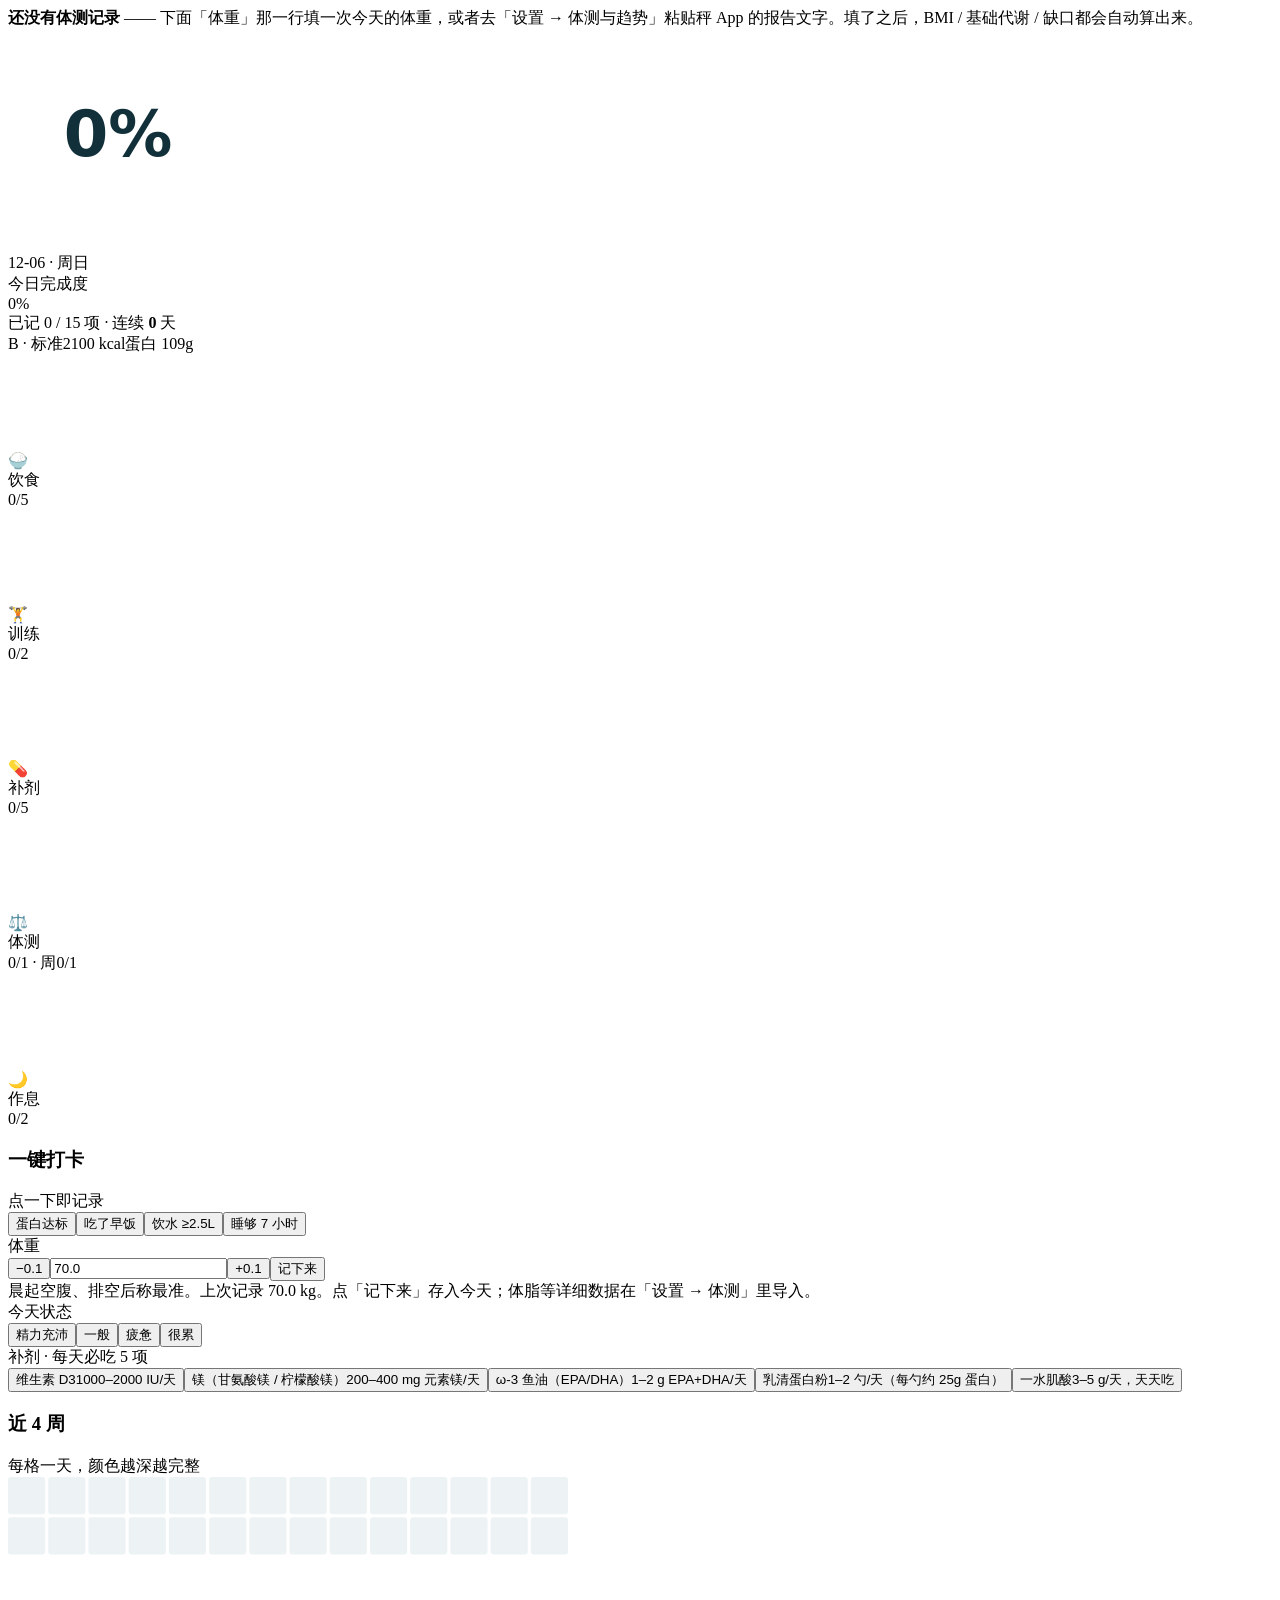
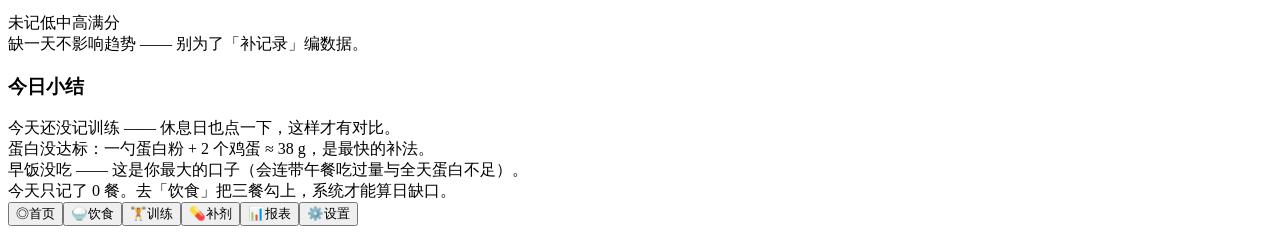
==== index.html @ d17f8750 "发布（脱敏版）: index.html" ====
﻿<!DOCTYPE html>
<html lang="zh-CN">
<head>
<meta charset="utf-8">
<meta name="viewport" content="width=device-width, initial-scale=1, viewport-fit=cover, user-scalable=no">
<meta name="theme-color" content="#0B7A6C">
<meta name="mobile-web-app-capable" content="yes">
<meta name="apple-mobile-web-app-capable" content="yes">
<meta name="apple-mobile-web-app-status-bar-style" content="default">
<meta name="apple-mobile-web-app-title" content="体成分">
<title>体成分记录</title>
<link rel="manifest" href="manifest.webmanifest">
<link rel="icon" href="icons/favicon-32.png" sizes="32x32">
<link rel="apple-touch-icon" href="icons/apple-touch-icon.png">
<link rel="stylesheet" href="styles.css">
<link rel="stylesheet" href="styles-v2.css">
</head>
<body>
<div id="app"></div>
<div class="toast" id="toast"></div>
<nav id="nav"></nav>
<script>window.DATA = {"profile":{"name":"我","sex":"","age":null,"height_cm":170,"dislikes":[],"allow_fish_oil":true,"source":"公开版：请在本机「设置 → 个人信息」里填你自己的身高/年龄","weight_kg":null,"bodyfat_pct":null},"readings":[],"derived":{"pal_maint":1.2,"pal_strict":1.2,"water_target_ml":3000,"deficit_per_kg_fat":7700},"plans":[{"id":"A","title":" 保守","kcal":2300,"walk_min":30,"deficit":330,"weeks":21,"protein_g":103,"fat_g":64,"carb_g":328,"tag":"最稳，肌肉几乎不掉","desc":"缺口约 17%。几乎无饥饿感，训练表现不受影响。适合前 4 周先建立记录习惯，或考试周/实验忙的时期。","pct_of_tdee":89,"below_bmr_guard":false,"deficit_too_deep":false},{"id":"B","title":" 标准","kcal":2100,"walk_min":40,"deficit":545,"weeks":13,"protein_g":103,"fat_g":58,"carb_g":290,"tag":"推荐","desc":"缺口约 25%，在减脂速度与训练恢复之间平衡最好。预算充足时可以全程用高效蛋白（鸡胸/鱼虾/牛肉）。","pct_of_tdee":81,"below_bmr_guard":false,"deficit_too_deep":false},{"id":"C","title":" 加速","kcal":1900,"walk_min":50,"deficit":759,"weeks":9,"protein_g":103,"fat_g":53,"carb_g":253,"tag":"较快，需盯表现","desc":"缺口约 32%。这是「越快越好」的可执行上限：再低就会开始掉力量。每 2 周必须核对主项重量。","pct_of_tdee":73,"below_bmr_guard":false,"deficit_too_deep":false},{"id":"D","title":" 极限","kcal":1700,"walk_min":60,"deficit":973,"weeks":7,"protein_g":103,"fat_g":47,"carb_g":215,"tag":"短期可用，有代价","desc":"缺口约 39%。已接近不建议长期维持的区间，会出现力量下降、羽毛球后半场跑不动、睡眠变差。","pct_of_tdee":66,"below_bmr_guard":true,"deficit_too_deep":true}],"target":{"bodyfat_pct":16,"note":"目标体脂率是通用目标；具体目标体重等你在 App 里录入体重后自动计算"},"milestones":[],"training":[{"day":"周一","what":"力量（推：卧推/肩推/双杠）","min":50,"kcal":240,"why":"大肌群复合动作为主 —— 减脂期保住肌肉的关键是「强度不掉」，不是「量加大」"},{"day":"周二","what":"羽毛球 1.5 小时","min":75,"kcal":380,"why":"羽毛球是间歇性高强度，减脂效率高，但第二天腿沉，别接腿部力量"},{"day":"周三","what":"力量（拉：硬拉/划船/引体）","min":50,"kcal":240,"why":"后链是久坐族最弱的一环，也直接关系到体态（圆肩、骨盆前倾）"},{"day":"周四","what":"羽毛球 1.5 小时","min":75,"kcal":380,"why":"同理；注意补水和电解质，你秤上水分 52.9% 已经偏低"},{"day":"周五","what":"力量（腿：深蹲/腿举/提踵）","min":50,"kcal":240,"why":"腿是最大的肌群，练腿日之后 24–48 小时的代谢提升最明显"},{"day":"周六","what":"羽毛球 或 长走 40 分钟","min":50,"kcal":320,"why":"设在周末，是因为它的作用主要是「补足当周缺口」，累了一周可以降级成走"},{"day":"周日","what":"完全休息 / 拉伸 15 分钟","min":10,"kcal":25,"why":"休息日不是浪费：肌肉是在这天长回来的，缺它反而掉肌肉"}],"training_blocks":{"days":[{"d":"周一 · 推","min":50,"items":[{"name":"哑铃/器械卧推","sets":"4 组 × 8–10","cue":"肩胛后收下沉，落点在乳头连线，不要弹胸"},{"name":"坐姿肩推","sets":"3 组 × 8–10","cue":"腰不要过度反弓，核心收紧"},{"name":"绳索下压（三头）","sets":"3 组 × 12","cue":"肘固定在体侧，只有小臂动"},{"name":"侧平举","sets":"3 组 × 12–15","cue":"小重量，想象「倒水」而不是「举起来」"}]},{"d":"周三 · 拉","min":50,"items":[{"name":"高位下拉（引体做不了就做这个）","sets":"4 组 × 8–10","cue":"先沉肩再拉，想着「肘往下走」而不是「手往下拉」"},{"name":"坐姿划船","sets":"3 组 × 10","cue":"躯干别晃，肩胛骨主动夹紧"},{"name":"面拉（Face Pull）","sets":"3 组 × 15","cue":"专治圆肩，久坐族必做，重量要轻"},{"name":"哑铃弯举","sets":"3 组 × 12","cue":"肘不前后移动"}]},{"d":"周五 · 腿","min":50,"items":[{"name":"高脚杯深蹲（先学这个，别急着上杠铃）","sets":"4 组 × 10","cue":"脚尖略外八，膝跟脚尖同向，蹲到大腿平行"},{"name":"罗马尼亚硬拉（哑铃）","sets":"3 组 × 10","cue":"背挺直，靠屈髋不是弯腰；感到腘绳肌拉伸就对了"},{"name":"腿举","sets":"3 组 × 12","cue":"膝盖不要锁死，下放到 90° 就够"},{"name":"站姿提踵","sets":"3 组 × 15","cue":"顶住 1 秒再下"}]}],"rules":["**新手期（前 8 周）不要练到力竭**：每组留 2–3 次余力。目标是让神经系统学会动作，不是把肌肉练废。","**渐进超负荷**：每周只要有一项比上周多 1 次、或重 2.5kg，就算进步。记在本页「主项记录」里。","**减脂期还能长肌肉**：新手 + 体脂偏高 + 蛋白吃够，三条同时满足时是唯一能「同时增肌减脂」的窗口。","**羽毛球日不练腿**：周二/周四打球，腿日放周五，否则深蹲会毁掉你的启动和变向。","**有氧不要放在力量前**：先练力量再做有氧；顺序反了会明显掉力量。","**每次训练前 5 分钟动态热身**（高抬腿、髋绕环、空杆热身组），训练后 5 分钟拉伸。"]},"canteen":{"protein":{"title":"① 先把蛋白打够（这是最优先的一件事）","items":["目标 103–126g/天。食堂能做到的组合：鸡腿去皮 2 个 ≈ 32g / 一份瘦里脊 ≈ 30g / 鸡蛋 2 个 ≈ 13g / 豆腐一份 ≈ 10g / 牛肉一份 ≈ 25g","每餐先拿「能看出原形」的肉，再拿菜，最后拿饭 —— 顺序反了就会吃不饱还超热量","早餐补蛋白最容易被忽略：2 个蛋 + 一盒奶 = 20g，比一碗粥强得多"]},"carb":{"title":"② 主食按训练日 / 休息日分开","items":["力量日与羽毛球日：米饭 2 两（约 260 kcal）","休息日：米饭 1 两或换玉米/红薯","食堂的「盖浇饭」是把油全裹在饭上——点菜饭分离的窗口"]},"oil":{"title":"③ 油是唯一需要「主动避开」的东西","items":["避开：红烧、干锅、水煮、香锅、糖醋、炸、粉条/茄子/豆角（吸油菜）","优先：清蒸、白灼、卤、烤、凉拌（酱另放）","打菜时把菜在碗边沥一下，一顿能少 8–15g 油 ≈ 70–130 kcal"]},"night":{"title":"④ 晚上加餐是必须的，不是放纵","items":["训练日 21:00 一盒无糖酸奶 + 一把坚果（约 250 kcal）","热量吃不够会掉肌肉与基础代谢——你秤上基代已经判「偏低」","外卖宵夜的最优解：清汤麻辣烫（捞菜为主、不喝汤）或潮汕牛肉火锅（肉+菜+少量饭）"]}},"swap":[{"bad":"黄焖鸡米饭（大份）","bad_kcal":900,"good":"黄焖鸡（小份，饭减半 + 加一份青菜）","good_kcal":560,"why":"米饭占比太大。饭减半是最省事的一刀，直接省 300 大卡"},{"bad":"麻辣香锅 / 干锅","bad_kcal":1100,"good":"清汤麻辣烫（捞菜 + 双份肉，不喝汤）","good_kcal":620,"why":"香锅的油是自由流的，一顿能顶半天的量"},{"bad":"炒饭 / 炒面 / 拌粉","bad_kcal":850,"good":"米饭 + 单独一份菜（饭 2/3）","good_kcal":550,"why":"主食裹油 = 碳水+脂肪复合体，最容易被存起来"},{"bad":"汉堡套餐（薯条+可乐）","bad_kcal":1050,"good":"双层牛肉堡（去酱）+ 无糖可乐 + 玉米杯","good_kcal":620,"why":"热量大头在薯条与含糖饮料，不在汉堡本身"},{"bad":"盖浇饭","bad_kcal":800,"good":"米饭 + 红烧换白灼（饭只吃 2/3）","good_kcal":500,"why":"汤汁把油全裹在饭上：你吃的是饭，摄入的是油"},{"bad":"奶茶 / 含糖饮料","bad_kcal":440,"good":"无糖茶 / 气泡水 / 黑咖","good_kcal":0,"why":"液体热量不占饱腹感，是最好砍的一刀"}],"breakfast":{"why":"不吃早饭的连锁反应：① 上午注意力差；② 午餐报复性吃多；③ 全天蛋白几乎不可能凑到 103g；④ 空腹到中午容易「见到什么都想吃」。对减脂来说，这不是省了一顿，是把一天的节奏让了出去。","plans":[{"t":"A · 食堂版（5 分钟，坐下就能吃）","kcal":520,"p":34,"items":["2 个鸡蛋（或 1 个蛋 + 1 份卤牛腱）","1 碗小米粥 / 1 个菜包","1 杯无糖豆浆或牛奶 300ml","1 个拳头大的水果"],"note":"食堂早餐窗口基本都能凑齐这四样"},{"t":"B · 宿舍/便利店版（不用开火，2 分钟）","kcal":500,"p":40,"items":["即食燕麦 50g（热水或冷牛奶泡）","蛋白粉 1 勺（约 25g 蛋白）","水煮蛋 1 个（便利店有）","香蕉 1 根"],"note":"最省事的组合：一个摇摇杯 + 一个碗，全程不用开火"},{"t":"C · 实在来不及（路上解决）","kcal":420,"p":32,"items":["蛋白粉 1 勺摇好带走","1 个全麦面包 / 2 片吐司","1 盒纯牛奶 250ml"],"note":"底线原则：可以不吃「饭」，但不能不吃蛋白——蛋白粉摇一杯只要 30 秒"}]},"macros":{"kcal":2100,"protein_g":126,"protein_kcal":504,"protein_pct":24,"carb_g":245,"carb_kcal":980,"carb_pct":47,"fat_g":68,"fat_kcal":612,"fat_pct":29,"protein_sources":[{"food":"蛋白粉 1 勺","p":25,"kcal":120,"note":"最省事的一块，早餐或练后"},{"food":"鸡蛋 2 个","p":13,"kcal":144,"note":"食堂、便利店都有"},{"food":"鸡胸肉 150g","p":46,"kcal":200,"note":"预算够就天天吃，性价比最高"},{"food":"瘦猪里脊 150g","p":30,"kcal":232,"note":"不吃鱼，用里脊替代"},{"food":"瘦牛肉 120g","p":24,"kcal":150,"note":"补铁，每周 2–3 次"},{"food":"北豆腐 200g","p":24,"kcal":232,"note":"植物蛋白，不吃鱼时的主力替代"},{"food":"无糖酸奶 200g","p":5,"kcal":144,"note":"补钙与肠道"}]},"supplements":{"principle":"分四类：<b>基础必需</b>（维持健康，与减脂无关也该有）、<b>值得买</b>（对你这个目标有明确证据）、<b>可选</b>（有证据但非必需，看预算）、<b>不建议</b>（无证据或性价比差）。补剂只解决「饮食凑不够」和「训练表现」两件事，<b>它不解决热量赤字</b>。下面每一项都标了证据等级；<b>每天服用可以在「每日打卡」里勾选</b>，页脚会算你的坚持率。","evidence_legend":{"A+":"证据很强","A":"证据强","B":"证据中等","C":"证据较弱","D":"证据不支持"},"items":[{"cat":"基础必需","name":"维生素 D3","dose":"1000–2000 IU/天","when":"随含脂肪的一餐（早或午）","cost":"约 0.2 元/天","evidence":"B","must":true,"why":"长期室内工作/学习的人，10 月到次年 4 月基本没有有效日照。VD 参与肌肉功能、免疫与情绪调节；室内工作者缺乏率很高。","note":"最好先测一次血清 25(OH)D（几十元），不足再补；长期 4000 IU/天以上需医生指导。"},{"cat":"基础必需","name":"镁（甘氨酸镁 / 柠檬酸镁）","dose":"200–400 mg 元素镁/天","when":"睡前 1 小时","cost":"约 0.5 元/天","evidence":"B","must":true,"why":"规律训练的人——镁与肌肉放松、睡眠质量、抽筋直接相关。国内膳食镁摄入普遍偏低，训练出汗还会额外流失。","note":"买「甘氨酸镁」或「柠檬酸镁」；<b>不要买氧化镁</b>（吸收率低，还容易腹泻）。与钙分开吃，别买「钙镁一片」。"},{"cat":"基础必需","name":"ω-3 鱼油（EPA/DHA）","dose":"1–2 g EPA+DHA/天","when":"随餐","cost":"约 1–2 元/天","evidence":"B","must":true,"why":"<b>你不吃鱼，所以这一条对你尤其重要</b>——鱼肉是 ω-3 的主要食物来源，而你已经确认<b>鱼油可以正常吃</b>。ω-3 对炎症、血脂、关节（你每周 2 次羽毛球）都有意义。","note":"看标签上的 <b>EPA+DHA 总量</b>（每天 1–2g），不是「鱼油 1000mg」这个数字。随含脂肪的一餐吃吸收更好；开封后冷藏，有哈喇味就扔（氧化了反而有害）。"},{"cat":"基础必需","name":"锌（可选叠加）","dose":"10–15 mg/天","when":"随餐，别空腹","cost":"约 0.2 元/天","evidence":"C","must":false,"why":"规律力量训练、出汗较多的人——锌与运动恢复、免疫、以及睾酮合成相关。","note":"如果已经在吃「复合维生素矿物质」，通常已含 10–15mg，<b>不要重复补</b>（长期超 40mg 有害）。"},{"cat":"值得买","name":"乳清蛋白粉","dose":"1–2 勺/天（每勺约 25g 蛋白）","when":"早餐（你不吃早饭时最有用）或练后","cost":"3–5 元/勺","evidence":"A","must":true,"why":"你每天需要 103–126g 蛋白，靠食堂/外卖很难稳定凑够（一顿食堂炒菜常只有 15–20g）。它是「补足缺口」的工具，不是「喝了就长肌肉」。","note":"选分离乳清或浓缩乳清即可；不要为「增肌粉」付钱——增肌粉 = 蛋白粉 + 大量糖。"},{"cat":"值得买","name":"一水肌酸","dose":"3–5 g/天，天天吃","when":"任何时间，随餐更好","cost":"约 0.5–1 元/天","evidence":"A+","must":true,"why":"运动营养里证据最强的一种。减脂期它的意义不在减脂，而在<b>保住力量与肌肉</b>；你同时练力量和打羽毛球，肌酸对短时爆发（杀球、深蹲）有直接帮助。","note":"买最便宜的纯一水肌酸（别买肌酸胶囊/复合肌酸）。会轻度增加体重（肌肉内水分），<b>这不是长胖</b>。"},{"cat":"可选","name":"咖啡因","dose":"训练前 100–200 mg（1–2 杯黑咖）","when":"训练前 30–45 分钟","cost":"几乎为 0","evidence":"A","must":false,"why":"有证据提升训练表现与主观精力，热量摄入低时尤其有用。","note":"下午 4 点后别用，会顶掉你 23:30 的入睡。心悸/失眠就停。"},{"cat":"可选","name":"复合维生素矿物质","dose":"1 片/天","when":"随餐","cost":"约 0.5 元/天","evidence":"C","must":false,"why":"总热量下降时微量营养素摄入也会跟着降。它是一份「保险」，不是加速器。","note":"如果已经单补 D3/镁/锌，注意别重复；优先从食物补（蔬菜 300–500g、水果、乳制品）。"},{"cat":"可选","name":"维生素 C","dose":"200–500 mg/天","when":"随餐","cost":"约 0.1 元/天","evidence":"C","must":false,"why":"普通饮食通常已够；大训练量期间作为抗氧化补充有一定意义。","note":"高剂量（>1g/天）没有额外好处，反而可能干扰训练适应。"},{"cat":"可选","name":"电解质（钠/钾/镁）","dose":"大量出汗的训练日","when":"训练中","cost":"约 1 元/次","evidence":"B","must":false,"why":"你每周 2 次羽毛球（1.25 小时、大量出汗），加上减脂期饮水多，容易电解质偏低（表现下降、抽筋）。","note":"最简单的版本：训练时水里加一小撮盐 + 吃根香蕉。不必买昂贵的运动饮料。"},{"cat":"不建议","name":"左旋肉碱 / CLA / 藤黄果 / 酵素","dose":"—","when":"—","cost":"浪费钱","evidence":"D","must":false,"why":"对体重没有临床意义的改善，或证据相互矛盾。","note":"「减脂智商税」的典型。"},{"cat":"不建议","name":"促睾类 / 激素前体","dose":"—","when":"—","cost":"有健康风险","evidence":"D","must":false,"why":"可能干扰自身内分泌，法律与健康风险都高。","note":"需要这类东西，说明方案本身有问题——先回头查热量与蛋白。"},{"cat":"不建议","name":"BCAA / 支链氨基酸","dose":"—","when":"—","cost":"性价比极差","evidence":"D","must":false,"why":"蛋白摄入充足（≥1.6g/kg）时，额外补 BCAA 没有可测量的增益。","note":"把这笔钱加到乳清蛋白上更划算。"}],"daily_core":["维生素 D3","镁（甘氨酸镁 / 柠檬酸镁）","ω-3 鱼油（EPA/DHA）","乳清蛋白粉","一水肌酸"]},"import_spec":{"fields":[{"key":"weight_kg","aliases":["体重","重量"],"unit":"kg","required":true,"note":"若给的是「斤」，页面自动 ÷2 换算"},{"key":"bodyfat_pct","aliases":["体脂率","体脂"],"unit":"%","required":true},{"key":"bmi_scale","aliases":["BMI"],"unit":"","required":false},{"key":"bmr_scale","aliases":["基础代谢","基代"],"unit":"kcal","required":false},{"key":"muscle_kg","aliases":["肌肉量","肌肉"],"unit":"kg","required":false},{"key":"visceral","aliases":["内脏脂肪"],"unit":"","required":false},{"key":"subcut_pct","aliases":["皮下脂肪"],"unit":"%","required":false},{"key":"protein_pct","aliases":["蛋白质","蛋白率"],"unit":"%","required":false},{"key":"skeletal_muscle_pct","aliases":["骨骼肌率","骨骼肌"],"unit":"%","required":false},{"key":"lean_kg","aliases":["去脂体重","瘦体重"],"unit":"kg","required":false},{"key":"water_pct","aliases":["水分","体水分"],"unit":"%","required":false},{"key":"bone_kg","aliases":["骨量"],"unit":"kg","required":false},{"key":"score","aliases":["身体得分","得分"],"unit":"","required":false},{"key":"body_age","aliases":["身体年龄","体年龄"],"unit":"","required":false}],"derived_on_import":["fat_kg = 体重 × 体脂%","lean_kg = 体重 − 脂肪量（若报告自带去脂体重，以报告为准）","bmi_true = 体重 ÷ 身高²","bmr_true = Mifflin-St Jeor（男）","维持量 = bmr_true × 1.2","与上一次对比：体重 / 体脂 / 去脂体重的变化与告警"],"alerts":[{"cond":"去脂体重比上次下降 > 0.5 kg","level":"danger","msg":"去脂体重在掉 —— 这是「在减肌肉」的信号。先把摄入加 200 kcal，并核对蛋白是否达标"},{"cond":"连续两周体重下降 > 1.5 kg/周","level":"warn","msg":"掉得太快，多半掺了水分与肌肉，把缺口收小"},{"cond":"体脂率上升而体重下降","level":"warn","msg":"可能是秤的读数波动：先按同一条件复测；若复现，说明在减肌肉"},{"cond":"体重两周无变化","level":"warn","msg":"先核对记录完整性与蛋白 / 饮水，不要直接砍热量"}]},"checkin":{"daily":["体重（晨起空腹排空后）","当天训练做了没有","蛋白够不够（打勾即可）","饮水 2.5–3 L","睡眠 ≥7 小时","补剂吃了没有（见 05 节清单）"],"weekly":["7 天体重均值（不看单日）","腰围（肚脐水平，晨起空腹）","力量表现：主项重量 × 次数（掉没掉）","训练完成次数 / 6","体脂秤复测（固定同一时间：晨起空腹）"],"monthly":["体重月变化","体脂率月变化","去脂体重变化（← 最重要，掉了说明在减肌肉）","内脏脂肪（目标保持 ≤9）","照片对比（正面/侧面，同光线）","更新本页数据"]},"checks":[],"summary":{"check_count":0,"fail_count":0},"_version":"1.0","_generated_from":"body_data.py"};</script>
<script src="01-data.js"></script>
<script src="02-derive.js"></script>
<script src="03-charts.js"></script>
<script src="04-views.js"></script>
<script src="06-fx.js"></script>
<script src="05-app.js"></script>
<script>
/* PWA：注册 Service Worker（仅 https / localhost 生效；file:// 与 App 内 WebView 会自然跳过） */
if ("serviceWorker" in navigator && (location.protocol === "https:" || location.hostname === "localhost" || location.hostname === "127.0.0.1")) {
  navigator.serviceWorker.register("sw.js").then(function (r) {
    window.__swReady = true;
    if (r.waiting) r.waiting.postMessage("skipWaiting");
  }).catch(function (e) { window.__swError = String(e); });
} else { window.__swSkipped = true; }
</script>
</body>
</html>
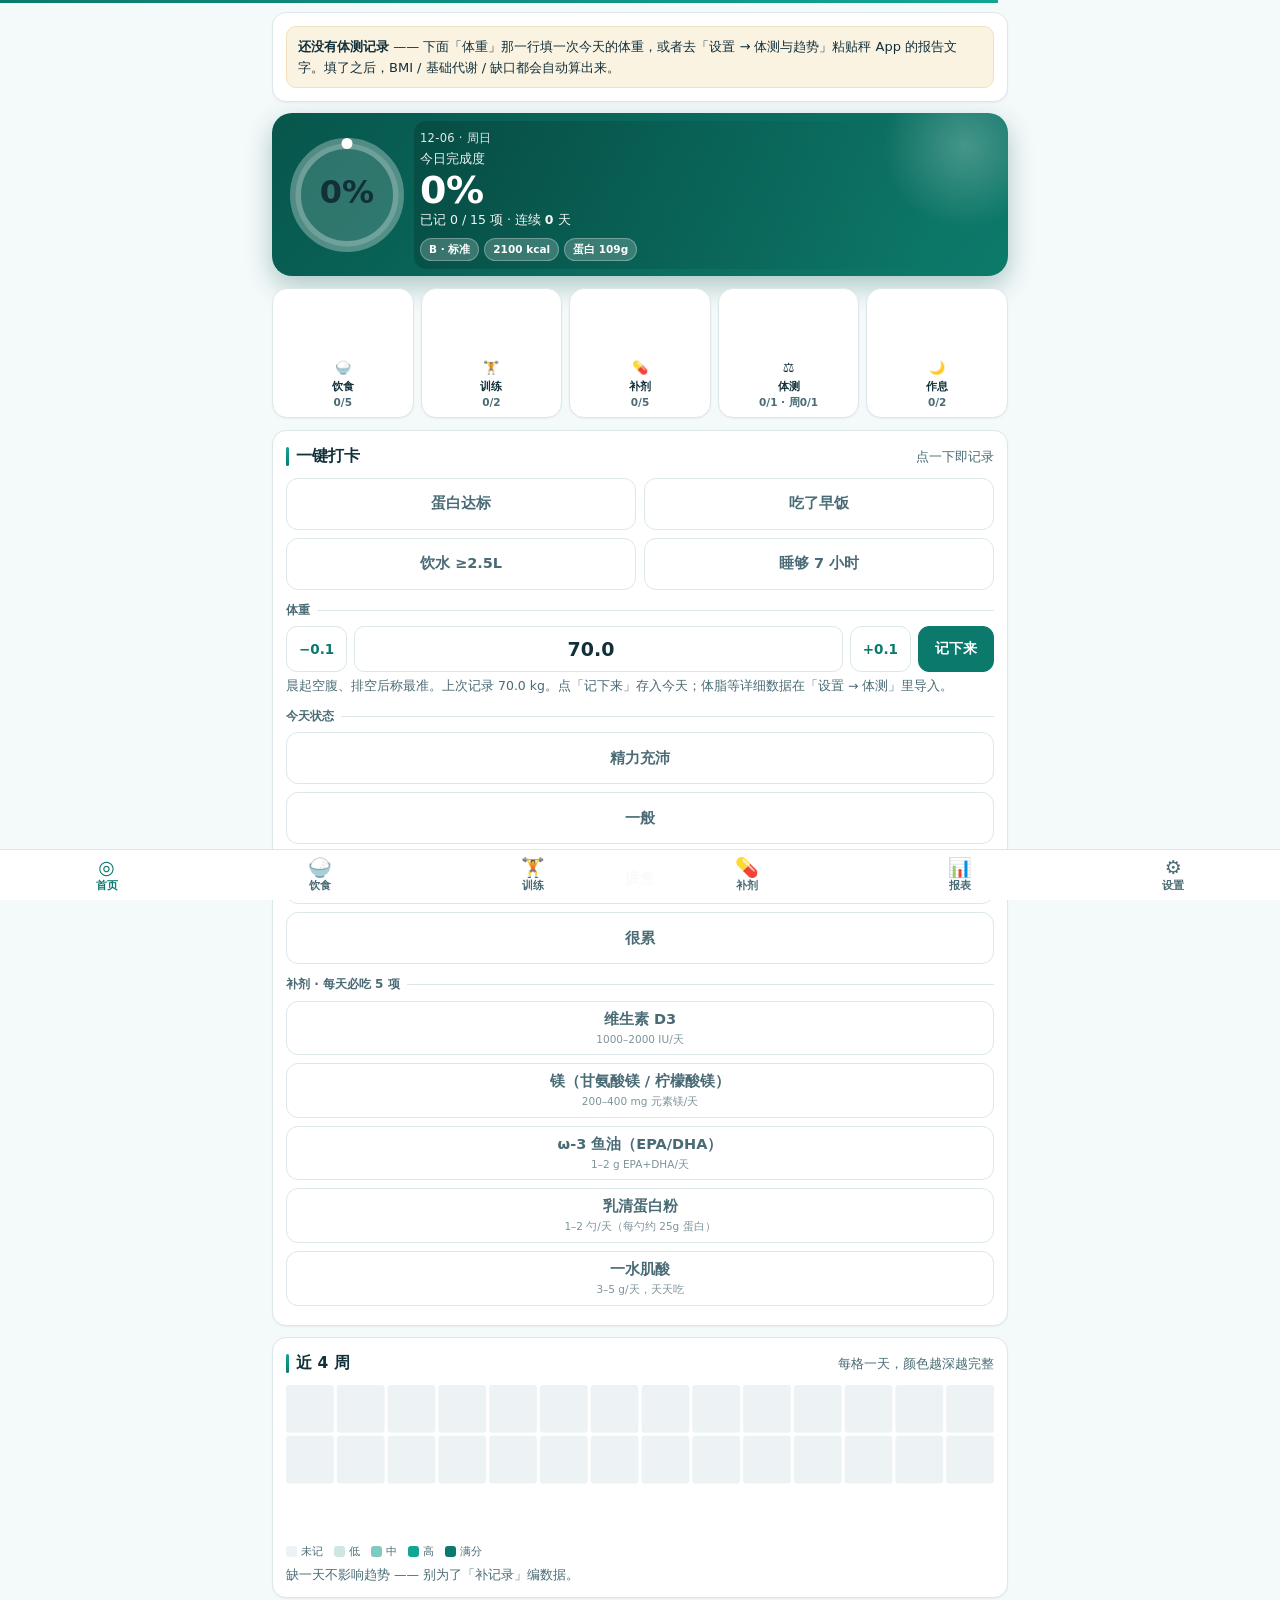
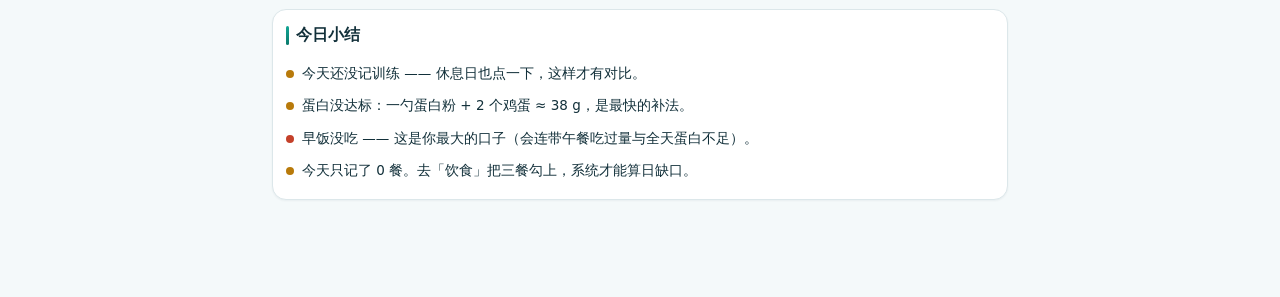
==== commit 2e3ff52d: "发布（脱敏版）: index.html" ====
--- a/index.html
+++ b/index.html
@@ -1,39 +1,42 @@
-﻿<!DOCTYPE html>
-<html lang="zh-CN">
-<head>
-<meta charset="utf-8">
-<meta name="viewport" content="width=device-width, initial-scale=1, viewport-fit=cover, user-scalable=no">
-<meta name="theme-color" content="#0B7A6C">
-<meta name="mobile-web-app-capable" content="yes">
-<meta name="apple-mobile-web-app-capable" content="yes">
-<meta name="apple-mobile-web-app-status-bar-style" content="default">
-<meta name="apple-mobile-web-app-title" content="体成分">
-<title>体成分记录</title>
-<link rel="manifest" href="manifest.webmanifest">
-<link rel="icon" href="icons/favicon-32.png" sizes="32x32">
-<link rel="apple-touch-icon" href="icons/apple-touch-icon.png">
-<link rel="stylesheet" href="styles.css">
-<link rel="stylesheet" href="styles-v2.css">
-</head>
-<body>
-<div id="app"></div>
-<div class="toast" id="toast"></div>
-<nav id="nav"></nav>
-<script>window.DATA = {"profile":{"name":"我","sex":"","age":null,"height_cm":170,"dislikes":[],"allow_fish_oil":true,"source":"公开版：请在本机「设置 → 个人信息」里填你自己的身高/年龄","weight_kg":null,"bodyfat_pct":null},"readings":[],"derived":{"pal_maint":1.2,"pal_strict":1.2,"water_target_ml":3000,"deficit_per_kg_fat":7700},"plans":[{"id":"A","title":" 保守","kcal":2300,"walk_min":30,"deficit":330,"weeks":21,"protein_g":103,"fat_g":64,"carb_g":328,"tag":"最稳，肌肉几乎不掉","desc":"缺口约 17%。几乎无饥饿感，训练表现不受影响。适合前 4 周先建立记录习惯，或考试周/实验忙的时期。","pct_of_tdee":89,"below_bmr_guard":false,"deficit_too_deep":false},{"id":"B","title":" 标准","kcal":2100,"walk_min":40,"deficit":545,"weeks":13,"protein_g":103,"fat_g":58,"carb_g":290,"tag":"推荐","desc":"缺口约 25%，在减脂速度与训练恢复之间平衡最好。预算充足时可以全程用高效蛋白（鸡胸/鱼虾/牛肉）。","pct_of_tdee":81,"below_bmr_guard":false,"deficit_too_deep":false},{"id":"C","title":" 加速","kcal":1900,"walk_min":50,"deficit":759,"weeks":9,"protein_g":103,"fat_g":53,"carb_g":253,"tag":"较快，需盯表现","desc":"缺口约 32%。这是「越快越好」的可执行上限：再低就会开始掉力量。每 2 周必须核对主项重量。","pct_of_tdee":73,"below_bmr_guard":false,"deficit_too_deep":false},{"id":"D","title":" 极限","kcal":1700,"walk_min":60,"deficit":973,"weeks":7,"protein_g":103,"fat_g":47,"carb_g":215,"tag":"短期可用，有代价","desc":"缺口约 39%。已接近不建议长期维持的区间，会出现力量下降、羽毛球后半场跑不动、睡眠变差。","pct_of_tdee":66,"below_bmr_guard":true,"deficit_too_deep":true}],"target":{"bodyfat_pct":16,"note":"目标体脂率是通用目标；具体目标体重等你在 App 里录入体重后自动计算"},"milestones":[],"training":[{"day":"周一","what":"力量（推：卧推/肩推/双杠）","min":50,"kcal":240,"why":"大肌群复合动作为主 —— 减脂期保住肌肉的关键是「强度不掉」，不是「量加大」"},{"day":"周二","what":"羽毛球 1.5 小时","min":75,"kcal":380,"why":"羽毛球是间歇性高强度，减脂效率高，但第二天腿沉，别接腿部力量"},{"day":"周三","what":"力量（拉：硬拉/划船/引体）","min":50,"kcal":240,"why":"后链是久坐族最弱的一环，也直接关系到体态（圆肩、骨盆前倾）"},{"day":"周四","what":"羽毛球 1.5 小时","min":75,"kcal":380,"why":"同理；注意补水和电解质，你秤上水分 52.9% 已经偏低"},{"day":"周五","what":"力量（腿：深蹲/腿举/提踵）","min":50,"kcal":240,"why":"腿是最大的肌群，练腿日之后 24–48 小时的代谢提升最明显"},{"day":"周六","what":"羽毛球 或 长走 40 分钟","min":50,"kcal":320,"why":"设在周末，是因为它的作用主要是「补足当周缺口」，累了一周可以降级成走"},{"day":"周日","what":"完全休息 / 拉伸 15 分钟","min":10,"kcal":25,"why":"休息日不是浪费：肌肉是在这天长回来的，缺它反而掉肌肉"}],"training_blocks":{"days":[{"d":"周一 · 推","min":50,"items":[{"name":"哑铃/器械卧推","sets":"4 组 × 8–10","cue":"肩胛后收下沉，落点在乳头连线，不要弹胸"},{"name":"坐姿肩推","sets":"3 组 × 8–10","cue":"腰不要过度反弓，核心收紧"},{"name":"绳索下压（三头）","sets":"3 组 × 12","cue":"肘固定在体侧，只有小臂动"},{"name":"侧平举","sets":"3 组 × 12–15","cue":"小重量，想象「倒水」而不是「举起来」"}]},{"d":"周三 · 拉","min":50,"items":[{"name":"高位下拉（引体做不了就做这个）","sets":"4 组 × 8–10","cue":"先沉肩再拉，想着「肘往下走」而不是「手往下拉」"},{"name":"坐姿划船","sets":"3 组 × 10","cue":"躯干别晃，肩胛骨主动夹紧"},{"name":"面拉（Face Pull）","sets":"3 组 × 15","cue":"专治圆肩，久坐族必做，重量要轻"},{"name":"哑铃弯举","sets":"3 组 × 12","cue":"肘不前后移动"}]},{"d":"周五 · 腿","min":50,"items":[{"name":"高脚杯深蹲（先学这个，别急着上杠铃）","sets":"4 组 × 10","cue":"脚尖略外八，膝跟脚尖同向，蹲到大腿平行"},{"name":"罗马尼亚硬拉（哑铃）","sets":"3 组 × 10","cue":"背挺直，靠屈髋不是弯腰；感到腘绳肌拉伸就对了"},{"name":"腿举","sets":"3 组 × 12","cue":"膝盖不要锁死，下放到 90° 就够"},{"name":"站姿提踵","sets":"3 组 × 15","cue":"顶住 1 秒再下"}]}],"rules":["**新手期（前 8 周）不要练到力竭**：每组留 2–3 次余力。目标是让神经系统学会动作，不是把肌肉练废。","**渐进超负荷**：每周只要有一项比上周多 1 次、或重 2.5kg，就算进步。记在本页「主项记录」里。","**减脂期还能长肌肉**：新手 + 体脂偏高 + 蛋白吃够，三条同时满足时是唯一能「同时增肌减脂」的窗口。","**羽毛球日不练腿**：周二/周四打球，腿日放周五，否则深蹲会毁掉你的启动和变向。","**有氧不要放在力量前**：先练力量再做有氧；顺序反了会明显掉力量。","**每次训练前 5 分钟动态热身**（高抬腿、髋绕环、空杆热身组），训练后 5 分钟拉伸。"]},"canteen":{"protein":{"title":"① 先把蛋白打够（这是最优先的一件事）","items":["目标 103–126g/天。食堂能做到的组合：鸡腿去皮 2 个 ≈ 32g / 一份瘦里脊 ≈ 30g / 鸡蛋 2 个 ≈ 13g / 豆腐一份 ≈ 10g / 牛肉一份 ≈ 25g","每餐先拿「能看出原形」的肉，再拿菜，最后拿饭 —— 顺序反了就会吃不饱还超热量","早餐补蛋白最容易被忽略：2 个蛋 + 一盒奶 = 20g，比一碗粥强得多"]},"carb":{"title":"② 主食按训练日 / 休息日分开","items":["力量日与羽毛球日：米饭 2 两（约 260 kcal）","休息日：米饭 1 两或换玉米/红薯","食堂的「盖浇饭」是把油全裹在饭上——点菜饭分离的窗口"]},"oil":{"title":"③ 油是唯一需要「主动避开」的东西","items":["避开：红烧、干锅、水煮、香锅、糖醋、炸、粉条/茄子/豆角（吸油菜）","优先：清蒸、白灼、卤、烤、凉拌（酱另放）","打菜时把菜在碗边沥一下，一顿能少 8–15g 油 ≈ 70–130 kcal"]},"night":{"title":"④ 晚上加餐是必须的，不是放纵","items":["训练日 21:00 一盒无糖酸奶 + 一把坚果（约 250 kcal）","热量吃不够会掉肌肉与基础代谢——你秤上基代已经判「偏低」","外卖宵夜的最优解：清汤麻辣烫（捞菜为主、不喝汤）或潮汕牛肉火锅（肉+菜+少量饭）"]}},"swap":[{"bad":"黄焖鸡米饭（大份）","bad_kcal":900,"good":"黄焖鸡（小份，饭减半 + 加一份青菜）","good_kcal":560,"why":"米饭占比太大。饭减半是最省事的一刀，直接省 300 大卡"},{"bad":"麻辣香锅 / 干锅","bad_kcal":1100,"good":"清汤麻辣烫（捞菜 + 双份肉，不喝汤）","good_kcal":620,"why":"香锅的油是自由流的，一顿能顶半天的量"},{"bad":"炒饭 / 炒面 / 拌粉","bad_kcal":850,"good":"米饭 + 单独一份菜（饭 2/3）","good_kcal":550,"why":"主食裹油 = 碳水+脂肪复合体，最容易被存起来"},{"bad":"汉堡套餐（薯条+可乐）","bad_kcal":1050,"good":"双层牛肉堡（去酱）+ 无糖可乐 + 玉米杯","good_kcal":620,"why":"热量大头在薯条与含糖饮料，不在汉堡本身"},{"bad":"盖浇饭","bad_kcal":800,"good":"米饭 + 红烧换白灼（饭只吃 2/3）","good_kcal":500,"why":"汤汁把油全裹在饭上：你吃的是饭，摄入的是油"},{"bad":"奶茶 / 含糖饮料","bad_kcal":440,"good":"无糖茶 / 气泡水 / 黑咖","good_kcal":0,"why":"液体热量不占饱腹感，是最好砍的一刀"}],"breakfast":{"why":"不吃早饭的连锁反应：① 上午注意力差；② 午餐报复性吃多；③ 全天蛋白几乎不可能凑到 103g；④ 空腹到中午容易「见到什么都想吃」。对减脂来说，这不是省了一顿，是把一天的节奏让了出去。","plans":[{"t":"A · 食堂版（5 分钟，坐下就能吃）","kcal":520,"p":34,"items":["2 个鸡蛋（或 1 个蛋 + 1 份卤牛腱）","1 碗小米粥 / 1 个菜包","1 杯无糖豆浆或牛奶 300ml","1 个拳头大的水果"],"note":"食堂早餐窗口基本都能凑齐这四样"},{"t":"B · 宿舍/便利店版（不用开火，2 分钟）","kcal":500,"p":40,"items":["即食燕麦 50g（热水或冷牛奶泡）","蛋白粉 1 勺（约 25g 蛋白）","水煮蛋 1 个（便利店有）","香蕉 1 根"],"note":"最省事的组合：一个摇摇杯 + 一个碗，全程不用开火"},{"t":"C · 实在来不及（路上解决）","kcal":420,"p":32,"items":["蛋白粉 1 勺摇好带走","1 个全麦面包 / 2 片吐司","1 盒纯牛奶 250ml"],"note":"底线原则：可以不吃「饭」，但不能不吃蛋白——蛋白粉摇一杯只要 30 秒"}]},"macros":{"kcal":2100,"protein_g":126,"protein_kcal":504,"protein_pct":24,"carb_g":245,"carb_kcal":980,"carb_pct":47,"fat_g":68,"fat_kcal":612,"fat_pct":29,"protein_sources":[{"food":"蛋白粉 1 勺","p":25,"kcal":120,"note":"最省事的一块，早餐或练后"},{"food":"鸡蛋 2 个","p":13,"kcal":144,"note":"食堂、便利店都有"},{"food":"鸡胸肉 150g","p":46,"kcal":200,"note":"预算够就天天吃，性价比最高"},{"food":"瘦猪里脊 150g","p":30,"kcal":232,"note":"不吃鱼，用里脊替代"},{"food":"瘦牛肉 120g","p":24,"kcal":150,"note":"补铁，每周 2–3 次"},{"food":"北豆腐 200g","p":24,"kcal":232,"note":"植物蛋白，不吃鱼时的主力替代"},{"food":"无糖酸奶 200g","p":5,"kcal":144,"note":"补钙与肠道"}]},"supplements":{"principle":"分四类：<b>基础必需</b>（维持健康，与减脂无关也该有）、<b>值得买</b>（对你这个目标有明确证据）、<b>可选</b>（有证据但非必需，看预算）、<b>不建议</b>（无证据或性价比差）。补剂只解决「饮食凑不够」和「训练表现」两件事，<b>它不解决热量赤字</b>。下面每一项都标了证据等级；<b>每天服用可以在「每日打卡」里勾选</b>，页脚会算你的坚持率。","evidence_legend":{"A+":"证据很强","A":"证据强","B":"证据中等","C":"证据较弱","D":"证据不支持"},"items":[{"cat":"基础必需","name":"维生素 D3","dose":"1000–2000 IU/天","when":"随含脂肪的一餐（早或午）","cost":"约 0.2 元/天","evidence":"B","must":true,"why":"长期室内工作/学习的人，10 月到次年 4 月基本没有有效日照。VD 参与肌肉功能、免疫与情绪调节；室内工作者缺乏率很高。","note":"最好先测一次血清 25(OH)D（几十元），不足再补；长期 4000 IU/天以上需医生指导。"},{"cat":"基础必需","name":"镁（甘氨酸镁 / 柠檬酸镁）","dose":"200–400 mg 元素镁/天","when":"睡前 1 小时","cost":"约 0.5 元/天","evidence":"B","must":true,"why":"规律训练的人——镁与肌肉放松、睡眠质量、抽筋直接相关。国内膳食镁摄入普遍偏低，训练出汗还会额外流失。","note":"买「甘氨酸镁」或「柠檬酸镁」；<b>不要买氧化镁</b>（吸收率低，还容易腹泻）。与钙分开吃，别买「钙镁一片」。"},{"cat":"基础必需","name":"ω-3 鱼油（EPA/DHA）","dose":"1–2 g EPA+DHA/天","when":"随餐","cost":"约 1–2 元/天","evidence":"B","must":true,"why":"<b>你不吃鱼，所以这一条对你尤其重要</b>——鱼肉是 ω-3 的主要食物来源，而你已经确认<b>鱼油可以正常吃</b>。ω-3 对炎症、血脂、关节（你每周 2 次羽毛球）都有意义。","note":"看标签上的 <b>EPA+DHA 总量</b>（每天 1–2g），不是「鱼油 1000mg」这个数字。随含脂肪的一餐吃吸收更好；开封后冷藏，有哈喇味就扔（氧化了反而有害）。"},{"cat":"基础必需","name":"锌（可选叠加）","dose":"10–15 mg/天","when":"随餐，别空腹","cost":"约 0.2 元/天","evidence":"C","must":false,"why":"规律力量训练、出汗较多的人——锌与运动恢复、免疫、以及睾酮合成相关。","note":"如果已经在吃「复合维生素矿物质」，通常已含 10–15mg，<b>不要重复补</b>（长期超 40mg 有害）。"},{"cat":"值得买","name":"乳清蛋白粉","dose":"1–2 勺/天（每勺约 25g 蛋白）","when":"早餐（你不吃早饭时最有用）或练后","cost":"3–5 元/勺","evidence":"A","must":true,"why":"你每天需要 103–126g 蛋白，靠食堂/外卖很难稳定凑够（一顿食堂炒菜常只有 15–20g）。它是「补足缺口」的工具，不是「喝了就长肌肉」。","note":"选分离乳清或浓缩乳清即可；不要为「增肌粉」付钱——增肌粉 = 蛋白粉 + 大量糖。"},{"cat":"值得买","name":"一水肌酸","dose":"3–5 g/天，天天吃","when":"任何时间，随餐更好","cost":"约 0.5–1 元/天","evidence":"A+","must":true,"why":"运动营养里证据最强的一种。减脂期它的意义不在减脂，而在<b>保住力量与肌肉</b>；你同时练力量和打羽毛球，肌酸对短时爆发（杀球、深蹲）有直接帮助。","note":"买最便宜的纯一水肌酸（别买肌酸胶囊/复合肌酸）。会轻度增加体重（肌肉内水分），<b>这不是长胖</b>。"},{"cat":"可选","name":"咖啡因","dose":"训练前 100–200 mg（1–2 杯黑咖）","when":"训练前 30–45 分钟","cost":"几乎为 0","evidence":"A","must":false,"why":"有证据提升训练表现与主观精力，热量摄入低时尤其有用。","note":"下午 4 点后别用，会顶掉你 23:30 的入睡。心悸/失眠就停。"},{"cat":"可选","name":"复合维生素矿物质","dose":"1 片/天","when":"随餐","cost":"约 0.5 元/天","evidence":"C","must":false,"why":"总热量下降时微量营养素摄入也会跟着降。它是一份「保险」，不是加速器。","note":"如果已经单补 D3/镁/锌，注意别重复；优先从食物补（蔬菜 300–500g、水果、乳制品）。"},{"cat":"可选","name":"维生素 C","dose":"200–500 mg/天","when":"随餐","cost":"约 0.1 元/天","evidence":"C","must":false,"why":"普通饮食通常已够；大训练量期间作为抗氧化补充有一定意义。","note":"高剂量（>1g/天）没有额外好处，反而可能干扰训练适应。"},{"cat":"可选","name":"电解质（钠/钾/镁）","dose":"大量出汗的训练日","when":"训练中","cost":"约 1 元/次","evidence":"B","must":false,"why":"你每周 2 次羽毛球（1.25 小时、大量出汗），加上减脂期饮水多，容易电解质偏低（表现下降、抽筋）。","note":"最简单的版本：训练时水里加一小撮盐 + 吃根香蕉。不必买昂贵的运动饮料。"},{"cat":"不建议","name":"左旋肉碱 / CLA / 藤黄果 / 酵素","dose":"—","when":"—","cost":"浪费钱","evidence":"D","must":false,"why":"对体重没有临床意义的改善，或证据相互矛盾。","note":"「减脂智商税」的典型。"},{"cat":"不建议","name":"促睾类 / 激素前体","dose":"—","when":"—","cost":"有健康风险","evidence":"D","must":false,"why":"可能干扰自身内分泌，法律与健康风险都高。","note":"需要这类东西，说明方案本身有问题——先回头查热量与蛋白。"},{"cat":"不建议","name":"BCAA / 支链氨基酸","dose":"—","when":"—","cost":"性价比极差","evidence":"D","must":false,"why":"蛋白摄入充足（≥1.6g/kg）时，额外补 BCAA 没有可测量的增益。","note":"把这笔钱加到乳清蛋白上更划算。"}],"daily_core":["维生素 D3","镁（甘氨酸镁 / 柠檬酸镁）","ω-3 鱼油（EPA/DHA）","乳清蛋白粉","一水肌酸"]},"import_spec":{"fields":[{"key":"weight_kg","aliases":["体重","重量"],"unit":"kg","required":true,"note":"若给的是「斤」，页面自动 ÷2 换算"},{"key":"bodyfat_pct","aliases":["体脂率","体脂"],"unit":"%","required":true},{"key":"bmi_scale","aliases":["BMI"],"unit":"","required":false},{"key":"bmr_scale","aliases":["基础代谢","基代"],"unit":"kcal","required":false},{"key":"muscle_kg","aliases":["肌肉量","肌肉"],"unit":"kg","required":false},{"key":"visceral","aliases":["内脏脂肪"],"unit":"","required":false},{"key":"subcut_pct","aliases":["皮下脂肪"],"unit":"%","required":false},{"key":"protein_pct","aliases":["蛋白质","蛋白率"],"unit":"%","required":false},{"key":"skeletal_muscle_pct","aliases":["骨骼肌率","骨骼肌"],"unit":"%","required":false},{"key":"lean_kg","aliases":["去脂体重","瘦体重"],"unit":"kg","required":false},{"key":"water_pct","aliases":["水分","体水分"],"unit":"%","required":false},{"key":"bone_kg","aliases":["骨量"],"unit":"kg","required":false},{"key":"score","aliases":["身体得分","得分"],"unit":"","required":false},{"key":"body_age","aliases":["身体年龄","体年龄"],"unit":"","required":false}],"derived_on_import":["fat_kg = 体重 × 体脂%","lean_kg = 体重 − 脂肪量（若报告自带去脂体重，以报告为准）","bmi_true = 体重 ÷ 身高²","bmr_true = Mifflin-St Jeor（男）","维持量 = bmr_true × 1.2","与上一次对比：体重 / 体脂 / 去脂体重的变化与告警"],"alerts":[{"cond":"去脂体重比上次下降 > 0.5 kg","level":"danger","msg":"去脂体重在掉 —— 这是「在减肌肉」的信号。先把摄入加 200 kcal，并核对蛋白是否达标"},{"cond":"连续两周体重下降 > 1.5 kg/周","level":"warn","msg":"掉得太快，多半掺了水分与肌肉，把缺口收小"},{"cond":"体脂率上升而体重下降","level":"warn","msg":"可能是秤的读数波动：先按同一条件复测；若复现，说明在减肌肉"},{"cond":"体重两周无变化","level":"warn","msg":"先核对记录完整性与蛋白 / 饮水，不要直接砍热量"}]},"checkin":{"daily":["体重（晨起空腹排空后）","当天训练做了没有","蛋白够不够（打勾即可）","饮水 2.5–3 L","睡眠 ≥7 小时","补剂吃了没有（见 05 节清单）"],"weekly":["7 天体重均值（不看单日）","腰围（肚脐水平，晨起空腹）","力量表现：主项重量 × 次数（掉没掉）","训练完成次数 / 6","体脂秤复测（固定同一时间：晨起空腹）"],"monthly":["体重月变化","体脂率月变化","去脂体重变化（← 最重要，掉了说明在减肌肉）","内脏脂肪（目标保持 ≤9）","照片对比（正面/侧面，同光线）","更新本页数据"]},"checks":[],"summary":{"check_count":0,"fail_count":0},"_version":"1.0","_generated_from":"body_data.py"};</script>
-<script src="01-data.js"></script>
-<script src="02-derive.js"></script>
-<script src="03-charts.js"></script>
-<script src="04-views.js"></script>
-<script src="06-fx.js"></script>
-<script src="05-app.js"></script>
-<script>
-/* PWA：注册 Service Worker（仅 https / localhost 生效；file:// 与 App 内 WebView 会自然跳过） */
-if ("serviceWorker" in navigator && (location.protocol === "https:" || location.hostname === "localhost" || location.hostname === "127.0.0.1")) {
-  navigator.serviceWorker.register("sw.js").then(function (r) {
-    window.__swReady = true;
-    if (r.waiting) r.waiting.postMessage("skipWaiting");
-  }).catch(function (e) { window.__swError = String(e); });
-} else { window.__swSkipped = true; }
-</script>
-</body>
-</html>
+﻿<!DOCTYPE html>
+<html lang="zh-CN">
+<head>
+<meta charset="utf-8">
+<meta name="viewport" content="width=device-width, initial-scale=1, viewport-fit=cover, user-scalable=no">
+<meta name="theme-color" content="#0B7A6C">
+<meta name="mobile-web-app-capable" content="yes">
+<meta name="apple-mobile-web-app-capable" content="yes">
+<meta name="apple-mobile-web-app-status-bar-style" content="default">
+<meta name="apple-mobile-web-app-title" content="体成分">
+<title>体成分记录</title>
+<link rel="manifest" href="manifest.webmanifest">
+<link rel="icon" href="icons/favicon-32.png" sizes="32x32">
+<link rel="apple-touch-icon" href="icons/apple-touch-icon.png">
+<link rel="stylesheet" href="styles.css">
+<link rel="stylesheet" href="styles-v2.css">
+</head>
+<body>
+<div id="app"></div>
+<div class="toast" id="toast"></div>
+<nav id="nav"></nav>
+<script>window.DATA = {"profile":{"name":"我","sex":"","age":null,"height_cm":170,"dislikes":[],"allow_fish_oil":true,"source":"公开版：请在本机「设置 → 个人信息」里填你自己的身高/年龄","weight_kg":null,"bodyfat_pct":null},"readings":[],"derived":{"pal_maint":1.2,"pal_strict":1.2,"water_target_ml":3000,"deficit_per_kg_fat":7700},"plans":[{"id":"A","title":" 保守","kcal":2300,"walk_min":30,"deficit":330,"weeks":21,"protein_g":103,"fat_g":64,"carb_g":328,"tag":"最稳，肌肉几乎不掉","desc":"缺口约 17%。几乎无饥饿感，训练表现不受影响。适合前 4 周先建立记录习惯，或考试周/实验忙的时期。","pct_of_tdee":89,"below_bmr_guard":false,"deficit_too_deep":false},{"id":"B","title":" 标准","kcal":2100,"walk_min":40,"deficit":545,"weeks":13,"protein_g":103,"fat_g":58,"carb_g":290,"tag":"推荐","desc":"缺口约 25%，在减脂速度与训练恢复之间平衡最好。预算充足时可以全程用高效蛋白（鸡胸/鱼虾/牛肉）。","pct_of_tdee":81,"below_bmr_guard":false,"deficit_too_deep":false},{"id":"C","title":" 加速","kcal":1900,"walk_min":50,"deficit":759,"weeks":9,"protein_g":103,"fat_g":53,"carb_g":253,"tag":"较快，需盯表现","desc":"缺口约 32%。这是「越快越好」的可执行上限：再低就会开始掉力量。每 2 周必须核对主项重量。","pct_of_tdee":73,"below_bmr_guard":false,"deficit_too_deep":false},{"id":"D","title":" 极限","kcal":1700,"walk_min":60,"deficit":973,"weeks":7,"protein_g":103,"fat_g":47,"carb_g":215,"tag":"短期可用，有代价","desc":"缺口约 39%。已接近不建议长期维持的区间，会出现力量下降、羽毛球后半场跑不动、睡眠变差。","pct_of_tdee":66,"below_bmr_guard":true,"deficit_too_deep":true}],"target":{"bodyfat_pct":16,"note":"目标体脂率是通用目标；具体目标体重等你在 App 里录入体重后自动计算"},"milestones":[],"training":[{"day":"周一","what":"力量（推：卧推/肩推/双杠）","min":50,"kcal":240,"why":"大肌群复合动作为主 —— 减脂期保住肌肉的关键是「强度不掉」，不是「量加大」"},{"day":"周二","what":"羽毛球 1.5 小时","min":75,"kcal":380,"why":"羽毛球是间歇性高强度，减脂效率高，但第二天腿沉，别接腿部力量"},{"day":"周三","what":"力量（拉：硬拉/划船/引体）","min":50,"kcal":240,"why":"后链是久坐族最弱的一环，也直接关系到体态（圆肩、骨盆前倾）"},{"day":"周四","what":"羽毛球 1.5 小时","min":75,"kcal":380,"why":"同理；注意补水和电解质，你秤上水分 52.9% 已经偏低"},{"day":"周五","what":"力量（腿：深蹲/腿举/提踵）","min":50,"kcal":240,"why":"腿是最大的肌群，练腿日之后 24–48 小时的代谢提升最明显"},{"day":"周六","what":"羽毛球 或 长走 40 分钟","min":50,"kcal":320,"why":"设在周末，是因为它的作用主要是「补足当周缺口」，累了一周可以降级成走"},{"day":"周日","what":"完全休息 / 拉伸 15 分钟","min":10,"kcal":25,"why":"休息日不是浪费：肌肉是在这天长回来的，缺它反而掉肌肉"}],"training_blocks":{"days":[{"d":"周一 · 推","min":50,"items":[{"name":"哑铃/器械卧推","sets":"4 组 × 8–10","cue":"肩胛后收下沉，落点在乳头连线，不要弹胸"},{"name":"坐姿肩推","sets":"3 组 × 8–10","cue":"腰不要过度反弓，核心收紧"},{"name":"绳索下压（三头）","sets":"3 组 × 12","cue":"肘固定在体侧，只有小臂动"},{"name":"侧平举","sets":"3 组 × 12–15","cue":"小重量，想象「倒水」而不是「举起来」"}]},{"d":"周三 · 拉","min":50,"items":[{"name":"高位下拉（引体做不了就做这个）","sets":"4 组 × 8–10","cue":"先沉肩再拉，想着「肘往下走」而不是「手往下拉」"},{"name":"坐姿划船","sets":"3 组 × 10","cue":"躯干别晃，肩胛骨主动夹紧"},{"name":"面拉（Face Pull）","sets":"3 组 × 15","cue":"专治圆肩，久坐族必做，重量要轻"},{"name":"哑铃弯举","sets":"3 组 × 12","cue":"肘不前后移动"}]},{"d":"周五 · 腿","min":50,"items":[{"name":"高脚杯深蹲（先学这个，别急着上杠铃）","sets":"4 组 × 10","cue":"脚尖略外八，膝跟脚尖同向，蹲到大腿平行"},{"name":"罗马尼亚硬拉（哑铃）","sets":"3 组 × 10","cue":"背挺直，靠屈髋不是弯腰；感到腘绳肌拉伸就对了"},{"name":"腿举","sets":"3 组 × 12","cue":"膝盖不要锁死，下放到 90° 就够"},{"name":"站姿提踵","sets":"3 组 × 15","cue":"顶住 1 秒再下"}]}],"rules":["**新手期（前 8 周）不要练到力竭**：每组留 2–3 次余力。目标是让神经系统学会动作，不是把肌肉练废。","**渐进超负荷**：每周只要有一项比上周多 1 次、或重 2.5kg，就算进步。记在本页「主项记录」里。","**减脂期还能长肌肉**：新手 + 体脂偏高 + 蛋白吃够，三条同时满足时是唯一能「同时增肌减脂」的窗口。","**羽毛球日不练腿**：周二/周四打球，腿日放周五，否则深蹲会毁掉你的启动和变向。","**有氧不要放在力量前**：先练力量再做有氧；顺序反了会明显掉力量。","**每次训练前 5 分钟动态热身**（高抬腿、髋绕环、空杆热身组），训练后 5 分钟拉伸。"]},"canteen":{"protein":{"title":"① 先把蛋白打够（这是最优先的一件事）","items":["目标 103–126g/天。食堂能做到的组合：鸡腿去皮 2 个 ≈ 32g / 一份瘦里脊 ≈ 30g / 鸡蛋 2 个 ≈ 13g / 豆腐一份 ≈ 10g / 牛肉一份 ≈ 25g","每餐先拿「能看出原形」的肉，再拿菜，最后拿饭 —— 顺序反了就会吃不饱还超热量","早餐补蛋白最容易被忽略：2 个蛋 + 一盒奶 = 20g，比一碗粥强得多"]},"carb":{"title":"② 主食按训练日 / 休息日分开","items":["力量日与羽毛球日：米饭 2 两（约 260 kcal）","休息日：米饭 1 两或换玉米/红薯","食堂的「盖浇饭」是把油全裹在饭上——点菜饭分离的窗口"]},"oil":{"title":"③ 油是唯一需要「主动避开」的东西","items":["避开：红烧、干锅、水煮、香锅、糖醋、炸、粉条/茄子/豆角（吸油菜）","优先：清蒸、白灼、卤、烤、凉拌（酱另放）","打菜时把菜在碗边沥一下，一顿能少 8–15g 油 ≈ 70–130 kcal"]},"night":{"title":"④ 晚上加餐是必须的，不是放纵","items":["训练日 21:00 一盒无糖酸奶 + 一把坚果（约 250 kcal）","热量吃不够会掉肌肉与基础代谢——你秤上基代已经判「偏低」","外卖宵夜的最优解：清汤麻辣烫（捞菜为主、不喝汤）或潮汕牛肉火锅（肉+菜+少量饭）"]}},"swap":[{"bad":"黄焖鸡米饭（大份）","bad_kcal":900,"good":"黄焖鸡（小份，饭减半 + 加一份青菜）","good_kcal":560,"why":"米饭占比太大。饭减半是最省事的一刀，直接省 300 大卡"},{"bad":"麻辣香锅 / 干锅","bad_kcal":1100,"good":"清汤麻辣烫（捞菜 + 双份肉，不喝汤）","good_kcal":620,"why":"香锅的油是自由流的，一顿能顶半天的量"},{"bad":"炒饭 / 炒面 / 拌粉","bad_kcal":850,"good":"米饭 + 单独一份菜（饭 2/3）","good_kcal":550,"why":"主食裹油 = 碳水+脂肪复合体，最容易被存起来"},{"bad":"汉堡套餐（薯条+可乐）","bad_kcal":1050,"good":"双层牛肉堡（去酱）+ 无糖可乐 + 玉米杯","good_kcal":620,"why":"热量大头在薯条与含糖饮料，不在汉堡本身"},{"bad":"盖浇饭","bad_kcal":800,"good":"米饭 + 红烧换白灼（饭只吃 2/3）","good_kcal":500,"why":"汤汁把油全裹在饭上：你吃的是饭，摄入的是油"},{"bad":"奶茶 / 含糖饮料","bad_kcal":440,"good":"无糖茶 / 气泡水 / 黑咖","good_kcal":0,"why":"液体热量不占饱腹感，是最好砍的一刀"}],"breakfast":{"why":"不吃早饭的连锁反应：① 上午注意力差；② 午餐报复性吃多；③ 全天蛋白几乎不可能凑到 103g；④ 空腹到中午容易「见到什么都想吃」。对减脂来说，这不是省了一顿，是把一天的节奏让了出去。","plans":[{"t":"A · 食堂版（5 分钟，坐下就能吃）","kcal":520,"p":34,"items":["2 个鸡蛋（或 1 个蛋 + 1 份卤牛腱）","1 碗小米粥 / 1 个菜包","1 杯无糖豆浆或牛奶 300ml","1 个拳头大的水果"],"note":"食堂早餐窗口基本都能凑齐这四样"},{"t":"B · 宿舍/便利店版（不用开火，2 分钟）","kcal":500,"p":40,"items":["即食燕麦 50g（热水或冷牛奶泡）","蛋白粉 1 勺（约 25g 蛋白）","水煮蛋 1 个（便利店有）","香蕉 1 根"],"note":"最省事的组合：一个摇摇杯 + 一个碗，全程不用开火"},{"t":"C · 实在来不及（路上解决）","kcal":420,"p":32,"items":["蛋白粉 1 勺摇好带走","1 个全麦面包 / 2 片吐司","1 盒纯牛奶 250ml"],"note":"底线原则：可以不吃「饭」，但不能不吃蛋白——蛋白粉摇一杯只要 30 秒"}]},"macros":{"kcal":2100,"protein_g":126,"protein_kcal":504,"protein_pct":24,"carb_g":245,"carb_kcal":980,"carb_pct":47,"fat_g":68,"fat_kcal":612,"fat_pct":29,"protein_sources":[{"food":"蛋白粉 1 勺","p":25,"kcal":120,"note":"最省事的一块，早餐或练后"},{"food":"鸡蛋 2 个","p":13,"kcal":144,"note":"食堂、便利店都有"},{"food":"鸡胸肉 150g","p":46,"kcal":200,"note":"预算够就天天吃，性价比最高"},{"food":"瘦猪里脊 150g","p":30,"kcal":232,"note":"不吃鱼，用里脊替代"},{"food":"瘦牛肉 120g","p":24,"kcal":150,"note":"补铁，每周 2–3 次"},{"food":"北豆腐 200g","p":24,"kcal":232,"note":"植物蛋白，不吃鱼时的主力替代"},{"food":"无糖酸奶 200g","p":5,"kcal":144,"note":"补钙与肠道"}]},"supplements":{"principle":"分四类：<b>基础必需</b>（维持健康，与减脂无关也该有）、<b>值得买</b>（对你这个目标有明确证据）、<b>可选</b>（有证据但非必需，看预算）、<b>不建议</b>（无证据或性价比差）。补剂只解决「饮食凑不够」和「训练表现」两件事，<b>它不解决热量赤字</b>。下面每一项都标了证据等级；<b>每天服用可以在「每日打卡」里勾选</b>，页脚会算你的坚持率。","evidence_legend":{"A+":"证据很强","A":"证据强","B":"证据中等","C":"证据较弱","D":"证据不支持"},"items":[{"cat":"基础必需","name":"维生素 D3","dose":"1000–2000 IU/天","when":"随含脂肪的一餐（早或午）","cost":"约 0.2 元/天","evidence":"B","must":true,"why":"长期室内工作/学习的人，10 月到次年 4 月基本没有有效日照。VD 参与肌肉功能、免疫与情绪调节；室内工作者缺乏率很高。","note":"最好先测一次血清 25(OH)D（几十元），不足再补；长期 4000 IU/天以上需医生指导。"},{"cat":"基础必需","name":"镁（甘氨酸镁 / 柠檬酸镁）","dose":"200–400 mg 元素镁/天","when":"睡前 1 小时","cost":"约 0.5 元/天","evidence":"B","must":true,"why":"规律训练的人——镁与肌肉放松、睡眠质量、抽筋直接相关。国内膳食镁摄入普遍偏低，训练出汗还会额外流失。","note":"买「甘氨酸镁」或「柠檬酸镁」；<b>不要买氧化镁</b>（吸收率低，还容易腹泻）。与钙分开吃，别买「钙镁一片」。"},{"cat":"基础必需","name":"ω-3 鱼油（EPA/DHA）","dose":"1–2 g EPA+DHA/天","when":"随餐","cost":"约 1–2 元/天","evidence":"B","must":true,"why":"<b>你不吃鱼，所以这一条对你尤其重要</b>——鱼肉是 ω-3 的主要食物来源，而你已经确认<b>鱼油可以正常吃</b>。ω-3 对炎症、血脂、关节（你每周 2 次羽毛球）都有意义。","note":"看标签上的 <b>EPA+DHA 总量</b>（每天 1–2g），不是「鱼油 1000mg」这个数字。随含脂肪的一餐吃吸收更好；开封后冷藏，有哈喇味就扔（氧化了反而有害）。"},{"cat":"基础必需","name":"锌（可选叠加）","dose":"10–15 mg/天","when":"随餐，别空腹","cost":"约 0.2 元/天","evidence":"C","must":false,"why":"规律力量训练、出汗较多的人——锌与运动恢复、免疫、以及睾酮合成相关。","note":"如果已经在吃「复合维生素矿物质」，通常已含 10–15mg，<b>不要重复补</b>（长期超 40mg 有害）。"},{"cat":"值得买","name":"乳清蛋白粉","dose":"1–2 勺/天（每勺约 25g 蛋白）","when":"早餐（你不吃早饭时最有用）或练后","cost":"3–5 元/勺","evidence":"A","must":true,"why":"你每天需要 103–126g 蛋白，靠食堂/外卖很难稳定凑够（一顿食堂炒菜常只有 15–20g）。它是「补足缺口」的工具，不是「喝了就长肌肉」。","note":"选分离乳清或浓缩乳清即可；不要为「增肌粉」付钱——增肌粉 = 蛋白粉 + 大量糖。"},{"cat":"值得买","name":"一水肌酸","dose":"3–5 g/天，天天吃","when":"任何时间，随餐更好","cost":"约 0.5–1 元/天","evidence":"A+","must":true,"why":"运动营养里证据最强的一种。减脂期它的意义不在减脂，而在<b>保住力量与肌肉</b>；你同时练力量和打羽毛球，肌酸对短时爆发（杀球、深蹲）有直接帮助。","note":"买最便宜的纯一水肌酸（别买肌酸胶囊/复合肌酸）。会轻度增加体重（肌肉内水分），<b>这不是长胖</b>。"},{"cat":"可选","name":"咖啡因","dose":"训练前 100–200 mg（1–2 杯黑咖）","when":"训练前 30–45 分钟","cost":"几乎为 0","evidence":"A","must":false,"why":"有证据提升训练表现与主观精力，热量摄入低时尤其有用。","note":"下午 4 点后别用，会顶掉你 23:30 的入睡。心悸/失眠就停。"},{"cat":"可选","name":"复合维生素矿物质","dose":"1 片/天","when":"随餐","cost":"约 0.5 元/天","evidence":"C","must":false,"why":"总热量下降时微量营养素摄入也会跟着降。它是一份「保险」，不是加速器。","note":"如果已经单补 D3/镁/锌，注意别重复；优先从食物补（蔬菜 300–500g、水果、乳制品）。"},{"cat":"可选","name":"维生素 C","dose":"200–500 mg/天","when":"随餐","cost":"约 0.1 元/天","evidence":"C","must":false,"why":"普通饮食通常已够；大训练量期间作为抗氧化补充有一定意义。","note":"高剂量（>1g/天）没有额外好处，反而可能干扰训练适应。"},{"cat":"可选","name":"电解质（钠/钾/镁）","dose":"大量出汗的训练日","when":"训练中","cost":"约 1 元/次","evidence":"B","must":false,"why":"你每周 2 次羽毛球（1.25 小时、大量出汗），加上减脂期饮水多，容易电解质偏低（表现下降、抽筋）。","note":"最简单的版本：训练时水里加一小撮盐 + 吃根香蕉。不必买昂贵的运动饮料。"},{"cat":"不建议","name":"左旋肉碱 / CLA / 藤黄果 / 酵素","dose":"—","when":"—","cost":"浪费钱","evidence":"D","must":false,"why":"对体重没有临床意义的改善，或证据相互矛盾。","note":"「减脂智商税」的典型。"},{"cat":"不建议","name":"促睾类 / 激素前体","dose":"—","when":"—","cost":"有健康风险","evidence":"D","must":false,"why":"可能干扰自身内分泌，法律与健康风险都高。","note":"需要这类东西，说明方案本身有问题——先回头查热量与蛋白。"},{"cat":"不建议","name":"BCAA / 支链氨基酸","dose":"—","when":"—","cost":"性价比极差","evidence":"D","must":false,"why":"蛋白摄入充足（≥1.6g/kg）时，额外补 BCAA 没有可测量的增益。","note":"把这笔钱加到乳清蛋白上更划算。"}],"daily_core":["维生素 D3","镁（甘氨酸镁 / 柠檬酸镁）","ω-3 鱼油（EPA/DHA）","乳清蛋白粉","一水肌酸"]},"import_spec":{"fields":[{"key":"weight_kg","aliases":["体重","重量"],"unit":"kg","required":true,"note":"若给的是「斤」，页面自动 ÷2 换算"},{"key":"bodyfat_pct","aliases":["体脂率","体脂"],"unit":"%","required":true},{"key":"bmi_scale","aliases":["BMI"],"unit":"","required":false},{"key":"bmr_scale","aliases":["基础代谢","基代"],"unit":"kcal","required":false},{"key":"muscle_kg","aliases":["肌肉量","肌肉"],"unit":"kg","required":false},{"key":"visceral","aliases":["内脏脂肪"],"unit":"","required":false},{"key":"subcut_pct","aliases":["皮下脂肪"],"unit":"%","required":false},{"key":"protein_pct","aliases":["蛋白质","蛋白率"],"unit":"%","required":false},{"key":"skeletal_muscle_pct","aliases":["骨骼肌率","骨骼肌"],"unit":"%","required":false},{"key":"lean_kg","aliases":["去脂体重","瘦体重"],"unit":"kg","required":false},{"key":"water_pct","aliases":["水分","体水分"],"unit":"%","required":false},{"key":"bone_kg","aliases":["骨量"],"unit":"kg","required":false},{"key":"score","aliases":["身体得分","得分"],"unit":"","required":false},{"key":"body_age","aliases":["身体年龄","体年龄"],"unit":"","required":false}],"derived_on_import":["fat_kg = 体重 × 体脂%","lean_kg = 体重 − 脂肪量（若报告自带去脂体重，以报告为准）","bmi_true = 体重 ÷ 身高²","bmr_true = Mifflin-St Jeor（男）","维持量 = bmr_true × 1.2","与上一次对比：体重 / 体脂 / 去脂体重的变化与告警"],"alerts":[{"cond":"去脂体重比上次下降 > 0.5 kg","level":"danger","msg":"去脂体重在掉 —— 这是「在减肌肉」的信号。先把摄入加 200 kcal，并核对蛋白是否达标"},{"cond":"连续两周体重下降 > 1.5 kg/周","level":"warn","msg":"掉得太快，多半掺了水分与肌肉，把缺口收小"},{"cond":"体脂率上升而体重下降","level":"warn","msg":"可能是秤的读数波动：先按同一条件复测；若复现，说明在减肌肉"},{"cond":"体重两周无变化","level":"warn","msg":"先核对记录完整性与蛋白 / 饮水，不要直接砍热量"}]},"checkin":{"daily":["体重（晨起空腹排空后）","当天训练做了没有","蛋白够不够（打勾即可）","饮水 2.5–3 L","睡眠 ≥7 小时","补剂吃了没有（见 05 节清单）"],"weekly":["7 天体重均值（不看单日）","腰围（肚脐水平，晨起空腹）","力量表现：主项重量 × 次数（掉没掉）","训练完成次数 / 6","体脂秤复测（固定同一时间：晨起空腹）"],"monthly":["体重月变化","体脂率月变化","去脂体重变化（← 最重要，掉了说明在减肌肉）","内脏脂肪（目标保持 ≤9）","照片对比（正面/侧面，同光线）","更新本页数据"]},"checks":[],"summary":{"check_count":0,"fail_count":0},"_version":"1.0","_generated_from":"body_data.py"};</script>
+<script src="01-data.js"></script>
+<script src="02-derive.js"></script>
+<script src="03-charts.js"></script>
+<script src="04-views.js"></script>
+<script src="06-fx.js"></script>
+<script src="07-food-db.js"></script>
+<script src="08-activity-db.js"></script>
+<script src="09-intake.js"></script>
+<script src="05-app.js"></script>
+<script>
+/* PWA：注册 Service Worker（仅 https / localhost 生效；file:// 与 App 内 WebView 会自然跳过） */
+if ("serviceWorker" in navigator && (location.protocol === "https:" || location.hostname === "localhost" || location.hostname === "127.0.0.1")) {
+  navigator.serviceWorker.register("sw.js").then(function (r) {
+    window.__swReady = true;
+    if (r.waiting) r.waiting.postMessage("skipWaiting");
+  }).catch(function (e) { window.__swError = String(e); });
+} else { window.__swSkipped = true; }
+</script>
+</body>
+</html>
--- a/styles.css
+++ b/styles.css
@@ -0,0 +1,130 @@
+﻿/* ═══════════════════════════════════════════════════════════════
+   styles.css · 移动优先样式（配色与桌面版一致，已过 WCAG 对比度实测）
+   ═══════════════════════════════════════════════════════════════ */
+:root{
+  --bg:#F4F9FA; --surface:#FFFFFF; --ink:#12303A; --ink2:#4A6B75; --ink3:#7B96A6;
+  --line:#DCE7EA; --accent:#0B7A6C; --accentL:#12A594; --ok:#1F7A5C;
+  --warnText:#8A5A0B; --dangerText:#A8321C;
+  --softTeal:#E7F4F1; --softWarn:#FBF3E2; --softDanger:#FBEDEA;
+}
+*{box-sizing:border-box;-webkit-tap-highlight-color:transparent}
+html,body{margin:0;padding:0;height:100%}
+body{background:var(--bg);color:var(--ink);
+  font-family:"Microsoft YaHei","PingFang SC","Noto Sans SC",system-ui,sans-serif;
+  font-size:16px;line-height:1.62;overflow-x:hidden;-webkit-text-size-adjust:100%}
+#app{padding:12px 12px calc(86px + env(safe-area-inset-bottom));max-width:760px;margin:0 auto}
+h1{font-size:20px;margin:0 0 2px;font-weight:700}
+h3{font-size:16px;margin:0;font-weight:700}
+h4{font-size:15px;margin:14px 0 8px;font-weight:700}
+p{margin:0 0 8px}
+.sub{font-size:12.5px;color:var(--ink2);margin-top:2px}
+.tiny{font-size:12.5px;color:var(--ink2);line-height:1.55}
+.card{background:var(--surface);border:1px solid var(--line);border-radius:14px;padding:13px;
+  margin-bottom:11px;box-shadow:0 1px 2px rgba(18,48,58,.05)}
+.card-h{display:flex;gap:8px;align-items:baseline;flex-wrap:wrap;margin-bottom:9px}
+.card-h .tiny{margin-left:auto}
+.kpis{display:grid;grid-template-columns:repeat(3,1fr);gap:7px}
+.kpi{background:#FCFEFE;border:1px solid var(--line);border-radius:10px;padding:7px 8px}
+.kpi .k{font-size:11.5px;color:var(--ink2)}
+.kpi .v{font-size:17px;font-weight:700;line-height:1.25}
+.kpi .v small{font-size:11px;font-weight:600;color:var(--ink2)}
+.pill{display:inline-block;white-space:nowrap;font-size:12px;font-weight:700;border-radius:999px;
+  padding:1px 9px;border:1px solid var(--line);background:#F7FAFB;color:var(--ink2);margin-left:4px}
+.pill.ok{color:var(--ok);border-color:#CFE7DF;background:#EFF8F5}
+.pill.warn{color:var(--warnText);border-color:#F0E0BE;background:var(--softWarn)}
+.pill.danger{color:var(--dangerText);border-color:#F2D6D0;background:var(--softDanger)}
+.pill.accent{color:var(--accent);border-color:#CFE7E3;background:var(--softTeal)}
+
+/* 圆环 */
+.rings{display:grid;grid-template-columns:repeat(3,1fr);gap:6px;margin:10px 0 6px}
+.ringbox{display:flex;flex-direction:column;align-items:center;gap:3px;cursor:pointer}
+.ringcv{width:100%;height:auto;max-width:110px;aspect-ratio:1/1}
+.ringlb{font-size:11.5px;color:var(--ink2);text-align:center}
+
+/* 点选行 / 按钮网格 */
+.grid{display:grid;gap:8px;margin:6px 0}
+.grid.g1{grid-template-columns:1fr}
+.grid.g2{grid-template-columns:1fr 1fr}
+.grid.g3{grid-template-columns:repeat(3,1fr)}
+.tap{min-height:52px;border:1px solid var(--line);background:#fff;border-radius:12px;
+  font-family:inherit;font-size:14.5px;font-weight:700;color:var(--ink2);padding:8px 10px;
+  display:flex;flex-direction:column;align-items:center;justify-content:center;gap:2px;text-align:center}
+.tap.on{background:var(--accent);border-color:var(--accent);color:#fff}
+.tap-sub{font-size:10.5px;font-weight:500;opacity:.72;margin-top:2px;line-height:1.3}
+.tap.on .tap-sub{opacity:.85}
+
+/* 分段选择 */
+.seg{display:flex;gap:6px;flex-wrap:wrap;margin:8px 0}
+.seg-b{border:1px solid var(--line);background:#fff;border-radius:999px;padding:7px 13px;
+  font-family:inherit;font-size:13px;font-weight:600;color:var(--ink2)}
+.seg-b.on{background:var(--accent);border-color:var(--accent);color:#fff}
+
+/* 餐次行 */
+.mealrow{border-top:1px solid #EEF4F6;padding:9px 0}
+.mealrow:first-of-type{border-top:0}
+.mealrow-h{display:flex;gap:8px;align-items:baseline;margin-bottom:6px}
+.planbox{border:1px solid var(--line);border-radius:11px;background:#FCFEFE;padding:10px 12px;margin:8px 0}
+.planbox ul{margin:6px 0 0;padding-left:18px}
+.planbox li{font-size:13.5px;margin:3px 0}
+.listrow{display:flex;justify-content:space-between;gap:8px;padding:8px 10px;border-radius:9px;border:1px solid transparent}
+.listrow.today{background:var(--softTeal);border-color:#CFE7E3}
+.tip{font-size:13.5px;color:var(--ink);padding:3px 0}
+
+/* 宏量条 */
+.macro-bar{display:flex;flex-direction:column;gap:5px}
+.mb{display:flex;align-items:center;gap:8px}
+.mb-l{font-size:11.5px;color:var(--ink2);width:78px;flex:0 0 78px}
+.mb-t{flex:1;height:9px;background:#EDF3F4;border-radius:999px;overflow:hidden}
+.mb-t i{display:block;height:100%;border-radius:999px}
+
+/* 表单控件 */
+input,select,textarea{width:100%;padding:10px 11px;border:1px solid var(--line);border-radius:10px;
+  font-size:16px;font-family:inherit;background:#fff;color:var(--ink)}
+textarea{min-height:104px;line-height:1.5;font-size:13.5px}
+label.f{display:block;font-size:12px;color:var(--ink2);margin-bottom:3px}
+.row{display:grid;gap:8px;margin-bottom:8px}
+.row.c2{grid-template-columns:1fr 1fr}
+.row.c3{grid-template-columns:repeat(3,1fr)}
+.btn{border:1px solid var(--line);background:#fff;border-radius:11px;padding:11px 13px;font-size:14.5px;
+  font-family:inherit;font-weight:700;color:var(--ink2);width:100%;margin-top:6px}
+.btn.primary{background:var(--accent);border-color:var(--accent);color:#fff}
+.btn.ghost{background:transparent}
+.stepper{display:flex;align-items:center;gap:8px;margin-top:8px}
+.stepper button{width:46px;height:46px;flex:0 0 46px;border-radius:11px;border:1px solid var(--line);
+  background:#fff;font-size:20px;font-weight:700;color:var(--accent);font-family:inherit}
+.stepper .val{flex:1;text-align:center;font-size:17px;font-weight:700}
+
+/* 提示条 */
+.warnbox{background:var(--softWarn);border:1px solid #F0E0BE;border-radius:10px;padding:9px 11px;font-size:13px}
+.dangerbox{background:var(--softDanger);border:1px solid #F2D6D0;border-radius:10px;padding:9px 11px;font-size:13px}
+.okbox{background:#EFF8F5;border:1px solid #CFE7DF;border-radius:10px;padding:9px 11px;font-size:13px}
+
+/* 表格 */
+table{width:100%;border-collapse:collapse;font-size:13.5px}
+th,td{padding:7px 6px;text-align:left;border-bottom:1px solid #EEF4F6;vertical-align:top}
+th{font-size:11.5px;color:var(--ink2);font-weight:600}
+
+/* 图表画布 */
+canvas{width:100%;display:block}
+.ringcv{max-width:110px}
+.heatcv{height:150px}
+.barcv{height:170px}
+.linecv{height:220px}
+.hbarcv{height:130px}
+
+/* 底部导航 */
+nav{position:fixed;left:0;right:0;bottom:0;background:rgba(255,255,255,.97);border-top:1px solid var(--line);
+  display:grid;grid-template-columns:repeat(6,1fr);padding-bottom:env(safe-area-inset-bottom);z-index:50}
+nav button{border:0;background:transparent;padding:8px 1px 7px;font-family:inherit;font-size:10.5px;
+  color:var(--ink2);display:flex;flex-direction:column;align-items:center;gap:2px;font-weight:600}
+nav button .em{font-size:19px;line-height:1}
+nav button[aria-selected="true"]{color:var(--accent)}
+.toast{position:fixed;left:50%;transform:translateX(-50%);bottom:94px;background:#12303A;color:#fff;
+  padding:9px 15px;border-radius:999px;font-size:13.5px;opacity:0;transition:opacity .2s;z-index:99;
+  pointer-events:none;max-width:88%}
+.toast.show{opacity:.96}
+@media (max-width:400px){
+  .kpis{grid-template-columns:1fr 1fr}
+  .rings{grid-template-columns:1fr 1fr}
+}
+@media print{body{background:#fff}.card{box-shadow:none}nav,.btn{display:none}}
--- a/styles-v2.css
+++ b/styles-v2.css
@@ -0,0 +1,122 @@
+﻿/* ═══════════════════════════════════════════════════════════════
+   styles-v2.css · 视觉升级层（在 styles.css 之后加载）
+   提供：Hero 主视觉、分区环卡、徽章、涟漪、骨架、顶栏进度
+   ═══════════════════════════════════════════════════════════════ */
+
+/* ── 顶部即时进度条 ── */
+#topbar{position:fixed;top:0;left:0;height:2.5px;width:0;background:linear-gradient(90deg,#0B7A6C,#12A594);
+  z-index:200;opacity:0;transition:opacity .2s}
+
+/* ── Hero 主视觉 ── */
+/* 渐变两端都压到「白字 ≥4.5:1」：实测 #0B7A6C=5.23、#0E8C7C=4.15(不足)、#12A594=3.07(不足)
+   → 改为 #07564C=8.0 / #0A6B5E=6.2 / #0D7A6A=5.0，全程达标 */
+.hero{position:relative;display:flex;gap:14px;align-items:center;
+  background:linear-gradient(135deg,#07564C 0%,#0A6B5E 52%,#0D7A6A 100%);
+  border-radius:20px;padding:16px 16px 15px;margin-bottom:12px;color:#fff;overflow:hidden;
+  box-shadow:0 10px 26px rgba(7,86,76,.30)}
+.hero::after{content:"";position:absolute;right:-42px;top:-52px;width:170px;height:170px;border-radius:50%;
+  background:radial-gradient(circle,rgba(255,255,255,.24),rgba(255,255,255,0) 68%);pointer-events:none}
+.hero-l{flex:0 0 118px;position:relative;z-index:1}
+.bigring{width:118px;height:118px;display:block}
+.hero-r{flex:1;min-width:0;position:relative;z-index:1;
+  background:linear-gradient(90deg,rgba(4,40,36,.30),rgba(4,40,36,0) 88%);
+  margin:-8px -10px -8px -6px;padding:8px 10px 8px 6px;border-radius:12px}
+.hero-date{font-size:11.5px;opacity:.88;letter-spacing:.3px}
+.hero-title{font-size:12.5px;opacity:.92;margin-top:1px}
+.hero-big{font-size:38px;font-weight:800;line-height:1.06;letter-spacing:-.5px;margin:1px 0 0}
+.hero-sub{font-size:12.5px;opacity:.95}
+.hero-sub b{font-weight:800}
+.hero-chip{display:flex;gap:5px;flex-wrap:wrap;margin-top:8px}
+.chip{font-size:10.5px;font-weight:700;background:rgba(255,255,255,.2);border:1px solid rgba(255,255,255,.28);
+  border-radius:999px;padding:2px 8px;white-space:nowrap;backdrop-filter:blur(2px)}
+
+/* Hero 里的环要用白系配色，故覆盖 canvas 内的绘制由 JS 传色，这里只管容器 */
+.hero .ringcv{filter:none}
+
+/* ── 分区环卡 ── */
+.seccards{display:grid;grid-template-columns:repeat(5,1fr);gap:7px;margin-bottom:12px}
+.seccard{position:relative;background:#fff;border:1px solid var(--line);border-radius:15px;
+  padding:7px 3px 6px;display:flex;flex-direction:column;align-items:center;gap:1px;
+  box-shadow:0 1px 2px rgba(18,48,58,.05);transition:transform .12s ease,box-shadow .12s ease}
+.seccard:active{transform:scale(.965);box-shadow:0 0 0 rgba(0,0,0,0)}
+.secring{width:100%;max-width:62px;height:auto;aspect-ratio:1/1}
+.sec-ic{font-size:13px;margin-top:-2px}
+.sec-lb{font-size:11px;color:#12303A;font-weight:700;line-height:1.2}
+.sec-sub{font-size:10.5px;color:#4A6B75;font-weight:600}
+
+/* ── 区块分隔标题 ── */
+.sect-sep{font-size:12px;color:var(--ink2);font-weight:700;margin:11px 0 5px;
+  display:flex;align-items:center;gap:7px}
+.sect-sep::after{content:"";flex:1;height:1px;background:var(--line)}
+
+/* ── 小结徽章行 ── */
+.tiprow{display:flex;gap:8px;align-items:flex-start;padding:6px 0;font-size:13.5px;line-height:1.5}
+.tiprow .dot{flex:0 0 8px;width:8px;height:8px;border-radius:50%;margin-top:7px;background:var(--accent)}
+.tiprow.warn .dot{background:#B87A0A}
+.tiprow.danger .dot{background:#C4402A}
+.tiprow.ok .dot{background:#1F7A5C}
+
+/* ── 热力图图例 ── */
+.legend{display:flex;gap:11px;flex-wrap:wrap;margin:8px 0 4px}
+.lg{display:flex;align-items:center;gap:4px;font-size:11px;color:var(--ink2)}
+.lg i{display:block;width:11px;height:11px;border-radius:3px}
+
+/* ── 涟漪 ── */
+.ripple{position:absolute;border-radius:50%;background:rgba(255,255,255,.42);
+  transform:scale(0);animation:rip .5s ease-out;pointer-events:none}
+.tap:not(.on) .ripple,.btn:not(.primary) .ripple{background:rgba(11,122,108,.18)}
+@keyframes rip{to{transform:scale(1);opacity:0}}
+
+/* ── 按压反馈 ── */
+.tap{transition:transform .1s ease}
+.tap:active{transform:scale(.97)}
+.btn{transition:transform .1s ease}
+.btn:active{transform:scale(.985)}
+.seg-b{transition:transform .1s ease,background .15s ease}
+.seg-b:active{transform:scale(.96)}
+
+/* ── 骨架屏（图表未绘制时的占位） ── */
+.skel{background:linear-gradient(90deg,#EEF4F6 25%,#F6FAFB 37%,#EEF4F6 63%);
+  background-size:400% 100%;animation:sk 1.3s ease infinite;border-radius:10px}
+@keyframes sk{0%{background-position:100% 50%}100%{background-position:0 50%}}
+
+/* ── 列表行视觉 ── */
+.listrow{background:#FCFEFE;border:1px solid var(--line);margin-bottom:6px;align-items:center}
+.listrow.today{background:linear-gradient(135deg,#E7F4F1,#F3FBF9);border-color:#CFE7E3}
+
+/* ── 卡片标题更紧凑 ── */
+.card-h h3{font-size:15.5px;position:relative;padding-left:10px}
+.card-h h3::before{content:"";position:absolute;left:0;top:3px;bottom:3px;width:3px;border-radius:2px;
+  background:linear-gradient(180deg,#12A594,#0B7A6C)}
+
+/* ── KPI 数字等宽，视觉更整齐 ── */
+.kpi .v{font-variant-numeric:tabular-nums;letter-spacing:-.2px}
+.hero-big{font-variant-numeric:tabular-nums}
+
+/* ── 移动端窄屏 ── */
+@media (max-width:400px){
+  .seccards{grid-template-columns:repeat(3,1fr)}
+  .hero{flex-direction:row;padding:14px}
+  .hero-l{flex:0 0 104px}
+  .bigring{width:104px;height:104px}
+  .hero-big{font-size:33px}
+}
+@media (min-width:560px){
+  .seccards{grid-template-columns:repeat(5,1fr)}
+}
+
+/* ── 减少动效偏好 ── */
+@media (prefers-reduced-motion:reduce){
+  .ripple,.skel{animation:none}
+  .tap,.btn,.seccard,.seg-b{transition:none}
+}
+
+/* ── 首页体重录入行 ── */
+.wrow{display:flex;gap:7px;align-items:stretch;margin:6px 0 4px}
+.winput{flex:1 1 auto;min-width:0;text-align:center;font-size:19px;font-weight:700;
+  padding:9px 6px;font-variant-numeric:tabular-nums}
+.wbtn{flex:0 0 auto;border:1px solid var(--line);background:#fff;border-radius:11px;
+  font-family:inherit;font-size:13.5px;font-weight:700;color:var(--accent);padding:0 12px;min-height:46px}
+.wbtn:active{background:#E7F4F1}
+.wbtn.save{background:var(--accent);border-color:var(--accent);color:#fff;flex:0 0 auto;padding:0 16px}
+@media (max-width:360px){ .wbtn{padding:0 8px;font-size:12.5px} }
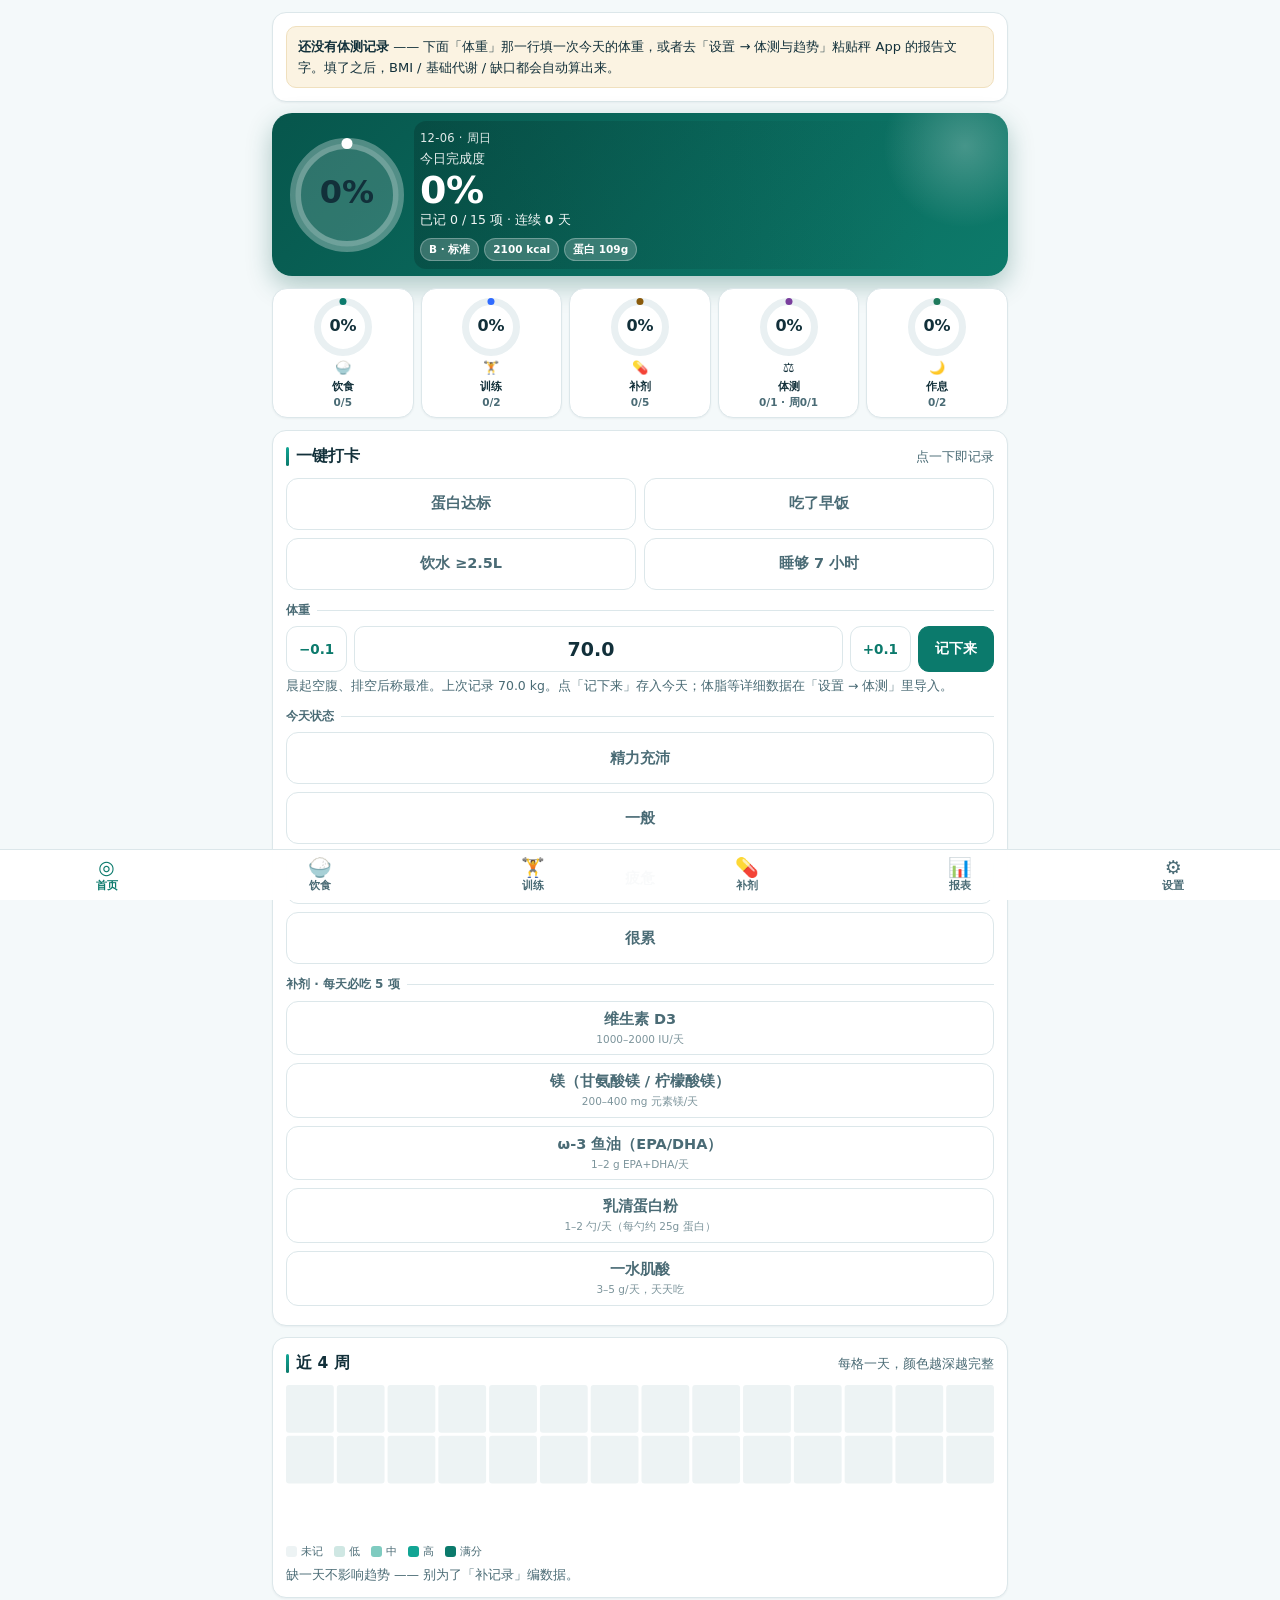
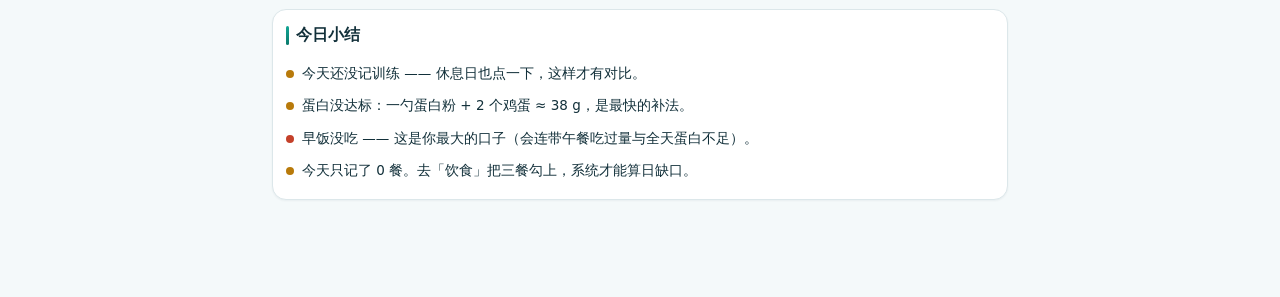
==== commit b08a1206: "发布（脱敏版）: index.html" ====
--- a/index.html
+++ b/index.html
@@ -1,42 +1,45 @@
-﻿<!DOCTYPE html>
-<html lang="zh-CN">
-<head>
-<meta charset="utf-8">
-<meta name="viewport" content="width=device-width, initial-scale=1, viewport-fit=cover, user-scalable=no">
-<meta name="theme-color" content="#0B7A6C">
-<meta name="mobile-web-app-capable" content="yes">
-<meta name="apple-mobile-web-app-capable" content="yes">
-<meta name="apple-mobile-web-app-status-bar-style" content="default">
-<meta name="apple-mobile-web-app-title" content="体成分">
-<title>体成分记录</title>
-<link rel="manifest" href="manifest.webmanifest">
-<link rel="icon" href="icons/favicon-32.png" sizes="32x32">
-<link rel="apple-touch-icon" href="icons/apple-touch-icon.png">
-<link rel="stylesheet" href="styles.css">
-<link rel="stylesheet" href="styles-v2.css">
-</head>
-<body>
-<div id="app"></div>
-<div class="toast" id="toast"></div>
-<nav id="nav"></nav>
-<script>window.DATA = {"profile":{"name":"我","sex":"","age":null,"height_cm":170,"dislikes":[],"allow_fish_oil":true,"source":"公开版：请在本机「设置 → 个人信息」里填你自己的身高/年龄","weight_kg":null,"bodyfat_pct":null},"readings":[],"derived":{"pal_maint":1.2,"pal_strict":1.2,"water_target_ml":3000,"deficit_per_kg_fat":7700},"plans":[{"id":"A","title":" 保守","kcal":2300,"walk_min":30,"deficit":330,"weeks":21,"protein_g":103,"fat_g":64,"carb_g":328,"tag":"最稳，肌肉几乎不掉","desc":"缺口约 17%。几乎无饥饿感，训练表现不受影响。适合前 4 周先建立记录习惯，或考试周/实验忙的时期。","pct_of_tdee":89,"below_bmr_guard":false,"deficit_too_deep":false},{"id":"B","title":" 标准","kcal":2100,"walk_min":40,"deficit":545,"weeks":13,"protein_g":103,"fat_g":58,"carb_g":290,"tag":"推荐","desc":"缺口约 25%，在减脂速度与训练恢复之间平衡最好。预算充足时可以全程用高效蛋白（鸡胸/鱼虾/牛肉）。","pct_of_tdee":81,"below_bmr_guard":false,"deficit_too_deep":false},{"id":"C","title":" 加速","kcal":1900,"walk_min":50,"deficit":759,"weeks":9,"protein_g":103,"fat_g":53,"carb_g":253,"tag":"较快，需盯表现","desc":"缺口约 32%。这是「越快越好」的可执行上限：再低就会开始掉力量。每 2 周必须核对主项重量。","pct_of_tdee":73,"below_bmr_guard":false,"deficit_too_deep":false},{"id":"D","title":" 极限","kcal":1700,"walk_min":60,"deficit":973,"weeks":7,"protein_g":103,"fat_g":47,"carb_g":215,"tag":"短期可用，有代价","desc":"缺口约 39%。已接近不建议长期维持的区间，会出现力量下降、羽毛球后半场跑不动、睡眠变差。","pct_of_tdee":66,"below_bmr_guard":true,"deficit_too_deep":true}],"target":{"bodyfat_pct":16,"note":"目标体脂率是通用目标；具体目标体重等你在 App 里录入体重后自动计算"},"milestones":[],"training":[{"day":"周一","what":"力量（推：卧推/肩推/双杠）","min":50,"kcal":240,"why":"大肌群复合动作为主 —— 减脂期保住肌肉的关键是「强度不掉」，不是「量加大」"},{"day":"周二","what":"羽毛球 1.5 小时","min":75,"kcal":380,"why":"羽毛球是间歇性高强度，减脂效率高，但第二天腿沉，别接腿部力量"},{"day":"周三","what":"力量（拉：硬拉/划船/引体）","min":50,"kcal":240,"why":"后链是久坐族最弱的一环，也直接关系到体态（圆肩、骨盆前倾）"},{"day":"周四","what":"羽毛球 1.5 小时","min":75,"kcal":380,"why":"同理；注意补水和电解质，你秤上水分 52.9% 已经偏低"},{"day":"周五","what":"力量（腿：深蹲/腿举/提踵）","min":50,"kcal":240,"why":"腿是最大的肌群，练腿日之后 24–48 小时的代谢提升最明显"},{"day":"周六","what":"羽毛球 或 长走 40 分钟","min":50,"kcal":320,"why":"设在周末，是因为它的作用主要是「补足当周缺口」，累了一周可以降级成走"},{"day":"周日","what":"完全休息 / 拉伸 15 分钟","min":10,"kcal":25,"why":"休息日不是浪费：肌肉是在这天长回来的，缺它反而掉肌肉"}],"training_blocks":{"days":[{"d":"周一 · 推","min":50,"items":[{"name":"哑铃/器械卧推","sets":"4 组 × 8–10","cue":"肩胛后收下沉，落点在乳头连线，不要弹胸"},{"name":"坐姿肩推","sets":"3 组 × 8–10","cue":"腰不要过度反弓，核心收紧"},{"name":"绳索下压（三头）","sets":"3 组 × 12","cue":"肘固定在体侧，只有小臂动"},{"name":"侧平举","sets":"3 组 × 12–15","cue":"小重量，想象「倒水」而不是「举起来」"}]},{"d":"周三 · 拉","min":50,"items":[{"name":"高位下拉（引体做不了就做这个）","sets":"4 组 × 8–10","cue":"先沉肩再拉，想着「肘往下走」而不是「手往下拉」"},{"name":"坐姿划船","sets":"3 组 × 10","cue":"躯干别晃，肩胛骨主动夹紧"},{"name":"面拉（Face Pull）","sets":"3 组 × 15","cue":"专治圆肩，久坐族必做，重量要轻"},{"name":"哑铃弯举","sets":"3 组 × 12","cue":"肘不前后移动"}]},{"d":"周五 · 腿","min":50,"items":[{"name":"高脚杯深蹲（先学这个，别急着上杠铃）","sets":"4 组 × 10","cue":"脚尖略外八，膝跟脚尖同向，蹲到大腿平行"},{"name":"罗马尼亚硬拉（哑铃）","sets":"3 组 × 10","cue":"背挺直，靠屈髋不是弯腰；感到腘绳肌拉伸就对了"},{"name":"腿举","sets":"3 组 × 12","cue":"膝盖不要锁死，下放到 90° 就够"},{"name":"站姿提踵","sets":"3 组 × 15","cue":"顶住 1 秒再下"}]}],"rules":["**新手期（前 8 周）不要练到力竭**：每组留 2–3 次余力。目标是让神经系统学会动作，不是把肌肉练废。","**渐进超负荷**：每周只要有一项比上周多 1 次、或重 2.5kg，就算进步。记在本页「主项记录」里。","**减脂期还能长肌肉**：新手 + 体脂偏高 + 蛋白吃够，三条同时满足时是唯一能「同时增肌减脂」的窗口。","**羽毛球日不练腿**：周二/周四打球，腿日放周五，否则深蹲会毁掉你的启动和变向。","**有氧不要放在力量前**：先练力量再做有氧；顺序反了会明显掉力量。","**每次训练前 5 分钟动态热身**（高抬腿、髋绕环、空杆热身组），训练后 5 分钟拉伸。"]},"canteen":{"protein":{"title":"① 先把蛋白打够（这是最优先的一件事）","items":["目标 103–126g/天。食堂能做到的组合：鸡腿去皮 2 个 ≈ 32g / 一份瘦里脊 ≈ 30g / 鸡蛋 2 个 ≈ 13g / 豆腐一份 ≈ 10g / 牛肉一份 ≈ 25g","每餐先拿「能看出原形」的肉，再拿菜，最后拿饭 —— 顺序反了就会吃不饱还超热量","早餐补蛋白最容易被忽略：2 个蛋 + 一盒奶 = 20g，比一碗粥强得多"]},"carb":{"title":"② 主食按训练日 / 休息日分开","items":["力量日与羽毛球日：米饭 2 两（约 260 kcal）","休息日：米饭 1 两或换玉米/红薯","食堂的「盖浇饭」是把油全裹在饭上——点菜饭分离的窗口"]},"oil":{"title":"③ 油是唯一需要「主动避开」的东西","items":["避开：红烧、干锅、水煮、香锅、糖醋、炸、粉条/茄子/豆角（吸油菜）","优先：清蒸、白灼、卤、烤、凉拌（酱另放）","打菜时把菜在碗边沥一下，一顿能少 8–15g 油 ≈ 70–130 kcal"]},"night":{"title":"④ 晚上加餐是必须的，不是放纵","items":["训练日 21:00 一盒无糖酸奶 + 一把坚果（约 250 kcal）","热量吃不够会掉肌肉与基础代谢——你秤上基代已经判「偏低」","外卖宵夜的最优解：清汤麻辣烫（捞菜为主、不喝汤）或潮汕牛肉火锅（肉+菜+少量饭）"]}},"swap":[{"bad":"黄焖鸡米饭（大份）","bad_kcal":900,"good":"黄焖鸡（小份，饭减半 + 加一份青菜）","good_kcal":560,"why":"米饭占比太大。饭减半是最省事的一刀，直接省 300 大卡"},{"bad":"麻辣香锅 / 干锅","bad_kcal":1100,"good":"清汤麻辣烫（捞菜 + 双份肉，不喝汤）","good_kcal":620,"why":"香锅的油是自由流的，一顿能顶半天的量"},{"bad":"炒饭 / 炒面 / 拌粉","bad_kcal":850,"good":"米饭 + 单独一份菜（饭 2/3）","good_kcal":550,"why":"主食裹油 = 碳水+脂肪复合体，最容易被存起来"},{"bad":"汉堡套餐（薯条+可乐）","bad_kcal":1050,"good":"双层牛肉堡（去酱）+ 无糖可乐 + 玉米杯","good_kcal":620,"why":"热量大头在薯条与含糖饮料，不在汉堡本身"},{"bad":"盖浇饭","bad_kcal":800,"good":"米饭 + 红烧换白灼（饭只吃 2/3）","good_kcal":500,"why":"汤汁把油全裹在饭上：你吃的是饭，摄入的是油"},{"bad":"奶茶 / 含糖饮料","bad_kcal":440,"good":"无糖茶 / 气泡水 / 黑咖","good_kcal":0,"why":"液体热量不占饱腹感，是最好砍的一刀"}],"breakfast":{"why":"不吃早饭的连锁反应：① 上午注意力差；② 午餐报复性吃多；③ 全天蛋白几乎不可能凑到 103g；④ 空腹到中午容易「见到什么都想吃」。对减脂来说，这不是省了一顿，是把一天的节奏让了出去。","plans":[{"t":"A · 食堂版（5 分钟，坐下就能吃）","kcal":520,"p":34,"items":["2 个鸡蛋（或 1 个蛋 + 1 份卤牛腱）","1 碗小米粥 / 1 个菜包","1 杯无糖豆浆或牛奶 300ml","1 个拳头大的水果"],"note":"食堂早餐窗口基本都能凑齐这四样"},{"t":"B · 宿舍/便利店版（不用开火，2 分钟）","kcal":500,"p":40,"items":["即食燕麦 50g（热水或冷牛奶泡）","蛋白粉 1 勺（约 25g 蛋白）","水煮蛋 1 个（便利店有）","香蕉 1 根"],"note":"最省事的组合：一个摇摇杯 + 一个碗，全程不用开火"},{"t":"C · 实在来不及（路上解决）","kcal":420,"p":32,"items":["蛋白粉 1 勺摇好带走","1 个全麦面包 / 2 片吐司","1 盒纯牛奶 250ml"],"note":"底线原则：可以不吃「饭」，但不能不吃蛋白——蛋白粉摇一杯只要 30 秒"}]},"macros":{"kcal":2100,"protein_g":126,"protein_kcal":504,"protein_pct":24,"carb_g":245,"carb_kcal":980,"carb_pct":47,"fat_g":68,"fat_kcal":612,"fat_pct":29,"protein_sources":[{"food":"蛋白粉 1 勺","p":25,"kcal":120,"note":"最省事的一块，早餐或练后"},{"food":"鸡蛋 2 个","p":13,"kcal":144,"note":"食堂、便利店都有"},{"food":"鸡胸肉 150g","p":46,"kcal":200,"note":"预算够就天天吃，性价比最高"},{"food":"瘦猪里脊 150g","p":30,"kcal":232,"note":"不吃鱼，用里脊替代"},{"food":"瘦牛肉 120g","p":24,"kcal":150,"note":"补铁，每周 2–3 次"},{"food":"北豆腐 200g","p":24,"kcal":232,"note":"植物蛋白，不吃鱼时的主力替代"},{"food":"无糖酸奶 200g","p":5,"kcal":144,"note":"补钙与肠道"}]},"supplements":{"principle":"分四类：<b>基础必需</b>（维持健康，与减脂无关也该有）、<b>值得买</b>（对你这个目标有明确证据）、<b>可选</b>（有证据但非必需，看预算）、<b>不建议</b>（无证据或性价比差）。补剂只解决「饮食凑不够」和「训练表现」两件事，<b>它不解决热量赤字</b>。下面每一项都标了证据等级；<b>每天服用可以在「每日打卡」里勾选</b>，页脚会算你的坚持率。","evidence_legend":{"A+":"证据很强","A":"证据强","B":"证据中等","C":"证据较弱","D":"证据不支持"},"items":[{"cat":"基础必需","name":"维生素 D3","dose":"1000–2000 IU/天","when":"随含脂肪的一餐（早或午）","cost":"约 0.2 元/天","evidence":"B","must":true,"why":"长期室内工作/学习的人，10 月到次年 4 月基本没有有效日照。VD 参与肌肉功能、免疫与情绪调节；室内工作者缺乏率很高。","note":"最好先测一次血清 25(OH)D（几十元），不足再补；长期 4000 IU/天以上需医生指导。"},{"cat":"基础必需","name":"镁（甘氨酸镁 / 柠檬酸镁）","dose":"200–400 mg 元素镁/天","when":"睡前 1 小时","cost":"约 0.5 元/天","evidence":"B","must":true,"why":"规律训练的人——镁与肌肉放松、睡眠质量、抽筋直接相关。国内膳食镁摄入普遍偏低，训练出汗还会额外流失。","note":"买「甘氨酸镁」或「柠檬酸镁」；<b>不要买氧化镁</b>（吸收率低，还容易腹泻）。与钙分开吃，别买「钙镁一片」。"},{"cat":"基础必需","name":"ω-3 鱼油（EPA/DHA）","dose":"1–2 g EPA+DHA/天","when":"随餐","cost":"约 1–2 元/天","evidence":"B","must":true,"why":"<b>你不吃鱼，所以这一条对你尤其重要</b>——鱼肉是 ω-3 的主要食物来源，而你已经确认<b>鱼油可以正常吃</b>。ω-3 对炎症、血脂、关节（你每周 2 次羽毛球）都有意义。","note":"看标签上的 <b>EPA+DHA 总量</b>（每天 1–2g），不是「鱼油 1000mg」这个数字。随含脂肪的一餐吃吸收更好；开封后冷藏，有哈喇味就扔（氧化了反而有害）。"},{"cat":"基础必需","name":"锌（可选叠加）","dose":"10–15 mg/天","when":"随餐，别空腹","cost":"约 0.2 元/天","evidence":"C","must":false,"why":"规律力量训练、出汗较多的人——锌与运动恢复、免疫、以及睾酮合成相关。","note":"如果已经在吃「复合维生素矿物质」，通常已含 10–15mg，<b>不要重复补</b>（长期超 40mg 有害）。"},{"cat":"值得买","name":"乳清蛋白粉","dose":"1–2 勺/天（每勺约 25g 蛋白）","when":"早餐（你不吃早饭时最有用）或练后","cost":"3–5 元/勺","evidence":"A","must":true,"why":"你每天需要 103–126g 蛋白，靠食堂/外卖很难稳定凑够（一顿食堂炒菜常只有 15–20g）。它是「补足缺口」的工具，不是「喝了就长肌肉」。","note":"选分离乳清或浓缩乳清即可；不要为「增肌粉」付钱——增肌粉 = 蛋白粉 + 大量糖。"},{"cat":"值得买","name":"一水肌酸","dose":"3–5 g/天，天天吃","when":"任何时间，随餐更好","cost":"约 0.5–1 元/天","evidence":"A+","must":true,"why":"运动营养里证据最强的一种。减脂期它的意义不在减脂，而在<b>保住力量与肌肉</b>；你同时练力量和打羽毛球，肌酸对短时爆发（杀球、深蹲）有直接帮助。","note":"买最便宜的纯一水肌酸（别买肌酸胶囊/复合肌酸）。会轻度增加体重（肌肉内水分），<b>这不是长胖</b>。"},{"cat":"可选","name":"咖啡因","dose":"训练前 100–200 mg（1–2 杯黑咖）","when":"训练前 30–45 分钟","cost":"几乎为 0","evidence":"A","must":false,"why":"有证据提升训练表现与主观精力，热量摄入低时尤其有用。","note":"下午 4 点后别用，会顶掉你 23:30 的入睡。心悸/失眠就停。"},{"cat":"可选","name":"复合维生素矿物质","dose":"1 片/天","when":"随餐","cost":"约 0.5 元/天","evidence":"C","must":false,"why":"总热量下降时微量营养素摄入也会跟着降。它是一份「保险」，不是加速器。","note":"如果已经单补 D3/镁/锌，注意别重复；优先从食物补（蔬菜 300–500g、水果、乳制品）。"},{"cat":"可选","name":"维生素 C","dose":"200–500 mg/天","when":"随餐","cost":"约 0.1 元/天","evidence":"C","must":false,"why":"普通饮食通常已够；大训练量期间作为抗氧化补充有一定意义。","note":"高剂量（>1g/天）没有额外好处，反而可能干扰训练适应。"},{"cat":"可选","name":"电解质（钠/钾/镁）","dose":"大量出汗的训练日","when":"训练中","cost":"约 1 元/次","evidence":"B","must":false,"why":"你每周 2 次羽毛球（1.25 小时、大量出汗），加上减脂期饮水多，容易电解质偏低（表现下降、抽筋）。","note":"最简单的版本：训练时水里加一小撮盐 + 吃根香蕉。不必买昂贵的运动饮料。"},{"cat":"不建议","name":"左旋肉碱 / CLA / 藤黄果 / 酵素","dose":"—","when":"—","cost":"浪费钱","evidence":"D","must":false,"why":"对体重没有临床意义的改善，或证据相互矛盾。","note":"「减脂智商税」的典型。"},{"cat":"不建议","name":"促睾类 / 激素前体","dose":"—","when":"—","cost":"有健康风险","evidence":"D","must":false,"why":"可能干扰自身内分泌，法律与健康风险都高。","note":"需要这类东西，说明方案本身有问题——先回头查热量与蛋白。"},{"cat":"不建议","name":"BCAA / 支链氨基酸","dose":"—","when":"—","cost":"性价比极差","evidence":"D","must":false,"why":"蛋白摄入充足（≥1.6g/kg）时，额外补 BCAA 没有可测量的增益。","note":"把这笔钱加到乳清蛋白上更划算。"}],"daily_core":["维生素 D3","镁（甘氨酸镁 / 柠檬酸镁）","ω-3 鱼油（EPA/DHA）","乳清蛋白粉","一水肌酸"]},"import_spec":{"fields":[{"key":"weight_kg","aliases":["体重","重量"],"unit":"kg","required":true,"note":"若给的是「斤」，页面自动 ÷2 换算"},{"key":"bodyfat_pct","aliases":["体脂率","体脂"],"unit":"%","required":true},{"key":"bmi_scale","aliases":["BMI"],"unit":"","required":false},{"key":"bmr_scale","aliases":["基础代谢","基代"],"unit":"kcal","required":false},{"key":"muscle_kg","aliases":["肌肉量","肌肉"],"unit":"kg","required":false},{"key":"visceral","aliases":["内脏脂肪"],"unit":"","required":false},{"key":"subcut_pct","aliases":["皮下脂肪"],"unit":"%","required":false},{"key":"protein_pct","aliases":["蛋白质","蛋白率"],"unit":"%","required":false},{"key":"skeletal_muscle_pct","aliases":["骨骼肌率","骨骼肌"],"unit":"%","required":false},{"key":"lean_kg","aliases":["去脂体重","瘦体重"],"unit":"kg","required":false},{"key":"water_pct","aliases":["水分","体水分"],"unit":"%","required":false},{"key":"bone_kg","aliases":["骨量"],"unit":"kg","required":false},{"key":"score","aliases":["身体得分","得分"],"unit":"","required":false},{"key":"body_age","aliases":["身体年龄","体年龄"],"unit":"","required":false}],"derived_on_import":["fat_kg = 体重 × 体脂%","lean_kg = 体重 − 脂肪量（若报告自带去脂体重，以报告为准）","bmi_true = 体重 ÷ 身高²","bmr_true = Mifflin-St Jeor（男）","维持量 = bmr_true × 1.2","与上一次对比：体重 / 体脂 / 去脂体重的变化与告警"],"alerts":[{"cond":"去脂体重比上次下降 > 0.5 kg","level":"danger","msg":"去脂体重在掉 —— 这是「在减肌肉」的信号。先把摄入加 200 kcal，并核对蛋白是否达标"},{"cond":"连续两周体重下降 > 1.5 kg/周","level":"warn","msg":"掉得太快，多半掺了水分与肌肉，把缺口收小"},{"cond":"体脂率上升而体重下降","level":"warn","msg":"可能是秤的读数波动：先按同一条件复测；若复现，说明在减肌肉"},{"cond":"体重两周无变化","level":"warn","msg":"先核对记录完整性与蛋白 / 饮水，不要直接砍热量"}]},"checkin":{"daily":["体重（晨起空腹排空后）","当天训练做了没有","蛋白够不够（打勾即可）","饮水 2.5–3 L","睡眠 ≥7 小时","补剂吃了没有（见 05 节清单）"],"weekly":["7 天体重均值（不看单日）","腰围（肚脐水平，晨起空腹）","力量表现：主项重量 × 次数（掉没掉）","训练完成次数 / 6","体脂秤复测（固定同一时间：晨起空腹）"],"monthly":["体重月变化","体脂率月变化","去脂体重变化（← 最重要，掉了说明在减肌肉）","内脏脂肪（目标保持 ≤9）","照片对比（正面/侧面，同光线）","更新本页数据"]},"checks":[],"summary":{"check_count":0,"fail_count":0},"_version":"1.0","_generated_from":"body_data.py"};</script>
-<script src="01-data.js"></script>
-<script src="02-derive.js"></script>
-<script src="03-charts.js"></script>
-<script src="04-views.js"></script>
-<script src="06-fx.js"></script>
-<script src="07-food-db.js"></script>
-<script src="08-activity-db.js"></script>
-<script src="09-intake.js"></script>
-<script src="05-app.js"></script>
-<script>
-/* PWA：注册 Service Worker（仅 https / localhost 生效；file:// 与 App 内 WebView 会自然跳过） */
-if ("serviceWorker" in navigator && (location.protocol === "https:" || location.hostname === "localhost" || location.hostname === "127.0.0.1")) {
-  navigator.serviceWorker.register("sw.js").then(function (r) {
-    window.__swReady = true;
-    if (r.waiting) r.waiting.postMessage("skipWaiting");
-  }).catch(function (e) { window.__swError = String(e); });
-} else { window.__swSkipped = true; }
-</script>
-</body>
-</html>
+﻿<!DOCTYPE html>
+<html lang="zh-CN">
+<head>
+<meta charset="utf-8">
+<meta name="viewport" content="width=device-width, initial-scale=1, viewport-fit=cover, user-scalable=no">
+<meta name="theme-color" content="#0B7A6C">
+<meta name="mobile-web-app-capable" content="yes">
+<meta name="apple-mobile-web-app-capable" content="yes">
+<meta name="apple-mobile-web-app-status-bar-style" content="default">
+<meta name="apple-mobile-web-app-title" content="体成分">
+<title>体成分记录</title>
+<link rel="manifest" href="manifest.webmanifest">
+<link rel="icon" href="icons/favicon-32.png" sizes="32x32">
+<link rel="apple-touch-icon" href="icons/apple-touch-icon.png">
+<link rel="stylesheet" href="styles.css">
+<link rel="stylesheet" href="styles-v2.css">
+</head>
+<body>
+<div id="app"></div>
+<div class="toast" id="toast"></div>
+<nav id="nav"></nav>
+<script>window.DATA = {"profile":{"name":"我","sex":"","age":null,"height_cm":170,"dislikes":[],"allow_fish_oil":true,"source":"公开版：请在本机「设置 → 个人信息」里填你自己的身高/年龄","weight_kg":null,"bodyfat_pct":null},"readings":[],"derived":{"pal_maint":1.2,"pal_strict":1.2,"water_target_ml":3000,"deficit_per_kg_fat":7700},"plans":[{"id":"A","title":" 保守","kcal":2300,"walk_min":30,"deficit":330,"weeks":21,"protein_g":103,"fat_g":64,"carb_g":328,"tag":"最稳，肌肉几乎不掉","desc":"缺口约 17%。几乎无饥饿感，训练表现不受影响。适合前 4 周先建立记录习惯，或考试周/实验忙的时期。","pct_of_tdee":89,"below_bmr_guard":false,"deficit_too_deep":false},{"id":"B","title":" 标准","kcal":2100,"walk_min":40,"deficit":545,"weeks":13,"protein_g":103,"fat_g":58,"carb_g":290,"tag":"推荐","desc":"缺口约 25%，在减脂速度与训练恢复之间平衡最好。预算充足时可以全程用高效蛋白（鸡胸/鱼虾/牛肉）。","pct_of_tdee":81,"below_bmr_guard":false,"deficit_too_deep":false},{"id":"C","title":" 加速","kcal":1900,"walk_min":50,"deficit":759,"weeks":9,"protein_g":103,"fat_g":53,"carb_g":253,"tag":"较快，需盯表现","desc":"缺口约 32%。这是「越快越好」的可执行上限：再低就会开始掉力量。每 2 周必须核对主项重量。","pct_of_tdee":73,"below_bmr_guard":false,"deficit_too_deep":false},{"id":"D","title":" 极限","kcal":1700,"walk_min":60,"deficit":973,"weeks":7,"protein_g":103,"fat_g":47,"carb_g":215,"tag":"短期可用，有代价","desc":"缺口约 39%。已接近不建议长期维持的区间，会出现力量下降、羽毛球后半场跑不动、睡眠变差。","pct_of_tdee":66,"below_bmr_guard":true,"deficit_too_deep":true}],"target":{"bodyfat_pct":16,"note":"目标体脂率是通用目标；具体目标体重等你在 App 里录入体重后自动计算"},"milestones":[],"training":[{"day":"周一","what":"力量（推：卧推/肩推/双杠）","min":50,"kcal":240,"why":"大肌群复合动作为主 —— 减脂期保住肌肉的关键是「强度不掉」，不是「量加大」"},{"day":"周二","what":"羽毛球 1.5 小时","min":75,"kcal":380,"why":"羽毛球是间歇性高强度，减脂效率高，但第二天腿沉，别接腿部力量"},{"day":"周三","what":"力量（拉：硬拉/划船/引体）","min":50,"kcal":240,"why":"后链是久坐族最弱的一环，也直接关系到体态（圆肩、骨盆前倾）"},{"day":"周四","what":"羽毛球 1.5 小时","min":75,"kcal":380,"why":"同理；注意补水和电解质，你秤上水分 52.9% 已经偏低"},{"day":"周五","what":"力量（腿：深蹲/腿举/提踵）","min":50,"kcal":240,"why":"腿是最大的肌群，练腿日之后 24–48 小时的代谢提升最明显"},{"day":"周六","what":"羽毛球 或 长走 40 分钟","min":50,"kcal":320,"why":"设在周末，是因为它的作用主要是「补足当周缺口」，累了一周可以降级成走"},{"day":"周日","what":"完全休息 / 拉伸 15 分钟","min":10,"kcal":25,"why":"休息日不是浪费：肌肉是在这天长回来的，缺它反而掉肌肉"}],"training_blocks":{"days":[{"d":"周一 · 推","min":50,"items":[{"name":"哑铃/器械卧推","sets":"4 组 × 8–10","cue":"肩胛后收下沉，落点在乳头连线，不要弹胸"},{"name":"坐姿肩推","sets":"3 组 × 8–10","cue":"腰不要过度反弓，核心收紧"},{"name":"绳索下压（三头）","sets":"3 组 × 12","cue":"肘固定在体侧，只有小臂动"},{"name":"侧平举","sets":"3 组 × 12–15","cue":"小重量，想象「倒水」而不是「举起来」"}]},{"d":"周三 · 拉","min":50,"items":[{"name":"高位下拉（引体做不了就做这个）","sets":"4 组 × 8–10","cue":"先沉肩再拉，想着「肘往下走」而不是「手往下拉」"},{"name":"坐姿划船","sets":"3 组 × 10","cue":"躯干别晃，肩胛骨主动夹紧"},{"name":"面拉（Face Pull）","sets":"3 组 × 15","cue":"专治圆肩，久坐族必做，重量要轻"},{"name":"哑铃弯举","sets":"3 组 × 12","cue":"肘不前后移动"}]},{"d":"周五 · 腿","min":50,"items":[{"name":"高脚杯深蹲（先学这个，别急着上杠铃）","sets":"4 组 × 10","cue":"脚尖略外八，膝跟脚尖同向，蹲到大腿平行"},{"name":"罗马尼亚硬拉（哑铃）","sets":"3 组 × 10","cue":"背挺直，靠屈髋不是弯腰；感到腘绳肌拉伸就对了"},{"name":"腿举","sets":"3 组 × 12","cue":"膝盖不要锁死，下放到 90° 就够"},{"name":"站姿提踵","sets":"3 组 × 15","cue":"顶住 1 秒再下"}]}],"rules":["**新手期（前 8 周）不要练到力竭**：每组留 2–3 次余力。目标是让神经系统学会动作，不是把肌肉练废。","**渐进超负荷**：每周只要有一项比上周多 1 次、或重 2.5kg，就算进步。记在本页「主项记录」里。","**减脂期还能长肌肉**：新手 + 体脂偏高 + 蛋白吃够，三条同时满足时是唯一能「同时增肌减脂」的窗口。","**羽毛球日不练腿**：周二/周四打球，腿日放周五，否则深蹲会毁掉你的启动和变向。","**有氧不要放在力量前**：先练力量再做有氧；顺序反了会明显掉力量。","**每次训练前 5 分钟动态热身**（高抬腿、髋绕环、空杆热身组），训练后 5 分钟拉伸。"]},"canteen":{"protein":{"title":"① 先把蛋白打够（这是最优先的一件事）","items":["目标 103–126g/天。食堂能做到的组合：鸡腿去皮 2 个 ≈ 32g / 一份瘦里脊 ≈ 30g / 鸡蛋 2 个 ≈ 13g / 豆腐一份 ≈ 10g / 牛肉一份 ≈ 25g","每餐先拿「能看出原形」的肉，再拿菜，最后拿饭 —— 顺序反了就会吃不饱还超热量","早餐补蛋白最容易被忽略：2 个蛋 + 一盒奶 = 20g，比一碗粥强得多"]},"carb":{"title":"② 主食按训练日 / 休息日分开","items":["力量日与羽毛球日：米饭 2 两（约 260 kcal）","休息日：米饭 1 两或换玉米/红薯","食堂的「盖浇饭」是把油全裹在饭上——点菜饭分离的窗口"]},"oil":{"title":"③ 油是唯一需要「主动避开」的东西","items":["避开：红烧、干锅、水煮、香锅、糖醋、炸、粉条/茄子/豆角（吸油菜）","优先：清蒸、白灼、卤、烤、凉拌（酱另放）","打菜时把菜在碗边沥一下，一顿能少 8–15g 油 ≈ 70–130 kcal"]},"night":{"title":"④ 晚上加餐是必须的，不是放纵","items":["训练日 21:00 一盒无糖酸奶 + 一把坚果（约 250 kcal）","热量吃不够会掉肌肉与基础代谢——你秤上基代已经判「偏低」","外卖宵夜的最优解：清汤麻辣烫（捞菜为主、不喝汤）或潮汕牛肉火锅（肉+菜+少量饭）"]}},"swap":[{"bad":"黄焖鸡米饭（大份）","bad_kcal":900,"good":"黄焖鸡（小份，饭减半 + 加一份青菜）","good_kcal":560,"why":"米饭占比太大。饭减半是最省事的一刀，直接省 300 大卡"},{"bad":"麻辣香锅 / 干锅","bad_kcal":1100,"good":"清汤麻辣烫（捞菜 + 双份肉，不喝汤）","good_kcal":620,"why":"香锅的油是自由流的，一顿能顶半天的量"},{"bad":"炒饭 / 炒面 / 拌粉","bad_kcal":850,"good":"米饭 + 单独一份菜（饭 2/3）","good_kcal":550,"why":"主食裹油 = 碳水+脂肪复合体，最容易被存起来"},{"bad":"汉堡套餐（薯条+可乐）","bad_kcal":1050,"good":"双层牛肉堡（去酱）+ 无糖可乐 + 玉米杯","good_kcal":620,"why":"热量大头在薯条与含糖饮料，不在汉堡本身"},{"bad":"盖浇饭","bad_kcal":800,"good":"米饭 + 红烧换白灼（饭只吃 2/3）","good_kcal":500,"why":"汤汁把油全裹在饭上：你吃的是饭，摄入的是油"},{"bad":"奶茶 / 含糖饮料","bad_kcal":440,"good":"无糖茶 / 气泡水 / 黑咖","good_kcal":0,"why":"液体热量不占饱腹感，是最好砍的一刀"}],"breakfast":{"why":"不吃早饭的连锁反应：① 上午注意力差；② 午餐报复性吃多；③ 全天蛋白几乎不可能凑到 103g；④ 空腹到中午容易「见到什么都想吃」。对减脂来说，这不是省了一顿，是把一天的节奏让了出去。","plans":[{"t":"A · 食堂版（5 分钟，坐下就能吃）","kcal":520,"p":34,"items":["2 个鸡蛋（或 1 个蛋 + 1 份卤牛腱）","1 碗小米粥 / 1 个菜包","1 杯无糖豆浆或牛奶 300ml","1 个拳头大的水果"],"note":"食堂早餐窗口基本都能凑齐这四样"},{"t":"B · 宿舍/便利店版（不用开火，2 分钟）","kcal":500,"p":40,"items":["即食燕麦 50g（热水或冷牛奶泡）","蛋白粉 1 勺（约 25g 蛋白）","水煮蛋 1 个（便利店有）","香蕉 1 根"],"note":"最省事的组合：一个摇摇杯 + 一个碗，全程不用开火"},{"t":"C · 实在来不及（路上解决）","kcal":420,"p":32,"items":["蛋白粉 1 勺摇好带走","1 个全麦面包 / 2 片吐司","1 盒纯牛奶 250ml"],"note":"底线原则：可以不吃「饭」，但不能不吃蛋白——蛋白粉摇一杯只要 30 秒"}]},"macros":{"kcal":2100,"protein_g":126,"protein_kcal":504,"protein_pct":24,"carb_g":245,"carb_kcal":980,"carb_pct":47,"fat_g":68,"fat_kcal":612,"fat_pct":29,"protein_sources":[{"food":"蛋白粉 1 勺","p":25,"kcal":120,"note":"最省事的一块，早餐或练后"},{"food":"鸡蛋 2 个","p":13,"kcal":144,"note":"食堂、便利店都有"},{"food":"鸡胸肉 150g","p":46,"kcal":200,"note":"预算够就天天吃，性价比最高"},{"food":"瘦猪里脊 150g","p":30,"kcal":232,"note":"不吃鱼，用里脊替代"},{"food":"瘦牛肉 120g","p":24,"kcal":150,"note":"补铁，每周 2–3 次"},{"food":"北豆腐 200g","p":24,"kcal":232,"note":"植物蛋白，不吃鱼时的主力替代"},{"food":"无糖酸奶 200g","p":5,"kcal":144,"note":"补钙与肠道"}]},"supplements":{"principle":"分四类：<b>基础必需</b>（维持健康，与减脂无关也该有）、<b>值得买</b>（对你这个目标有明确证据）、<b>可选</b>（有证据但非必需，看预算）、<b>不建议</b>（无证据或性价比差）。补剂只解决「饮食凑不够」和「训练表现」两件事，<b>它不解决热量赤字</b>。下面每一项都标了证据等级；<b>每天服用可以在「每日打卡」里勾选</b>，页脚会算你的坚持率。","evidence_legend":{"A+":"证据很强","A":"证据强","B":"证据中等","C":"证据较弱","D":"证据不支持"},"items":[{"cat":"基础必需","name":"维生素 D3","dose":"1000–2000 IU/天","when":"随含脂肪的一餐（早或午）","cost":"约 0.2 元/天","evidence":"B","must":true,"why":"长期室内工作/学习的人，10 月到次年 4 月基本没有有效日照。VD 参与肌肉功能、免疫与情绪调节；室内工作者缺乏率很高。","note":"最好先测一次血清 25(OH)D（几十元），不足再补；长期 4000 IU/天以上需医生指导。"},{"cat":"基础必需","name":"镁（甘氨酸镁 / 柠檬酸镁）","dose":"200–400 mg 元素镁/天","when":"睡前 1 小时","cost":"约 0.5 元/天","evidence":"B","must":true,"why":"规律训练的人——镁与肌肉放松、睡眠质量、抽筋直接相关。国内膳食镁摄入普遍偏低，训练出汗还会额外流失。","note":"买「甘氨酸镁」或「柠檬酸镁」；<b>不要买氧化镁</b>（吸收率低，还容易腹泻）。与钙分开吃，别买「钙镁一片」。"},{"cat":"基础必需","name":"ω-3 鱼油（EPA/DHA）","dose":"1–2 g EPA+DHA/天","when":"随餐","cost":"约 1–2 元/天","evidence":"B","must":true,"why":"<b>你不吃鱼，所以这一条对你尤其重要</b>——鱼肉是 ω-3 的主要食物来源，而你已经确认<b>鱼油可以正常吃</b>。ω-3 对炎症、血脂、关节（你每周 2 次羽毛球）都有意义。","note":"看标签上的 <b>EPA+DHA 总量</b>（每天 1–2g），不是「鱼油 1000mg」这个数字。随含脂肪的一餐吃吸收更好；开封后冷藏，有哈喇味就扔（氧化了反而有害）。"},{"cat":"基础必需","name":"锌（可选叠加）","dose":"10–15 mg/天","when":"随餐，别空腹","cost":"约 0.2 元/天","evidence":"C","must":false,"why":"规律力量训练、出汗较多的人——锌与运动恢复、免疫、以及睾酮合成相关。","note":"如果已经在吃「复合维生素矿物质」，通常已含 10–15mg，<b>不要重复补</b>（长期超 40mg 有害）。"},{"cat":"值得买","name":"乳清蛋白粉","dose":"1–2 勺/天（每勺约 25g 蛋白）","when":"早餐（你不吃早饭时最有用）或练后","cost":"3–5 元/勺","evidence":"A","must":true,"why":"你每天需要 103–126g 蛋白，靠食堂/外卖很难稳定凑够（一顿食堂炒菜常只有 15–20g）。它是「补足缺口」的工具，不是「喝了就长肌肉」。","note":"选分离乳清或浓缩乳清即可；不要为「增肌粉」付钱——增肌粉 = 蛋白粉 + 大量糖。"},{"cat":"值得买","name":"一水肌酸","dose":"3–5 g/天，天天吃","when":"任何时间，随餐更好","cost":"约 0.5–1 元/天","evidence":"A+","must":true,"why":"运动营养里证据最强的一种。减脂期它的意义不在减脂，而在<b>保住力量与肌肉</b>；你同时练力量和打羽毛球，肌酸对短时爆发（杀球、深蹲）有直接帮助。","note":"买最便宜的纯一水肌酸（别买肌酸胶囊/复合肌酸）。会轻度增加体重（肌肉内水分），<b>这不是长胖</b>。"},{"cat":"可选","name":"咖啡因","dose":"训练前 100–200 mg（1–2 杯黑咖）","when":"训练前 30–45 分钟","cost":"几乎为 0","evidence":"A","must":false,"why":"有证据提升训练表现与主观精力，热量摄入低时尤其有用。","note":"下午 4 点后别用，会顶掉你 23:30 的入睡。心悸/失眠就停。"},{"cat":"可选","name":"复合维生素矿物质","dose":"1 片/天","when":"随餐","cost":"约 0.5 元/天","evidence":"C","must":false,"why":"总热量下降时微量营养素摄入也会跟着降。它是一份「保险」，不是加速器。","note":"如果已经单补 D3/镁/锌，注意别重复；优先从食物补（蔬菜 300–500g、水果、乳制品）。"},{"cat":"可选","name":"维生素 C","dose":"200–500 mg/天","when":"随餐","cost":"约 0.1 元/天","evidence":"C","must":false,"why":"普通饮食通常已够；大训练量期间作为抗氧化补充有一定意义。","note":"高剂量（>1g/天）没有额外好处，反而可能干扰训练适应。"},{"cat":"可选","name":"电解质（钠/钾/镁）","dose":"大量出汗的训练日","when":"训练中","cost":"约 1 元/次","evidence":"B","must":false,"why":"你每周 2 次羽毛球（1.25 小时、大量出汗），加上减脂期饮水多，容易电解质偏低（表现下降、抽筋）。","note":"最简单的版本：训练时水里加一小撮盐 + 吃根香蕉。不必买昂贵的运动饮料。"},{"cat":"不建议","name":"左旋肉碱 / CLA / 藤黄果 / 酵素","dose":"—","when":"—","cost":"浪费钱","evidence":"D","must":false,"why":"对体重没有临床意义的改善，或证据相互矛盾。","note":"「减脂智商税」的典型。"},{"cat":"不建议","name":"促睾类 / 激素前体","dose":"—","when":"—","cost":"有健康风险","evidence":"D","must":false,"why":"可能干扰自身内分泌，法律与健康风险都高。","note":"需要这类东西，说明方案本身有问题——先回头查热量与蛋白。"},{"cat":"不建议","name":"BCAA / 支链氨基酸","dose":"—","when":"—","cost":"性价比极差","evidence":"D","must":false,"why":"蛋白摄入充足（≥1.6g/kg）时，额外补 BCAA 没有可测量的增益。","note":"把这笔钱加到乳清蛋白上更划算。"}],"daily_core":["维生素 D3","镁（甘氨酸镁 / 柠檬酸镁）","ω-3 鱼油（EPA/DHA）","乳清蛋白粉","一水肌酸"]},"import_spec":{"fields":[{"key":"weight_kg","aliases":["体重","重量"],"unit":"kg","required":true,"note":"若给的是「斤」，页面自动 ÷2 换算"},{"key":"bodyfat_pct","aliases":["体脂率","体脂"],"unit":"%","required":true},{"key":"bmi_scale","aliases":["BMI"],"unit":"","required":false},{"key":"bmr_scale","aliases":["基础代谢","基代"],"unit":"kcal","required":false},{"key":"muscle_kg","aliases":["肌肉量","肌肉"],"unit":"kg","required":false},{"key":"visceral","aliases":["内脏脂肪"],"unit":"","required":false},{"key":"subcut_pct","aliases":["皮下脂肪"],"unit":"%","required":false},{"key":"protein_pct","aliases":["蛋白质","蛋白率"],"unit":"%","required":false},{"key":"skeletal_muscle_pct","aliases":["骨骼肌率","骨骼肌"],"unit":"%","required":false},{"key":"lean_kg","aliases":["去脂体重","瘦体重"],"unit":"kg","required":false},{"key":"water_pct","aliases":["水分","体水分"],"unit":"%","required":false},{"key":"bone_kg","aliases":["骨量"],"unit":"kg","required":false},{"key":"score","aliases":["身体得分","得分"],"unit":"","required":false},{"key":"body_age","aliases":["身体年龄","体年龄"],"unit":"","required":false}],"derived_on_import":["fat_kg = 体重 × 体脂%","lean_kg = 体重 − 脂肪量（若报告自带去脂体重，以报告为准）","bmi_true = 体重 ÷ 身高²","bmr_true = Mifflin-St Jeor（男）","维持量 = bmr_true × 1.2","与上一次对比：体重 / 体脂 / 去脂体重的变化与告警"],"alerts":[{"cond":"去脂体重比上次下降 > 0.5 kg","level":"danger","msg":"去脂体重在掉 —— 这是「在减肌肉」的信号。先把摄入加 200 kcal，并核对蛋白是否达标"},{"cond":"连续两周体重下降 > 1.5 kg/周","level":"warn","msg":"掉得太快，多半掺了水分与肌肉，把缺口收小"},{"cond":"体脂率上升而体重下降","level":"warn","msg":"可能是秤的读数波动：先按同一条件复测；若复现，说明在减肌肉"},{"cond":"体重两周无变化","level":"warn","msg":"先核对记录完整性与蛋白 / 饮水，不要直接砍热量"}]},"checkin":{"daily":["体重（晨起空腹排空后）","当天训练做了没有","蛋白够不够（打勾即可）","饮水 2.5–3 L","睡眠 ≥7 小时","补剂吃了没有（见 05 节清单）"],"weekly":["7 天体重均值（不看单日）","腰围（肚脐水平，晨起空腹）","力量表现：主项重量 × 次数（掉没掉）","训练完成次数 / 6","体脂秤复测（固定同一时间：晨起空腹）"],"monthly":["体重月变化","体脂率月变化","去脂体重变化（← 最重要，掉了说明在减肌肉）","内脏脂肪（目标保持 ≤9）","照片对比（正面/侧面，同光线）","更新本页数据"]},"checks":[],"summary":{"check_count":0,"fail_count":0},"_version":"1.0","_generated_from":"body_data.py"};</script>
+<script src="01-data.js"></script>
+<script src="10-goal.js"></script>
+<script src="02-derive.js"></script>
+<script src="03-charts.js"></script>
+<script src="06-fx.js"></script>
+<script src="07-food-db.js"></script>
+<script src="08-activity-db.js"></script>
+<script src="09-intake.js"></script>
+<script src="11-training-db.js"></script>
+<script src="04-views.js"></script>
+<script src="12-goal-ui.js"></script>
+<script src="05-app.js"></script>
+<script>
+/* PWA：注册 Service Worker（仅 https / localhost 生效；file:// 与 App 内 WebView 会自然跳过） */
+if ("serviceWorker" in navigator && (location.protocol === "https:" || location.hostname === "localhost" || location.hostname === "127.0.0.1")) {
+  navigator.serviceWorker.register("sw.js").then(function (r) {
+    window.__swReady = true;
+    if (r.waiting) r.waiting.postMessage("skipWaiting");
+  }).catch(function (e) { window.__swError = String(e); });
+} else { window.__swSkipped = true; }
+</script>
+</body>
+</html>
--- a/styles-v2.css
+++ b/styles-v2.css
@@ -120,3 +120,40 @@
 .wbtn:active{background:#E7F4F1}
 .wbtn.save{background:var(--accent);border-color:var(--accent);color:#fff;flex:0 0 auto;padding:0 16px}
 @media (max-width:360px){ .wbtn{padding:0 8px;font-size:12.5px} }
+
+/* ── 食物选择行（饮食板块）── */
+.foodrow{display:flex;align-items:center;gap:8px;padding:8px 0;border-top:1px solid #EEF4F6}
+.foodrow:first-of-type{border-top:0}
+.foodrow-l{flex:1;min-width:0;display:flex;flex-direction:column}
+.foodrow-l b{font-size:14px}
+.qty{display:flex;align-items:center;gap:3px;flex:0 0 auto}
+.qbtn{min-width:34px;height:34px;border:1px solid var(--line);background:#fff;border-radius:9px;
+  font-family:inherit;font-size:13px;font-weight:700;color:var(--accent);padding:0 7px}
+.qbtn:active{background:#E7F4F1}
+.qbtn.del{color:var(--dangerText)}
+.qnum{min-width:34px;text-align:center;font-weight:700;font-size:13.5px;font-variant-numeric:tabular-nums}
+.rollup{margin-top:9px;padding:9px 11px;background:#EFF8F5;border:1px solid #CFE7DF;border-radius:10px;font-size:14px}
+
+/* ── 食物选择器 ── */
+.picker{margin-top:9px;border:1px solid var(--line);border-radius:11px;background:#FCFEFE;padding:0 11px}
+.picker>summary{padding:11px 0;font-size:14px;font-weight:700;color:var(--accent);cursor:pointer;list-style:none}
+.picker>summary::-webkit-details-marker{display:none}
+.picker>summary::before{content:"▸ ";display:inline-block;transition:transform .15s}
+.picker[open]>summary::before{transform:rotate(90deg)}
+.pickcat{margin:9px 0 5px;font-size:12px;color:var(--ink2);border-bottom:1px solid var(--line);padding-bottom:3px}
+.pickwrap{display:grid;grid-template-columns:repeat(2,1fr);gap:6px;margin-bottom:9px}
+@media (max-width:380px){ .pickwrap{grid-template-columns:1fr} }
+.pickbtn{display:flex;flex-direction:column;align-items:flex-start;gap:2px;text-align:left;
+  border:1px solid var(--line);background:#fff;border-radius:9px;padding:7px 9px;
+  font-family:inherit;font-size:12.5px;font-weight:600;color:var(--ink);line-height:1.35}
+.pickbtn:active{background:#E7F4F1}
+.pickmac{font-size:10.5px;font-weight:500;color:var(--ink2)}
+
+/* ── 添加运动 ── */
+.addrow{display:flex;gap:6px;margin-top:9px}
+.addsel{flex:1 1 auto;min-width:0;font-size:13.5px;padding:9px 8px}
+.addmin{flex:0 0 74px;text-align:center;font-size:14px;font-weight:700;padding:9px 4px}
+.addbtn{flex:0 0 auto;border:1px solid var(--accent);background:var(--accent);color:#fff;
+  border-radius:10px;font-family:inherit;font-size:13.5px;font-weight:700;padding:0 14px}
+.addbtn:active{opacity:.85}
+select.addsel, select{max-width:100%}
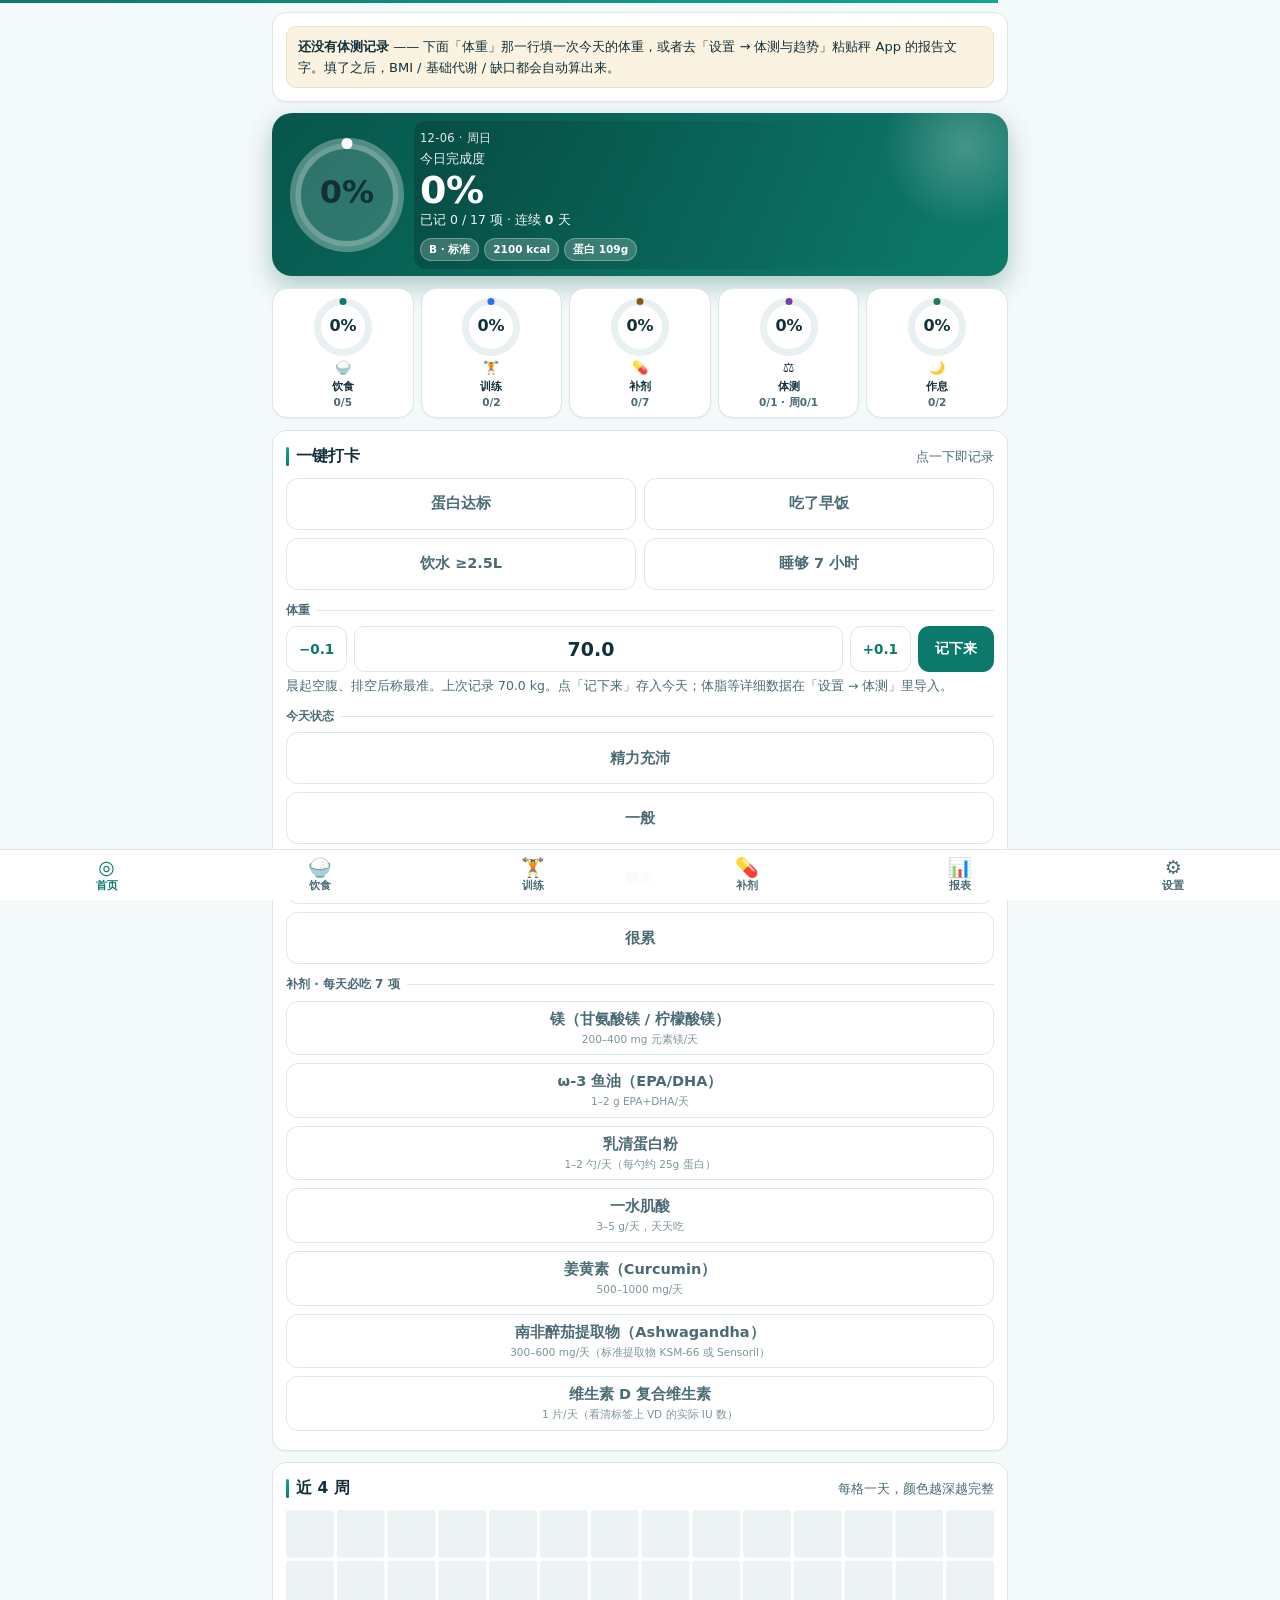
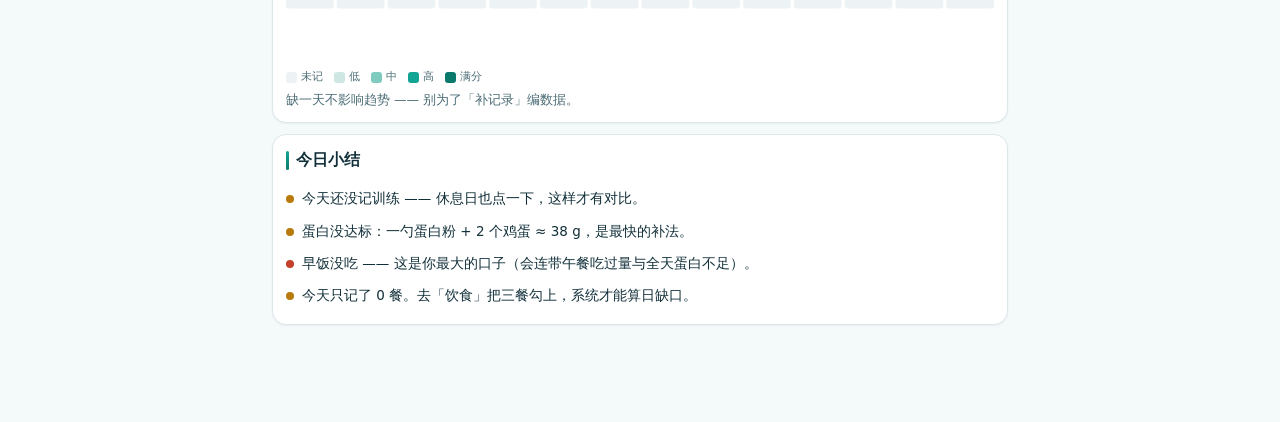
==== commit d1eee743: "发布（脱敏版）: index.html" ====
--- a/index.html
+++ b/index.html
@@ -19,7 +19,7 @@
 <div id="app"></div>
 <div class="toast" id="toast"></div>
 <nav id="nav"></nav>
-<script>window.DATA = {"profile":{"name":"我","sex":"","age":null,"height_cm":170,"dislikes":[],"allow_fish_oil":true,"source":"公开版：请在本机「设置 → 个人信息」里填你自己的身高/年龄","weight_kg":null,"bodyfat_pct":null},"readings":[],"derived":{"pal_maint":1.2,"pal_strict":1.2,"water_target_ml":3000,"deficit_per_kg_fat":7700},"plans":[{"id":"A","title":" 保守","kcal":2300,"walk_min":30,"deficit":330,"weeks":21,"protein_g":103,"fat_g":64,"carb_g":328,"tag":"最稳，肌肉几乎不掉","desc":"缺口约 17%。几乎无饥饿感，训练表现不受影响。适合前 4 周先建立记录习惯，或考试周/实验忙的时期。","pct_of_tdee":89,"below_bmr_guard":false,"deficit_too_deep":false},{"id":"B","title":" 标准","kcal":2100,"walk_min":40,"deficit":545,"weeks":13,"protein_g":103,"fat_g":58,"carb_g":290,"tag":"推荐","desc":"缺口约 25%，在减脂速度与训练恢复之间平衡最好。预算充足时可以全程用高效蛋白（鸡胸/鱼虾/牛肉）。","pct_of_tdee":81,"below_bmr_guard":false,"deficit_too_deep":false},{"id":"C","title":" 加速","kcal":1900,"walk_min":50,"deficit":759,"weeks":9,"protein_g":103,"fat_g":53,"carb_g":253,"tag":"较快，需盯表现","desc":"缺口约 32%。这是「越快越好」的可执行上限：再低就会开始掉力量。每 2 周必须核对主项重量。","pct_of_tdee":73,"below_bmr_guard":false,"deficit_too_deep":false},{"id":"D","title":" 极限","kcal":1700,"walk_min":60,"deficit":973,"weeks":7,"protein_g":103,"fat_g":47,"carb_g":215,"tag":"短期可用，有代价","desc":"缺口约 39%。已接近不建议长期维持的区间，会出现力量下降、羽毛球后半场跑不动、睡眠变差。","pct_of_tdee":66,"below_bmr_guard":true,"deficit_too_deep":true}],"target":{"bodyfat_pct":16,"note":"目标体脂率是通用目标；具体目标体重等你在 App 里录入体重后自动计算"},"milestones":[],"training":[{"day":"周一","what":"力量（推：卧推/肩推/双杠）","min":50,"kcal":240,"why":"大肌群复合动作为主 —— 减脂期保住肌肉的关键是「强度不掉」，不是「量加大」"},{"day":"周二","what":"羽毛球 1.5 小时","min":75,"kcal":380,"why":"羽毛球是间歇性高强度，减脂效率高，但第二天腿沉，别接腿部力量"},{"day":"周三","what":"力量（拉：硬拉/划船/引体）","min":50,"kcal":240,"why":"后链是久坐族最弱的一环，也直接关系到体态（圆肩、骨盆前倾）"},{"day":"周四","what":"羽毛球 1.5 小时","min":75,"kcal":380,"why":"同理；注意补水和电解质，你秤上水分 52.9% 已经偏低"},{"day":"周五","what":"力量（腿：深蹲/腿举/提踵）","min":50,"kcal":240,"why":"腿是最大的肌群，练腿日之后 24–48 小时的代谢提升最明显"},{"day":"周六","what":"羽毛球 或 长走 40 分钟","min":50,"kcal":320,"why":"设在周末，是因为它的作用主要是「补足当周缺口」，累了一周可以降级成走"},{"day":"周日","what":"完全休息 / 拉伸 15 分钟","min":10,"kcal":25,"why":"休息日不是浪费：肌肉是在这天长回来的，缺它反而掉肌肉"}],"training_blocks":{"days":[{"d":"周一 · 推","min":50,"items":[{"name":"哑铃/器械卧推","sets":"4 组 × 8–10","cue":"肩胛后收下沉，落点在乳头连线，不要弹胸"},{"name":"坐姿肩推","sets":"3 组 × 8–10","cue":"腰不要过度反弓，核心收紧"},{"name":"绳索下压（三头）","sets":"3 组 × 12","cue":"肘固定在体侧，只有小臂动"},{"name":"侧平举","sets":"3 组 × 12–15","cue":"小重量，想象「倒水」而不是「举起来」"}]},{"d":"周三 · 拉","min":50,"items":[{"name":"高位下拉（引体做不了就做这个）","sets":"4 组 × 8–10","cue":"先沉肩再拉，想着「肘往下走」而不是「手往下拉」"},{"name":"坐姿划船","sets":"3 组 × 10","cue":"躯干别晃，肩胛骨主动夹紧"},{"name":"面拉（Face Pull）","sets":"3 组 × 15","cue":"专治圆肩，久坐族必做，重量要轻"},{"name":"哑铃弯举","sets":"3 组 × 12","cue":"肘不前后移动"}]},{"d":"周五 · 腿","min":50,"items":[{"name":"高脚杯深蹲（先学这个，别急着上杠铃）","sets":"4 组 × 10","cue":"脚尖略外八，膝跟脚尖同向，蹲到大腿平行"},{"name":"罗马尼亚硬拉（哑铃）","sets":"3 组 × 10","cue":"背挺直，靠屈髋不是弯腰；感到腘绳肌拉伸就对了"},{"name":"腿举","sets":"3 组 × 12","cue":"膝盖不要锁死，下放到 90° 就够"},{"name":"站姿提踵","sets":"3 组 × 15","cue":"顶住 1 秒再下"}]}],"rules":["**新手期（前 8 周）不要练到力竭**：每组留 2–3 次余力。目标是让神经系统学会动作，不是把肌肉练废。","**渐进超负荷**：每周只要有一项比上周多 1 次、或重 2.5kg，就算进步。记在本页「主项记录」里。","**减脂期还能长肌肉**：新手 + 体脂偏高 + 蛋白吃够，三条同时满足时是唯一能「同时增肌减脂」的窗口。","**羽毛球日不练腿**：周二/周四打球，腿日放周五，否则深蹲会毁掉你的启动和变向。","**有氧不要放在力量前**：先练力量再做有氧；顺序反了会明显掉力量。","**每次训练前 5 分钟动态热身**（高抬腿、髋绕环、空杆热身组），训练后 5 分钟拉伸。"]},"canteen":{"protein":{"title":"① 先把蛋白打够（这是最优先的一件事）","items":["目标 103–126g/天。食堂能做到的组合：鸡腿去皮 2 个 ≈ 32g / 一份瘦里脊 ≈ 30g / 鸡蛋 2 个 ≈ 13g / 豆腐一份 ≈ 10g / 牛肉一份 ≈ 25g","每餐先拿「能看出原形」的肉，再拿菜，最后拿饭 —— 顺序反了就会吃不饱还超热量","早餐补蛋白最容易被忽略：2 个蛋 + 一盒奶 = 20g，比一碗粥强得多"]},"carb":{"title":"② 主食按训练日 / 休息日分开","items":["力量日与羽毛球日：米饭 2 两（约 260 kcal）","休息日：米饭 1 两或换玉米/红薯","食堂的「盖浇饭」是把油全裹在饭上——点菜饭分离的窗口"]},"oil":{"title":"③ 油是唯一需要「主动避开」的东西","items":["避开：红烧、干锅、水煮、香锅、糖醋、炸、粉条/茄子/豆角（吸油菜）","优先：清蒸、白灼、卤、烤、凉拌（酱另放）","打菜时把菜在碗边沥一下，一顿能少 8–15g 油 ≈ 70–130 kcal"]},"night":{"title":"④ 晚上加餐是必须的，不是放纵","items":["训练日 21:00 一盒无糖酸奶 + 一把坚果（约 250 kcal）","热量吃不够会掉肌肉与基础代谢——你秤上基代已经判「偏低」","外卖宵夜的最优解：清汤麻辣烫（捞菜为主、不喝汤）或潮汕牛肉火锅（肉+菜+少量饭）"]}},"swap":[{"bad":"黄焖鸡米饭（大份）","bad_kcal":900,"good":"黄焖鸡（小份，饭减半 + 加一份青菜）","good_kcal":560,"why":"米饭占比太大。饭减半是最省事的一刀，直接省 300 大卡"},{"bad":"麻辣香锅 / 干锅","bad_kcal":1100,"good":"清汤麻辣烫（捞菜 + 双份肉，不喝汤）","good_kcal":620,"why":"香锅的油是自由流的，一顿能顶半天的量"},{"bad":"炒饭 / 炒面 / 拌粉","bad_kcal":850,"good":"米饭 + 单独一份菜（饭 2/3）","good_kcal":550,"why":"主食裹油 = 碳水+脂肪复合体，最容易被存起来"},{"bad":"汉堡套餐（薯条+可乐）","bad_kcal":1050,"good":"双层牛肉堡（去酱）+ 无糖可乐 + 玉米杯","good_kcal":620,"why":"热量大头在薯条与含糖饮料，不在汉堡本身"},{"bad":"盖浇饭","bad_kcal":800,"good":"米饭 + 红烧换白灼（饭只吃 2/3）","good_kcal":500,"why":"汤汁把油全裹在饭上：你吃的是饭，摄入的是油"},{"bad":"奶茶 / 含糖饮料","bad_kcal":440,"good":"无糖茶 / 气泡水 / 黑咖","good_kcal":0,"why":"液体热量不占饱腹感，是最好砍的一刀"}],"breakfast":{"why":"不吃早饭的连锁反应：① 上午注意力差；② 午餐报复性吃多；③ 全天蛋白几乎不可能凑到 103g；④ 空腹到中午容易「见到什么都想吃」。对减脂来说，这不是省了一顿，是把一天的节奏让了出去。","plans":[{"t":"A · 食堂版（5 分钟，坐下就能吃）","kcal":520,"p":34,"items":["2 个鸡蛋（或 1 个蛋 + 1 份卤牛腱）","1 碗小米粥 / 1 个菜包","1 杯无糖豆浆或牛奶 300ml","1 个拳头大的水果"],"note":"食堂早餐窗口基本都能凑齐这四样"},{"t":"B · 宿舍/便利店版（不用开火，2 分钟）","kcal":500,"p":40,"items":["即食燕麦 50g（热水或冷牛奶泡）","蛋白粉 1 勺（约 25g 蛋白）","水煮蛋 1 个（便利店有）","香蕉 1 根"],"note":"最省事的组合：一个摇摇杯 + 一个碗，全程不用开火"},{"t":"C · 实在来不及（路上解决）","kcal":420,"p":32,"items":["蛋白粉 1 勺摇好带走","1 个全麦面包 / 2 片吐司","1 盒纯牛奶 250ml"],"note":"底线原则：可以不吃「饭」，但不能不吃蛋白——蛋白粉摇一杯只要 30 秒"}]},"macros":{"kcal":2100,"protein_g":126,"protein_kcal":504,"protein_pct":24,"carb_g":245,"carb_kcal":980,"carb_pct":47,"fat_g":68,"fat_kcal":612,"fat_pct":29,"protein_sources":[{"food":"蛋白粉 1 勺","p":25,"kcal":120,"note":"最省事的一块，早餐或练后"},{"food":"鸡蛋 2 个","p":13,"kcal":144,"note":"食堂、便利店都有"},{"food":"鸡胸肉 150g","p":46,"kcal":200,"note":"预算够就天天吃，性价比最高"},{"food":"瘦猪里脊 150g","p":30,"kcal":232,"note":"不吃鱼，用里脊替代"},{"food":"瘦牛肉 120g","p":24,"kcal":150,"note":"补铁，每周 2–3 次"},{"food":"北豆腐 200g","p":24,"kcal":232,"note":"植物蛋白，不吃鱼时的主力替代"},{"food":"无糖酸奶 200g","p":5,"kcal":144,"note":"补钙与肠道"}]},"supplements":{"principle":"分四类：<b>基础必需</b>（维持健康，与减脂无关也该有）、<b>值得买</b>（对你这个目标有明确证据）、<b>可选</b>（有证据但非必需，看预算）、<b>不建议</b>（无证据或性价比差）。补剂只解决「饮食凑不够」和「训练表现」两件事，<b>它不解决热量赤字</b>。下面每一项都标了证据等级；<b>每天服用可以在「每日打卡」里勾选</b>，页脚会算你的坚持率。","evidence_legend":{"A+":"证据很强","A":"证据强","B":"证据中等","C":"证据较弱","D":"证据不支持"},"items":[{"cat":"基础必需","name":"维生素 D3","dose":"1000–2000 IU/天","when":"随含脂肪的一餐（早或午）","cost":"约 0.2 元/天","evidence":"B","must":true,"why":"长期室内工作/学习的人，10 月到次年 4 月基本没有有效日照。VD 参与肌肉功能、免疫与情绪调节；室内工作者缺乏率很高。","note":"最好先测一次血清 25(OH)D（几十元），不足再补；长期 4000 IU/天以上需医生指导。"},{"cat":"基础必需","name":"镁（甘氨酸镁 / 柠檬酸镁）","dose":"200–400 mg 元素镁/天","when":"睡前 1 小时","cost":"约 0.5 元/天","evidence":"B","must":true,"why":"规律训练的人——镁与肌肉放松、睡眠质量、抽筋直接相关。国内膳食镁摄入普遍偏低，训练出汗还会额外流失。","note":"买「甘氨酸镁」或「柠檬酸镁」；<b>不要买氧化镁</b>（吸收率低，还容易腹泻）。与钙分开吃，别买「钙镁一片」。"},{"cat":"基础必需","name":"ω-3 鱼油（EPA/DHA）","dose":"1–2 g EPA+DHA/天","when":"随餐","cost":"约 1–2 元/天","evidence":"B","must":true,"why":"<b>你不吃鱼，所以这一条对你尤其重要</b>——鱼肉是 ω-3 的主要食物来源，而你已经确认<b>鱼油可以正常吃</b>。ω-3 对炎症、血脂、关节（你每周 2 次羽毛球）都有意义。","note":"看标签上的 <b>EPA+DHA 总量</b>（每天 1–2g），不是「鱼油 1000mg」这个数字。随含脂肪的一餐吃吸收更好；开封后冷藏，有哈喇味就扔（氧化了反而有害）。"},{"cat":"基础必需","name":"锌（可选叠加）","dose":"10–15 mg/天","when":"随餐，别空腹","cost":"约 0.2 元/天","evidence":"C","must":false,"why":"规律力量训练、出汗较多的人——锌与运动恢复、免疫、以及睾酮合成相关。","note":"如果已经在吃「复合维生素矿物质」，通常已含 10–15mg，<b>不要重复补</b>（长期超 40mg 有害）。"},{"cat":"值得买","name":"乳清蛋白粉","dose":"1–2 勺/天（每勺约 25g 蛋白）","when":"早餐（你不吃早饭时最有用）或练后","cost":"3–5 元/勺","evidence":"A","must":true,"why":"你每天需要 103–126g 蛋白，靠食堂/外卖很难稳定凑够（一顿食堂炒菜常只有 15–20g）。它是「补足缺口」的工具，不是「喝了就长肌肉」。","note":"选分离乳清或浓缩乳清即可；不要为「增肌粉」付钱——增肌粉 = 蛋白粉 + 大量糖。"},{"cat":"值得买","name":"一水肌酸","dose":"3–5 g/天，天天吃","when":"任何时间，随餐更好","cost":"约 0.5–1 元/天","evidence":"A+","must":true,"why":"运动营养里证据最强的一种。减脂期它的意义不在减脂，而在<b>保住力量与肌肉</b>；你同时练力量和打羽毛球，肌酸对短时爆发（杀球、深蹲）有直接帮助。","note":"买最便宜的纯一水肌酸（别买肌酸胶囊/复合肌酸）。会轻度增加体重（肌肉内水分），<b>这不是长胖</b>。"},{"cat":"可选","name":"咖啡因","dose":"训练前 100–200 mg（1–2 杯黑咖）","when":"训练前 30–45 分钟","cost":"几乎为 0","evidence":"A","must":false,"why":"有证据提升训练表现与主观精力，热量摄入低时尤其有用。","note":"下午 4 点后别用，会顶掉你 23:30 的入睡。心悸/失眠就停。"},{"cat":"可选","name":"复合维生素矿物质","dose":"1 片/天","when":"随餐","cost":"约 0.5 元/天","evidence":"C","must":false,"why":"总热量下降时微量营养素摄入也会跟着降。它是一份「保险」，不是加速器。","note":"如果已经单补 D3/镁/锌，注意别重复；优先从食物补（蔬菜 300–500g、水果、乳制品）。"},{"cat":"可选","name":"维生素 C","dose":"200–500 mg/天","when":"随餐","cost":"约 0.1 元/天","evidence":"C","must":false,"why":"普通饮食通常已够；大训练量期间作为抗氧化补充有一定意义。","note":"高剂量（>1g/天）没有额外好处，反而可能干扰训练适应。"},{"cat":"可选","name":"电解质（钠/钾/镁）","dose":"大量出汗的训练日","when":"训练中","cost":"约 1 元/次","evidence":"B","must":false,"why":"你每周 2 次羽毛球（1.25 小时、大量出汗），加上减脂期饮水多，容易电解质偏低（表现下降、抽筋）。","note":"最简单的版本：训练时水里加一小撮盐 + 吃根香蕉。不必买昂贵的运动饮料。"},{"cat":"不建议","name":"左旋肉碱 / CLA / 藤黄果 / 酵素","dose":"—","when":"—","cost":"浪费钱","evidence":"D","must":false,"why":"对体重没有临床意义的改善，或证据相互矛盾。","note":"「减脂智商税」的典型。"},{"cat":"不建议","name":"促睾类 / 激素前体","dose":"—","when":"—","cost":"有健康风险","evidence":"D","must":false,"why":"可能干扰自身内分泌，法律与健康风险都高。","note":"需要这类东西，说明方案本身有问题——先回头查热量与蛋白。"},{"cat":"不建议","name":"BCAA / 支链氨基酸","dose":"—","when":"—","cost":"性价比极差","evidence":"D","must":false,"why":"蛋白摄入充足（≥1.6g/kg）时，额外补 BCAA 没有可测量的增益。","note":"把这笔钱加到乳清蛋白上更划算。"}],"daily_core":["维生素 D3","镁（甘氨酸镁 / 柠檬酸镁）","ω-3 鱼油（EPA/DHA）","乳清蛋白粉","一水肌酸"]},"import_spec":{"fields":[{"key":"weight_kg","aliases":["体重","重量"],"unit":"kg","required":true,"note":"若给的是「斤」，页面自动 ÷2 换算"},{"key":"bodyfat_pct","aliases":["体脂率","体脂"],"unit":"%","required":true},{"key":"bmi_scale","aliases":["BMI"],"unit":"","required":false},{"key":"bmr_scale","aliases":["基础代谢","基代"],"unit":"kcal","required":false},{"key":"muscle_kg","aliases":["肌肉量","肌肉"],"unit":"kg","required":false},{"key":"visceral","aliases":["内脏脂肪"],"unit":"","required":false},{"key":"subcut_pct","aliases":["皮下脂肪"],"unit":"%","required":false},{"key":"protein_pct","aliases":["蛋白质","蛋白率"],"unit":"%","required":false},{"key":"skeletal_muscle_pct","aliases":["骨骼肌率","骨骼肌"],"unit":"%","required":false},{"key":"lean_kg","aliases":["去脂体重","瘦体重"],"unit":"kg","required":false},{"key":"water_pct","aliases":["水分","体水分"],"unit":"%","required":false},{"key":"bone_kg","aliases":["骨量"],"unit":"kg","required":false},{"key":"score","aliases":["身体得分","得分"],"unit":"","required":false},{"key":"body_age","aliases":["身体年龄","体年龄"],"unit":"","required":false}],"derived_on_import":["fat_kg = 体重 × 体脂%","lean_kg = 体重 − 脂肪量（若报告自带去脂体重，以报告为准）","bmi_true = 体重 ÷ 身高²","bmr_true = Mifflin-St Jeor（男）","维持量 = bmr_true × 1.2","与上一次对比：体重 / 体脂 / 去脂体重的变化与告警"],"alerts":[{"cond":"去脂体重比上次下降 > 0.5 kg","level":"danger","msg":"去脂体重在掉 —— 这是「在减肌肉」的信号。先把摄入加 200 kcal，并核对蛋白是否达标"},{"cond":"连续两周体重下降 > 1.5 kg/周","level":"warn","msg":"掉得太快，多半掺了水分与肌肉，把缺口收小"},{"cond":"体脂率上升而体重下降","level":"warn","msg":"可能是秤的读数波动：先按同一条件复测；若复现，说明在减肌肉"},{"cond":"体重两周无变化","level":"warn","msg":"先核对记录完整性与蛋白 / 饮水，不要直接砍热量"}]},"checkin":{"daily":["体重（晨起空腹排空后）","当天训练做了没有","蛋白够不够（打勾即可）","饮水 2.5–3 L","睡眠 ≥7 小时","补剂吃了没有（见 05 节清单）"],"weekly":["7 天体重均值（不看单日）","腰围（肚脐水平，晨起空腹）","力量表现：主项重量 × 次数（掉没掉）","训练完成次数 / 6","体脂秤复测（固定同一时间：晨起空腹）"],"monthly":["体重月变化","体脂率月变化","去脂体重变化（← 最重要，掉了说明在减肌肉）","内脏脂肪（目标保持 ≤9）","照片对比（正面/侧面，同光线）","更新本页数据"]},"checks":[],"summary":{"check_count":0,"fail_count":0},"_version":"1.0","_generated_from":"body_data.py"};</script>
+<script>window.DATA = {"profile":{"name":"我","sex":"","age":null,"height_cm":170,"dislikes":[],"allow_fish_oil":true,"source":"公开版：请在本机「设置 → 个人信息」里填你自己的身高/年龄","weight_kg":null,"bodyfat_pct":null},"readings":[],"derived":{"pal_maint":1.2,"pal_strict":1.2,"water_target_ml":3000,"deficit_per_kg_fat":7700},"plans":[{"id":"A","title":" 保守","kcal":2300,"walk_min":30,"deficit":330,"weeks":21,"protein_g":103,"fat_g":64,"carb_g":328,"tag":"最稳，肌肉几乎不掉","desc":"缺口约 17%。几乎无饥饿感，训练表现不受影响。适合前 4 周先建立记录习惯，或考试周/实验忙的时期。","pct_of_tdee":89,"below_bmr_guard":false,"deficit_too_deep":false},{"id":"B","title":" 标准","kcal":2100,"walk_min":40,"deficit":545,"weeks":13,"protein_g":103,"fat_g":58,"carb_g":290,"tag":"推荐","desc":"缺口约 25%，在减脂速度与训练恢复之间平衡最好。预算充足时可以全程用高效蛋白（鸡胸/鱼虾/牛肉）。","pct_of_tdee":81,"below_bmr_guard":false,"deficit_too_deep":false},{"id":"C","title":" 加速","kcal":1900,"walk_min":50,"deficit":759,"weeks":9,"protein_g":103,"fat_g":53,"carb_g":253,"tag":"较快，需盯表现","desc":"缺口约 32%。这是「越快越好」的可执行上限：再低就会开始掉力量。每 2 周必须核对主项重量。","pct_of_tdee":73,"below_bmr_guard":false,"deficit_too_deep":false},{"id":"D","title":" 极限","kcal":1700,"walk_min":60,"deficit":973,"weeks":7,"protein_g":103,"fat_g":47,"carb_g":215,"tag":"短期可用，有代价","desc":"缺口约 39%。已接近不建议长期维持的区间，会出现力量下降、羽毛球后半场跑不动、睡眠变差。","pct_of_tdee":66,"below_bmr_guard":true,"deficit_too_deep":true}],"target":{"bodyfat_pct":16,"note":"目标体脂率是通用目标；具体目标体重等你在 App 里录入体重后自动计算"},"milestones":[],"training":[{"day":"周一","what":"力量（推：卧推/肩推/双杠）","min":50,"kcal":240,"why":"大肌群复合动作为主 —— 减脂期保住肌肉的关键是「强度不掉」，不是「量加大」"},{"day":"周二","what":"羽毛球 1.5 小时","min":75,"kcal":380,"why":"羽毛球是间歇性高强度，减脂效率高，但第二天腿沉，别接腿部力量"},{"day":"周三","what":"力量（拉：硬拉/划船/引体）","min":50,"kcal":240,"why":"后链是久坐族最弱的一环，也直接关系到体态（圆肩、骨盆前倾）"},{"day":"周四","what":"羽毛球 1.5 小时","min":75,"kcal":380,"why":"同理；注意补水和电解质，你秤上水分 52.9% 已经偏低"},{"day":"周五","what":"力量（腿：深蹲/腿举/提踵）","min":50,"kcal":240,"why":"腿是最大的肌群，练腿日之后 24–48 小时的代谢提升最明显"},{"day":"周六","what":"羽毛球 或 长走 40 分钟","min":50,"kcal":320,"why":"设在周末，是因为它的作用主要是「补足当周缺口」，累了一周可以降级成走"},{"day":"周日","what":"完全休息 / 拉伸 15 分钟","min":10,"kcal":25,"why":"休息日不是浪费：肌肉是在这天长回来的，缺它反而掉肌肉"}],"training_blocks":{"days":[{"d":"周一 · 推","min":50,"items":[{"name":"哑铃/器械卧推","sets":"4 组 × 8–10","cue":"肩胛后收下沉，落点在乳头连线，不要弹胸"},{"name":"坐姿肩推","sets":"3 组 × 8–10","cue":"腰不要过度反弓，核心收紧"},{"name":"绳索下压（三头）","sets":"3 组 × 12","cue":"肘固定在体侧，只有小臂动"},{"name":"侧平举","sets":"3 组 × 12–15","cue":"小重量，想象「倒水」而不是「举起来」"}]},{"d":"周三 · 拉","min":50,"items":[{"name":"高位下拉（引体做不了就做这个）","sets":"4 组 × 8–10","cue":"先沉肩再拉，想着「肘往下走」而不是「手往下拉」"},{"name":"坐姿划船","sets":"3 组 × 10","cue":"躯干别晃，肩胛骨主动夹紧"},{"name":"面拉（Face Pull）","sets":"3 组 × 15","cue":"专治圆肩，久坐族必做，重量要轻"},{"name":"哑铃弯举","sets":"3 组 × 12","cue":"肘不前后移动"}]},{"d":"周五 · 腿","min":50,"items":[{"name":"高脚杯深蹲（先学这个，别急着上杠铃）","sets":"4 组 × 10","cue":"脚尖略外八，膝跟脚尖同向，蹲到大腿平行"},{"name":"罗马尼亚硬拉（哑铃）","sets":"3 组 × 10","cue":"背挺直，靠屈髋不是弯腰；感到腘绳肌拉伸就对了"},{"name":"腿举","sets":"3 组 × 12","cue":"膝盖不要锁死，下放到 90° 就够"},{"name":"站姿提踵","sets":"3 组 × 15","cue":"顶住 1 秒再下"}]}],"rules":["**新手期（前 8 周）不要练到力竭**：每组留 2–3 次余力。目标是让神经系统学会动作，不是把肌肉练废。","**渐进超负荷**：每周只要有一项比上周多 1 次、或重 2.5kg，就算进步。记在本页「主项记录」里。","**减脂期还能长肌肉**：新手 + 体脂偏高 + 蛋白吃够，三条同时满足时是唯一能「同时增肌减脂」的窗口。","**羽毛球日不练腿**：周二/周四打球，腿日放周五，否则深蹲会毁掉你的启动和变向。","**有氧不要放在力量前**：先练力量再做有氧；顺序反了会明显掉力量。","**每次训练前 5 分钟动态热身**（高抬腿、髋绕环、空杆热身组），训练后 5 分钟拉伸。"]},"canteen":{"protein":{"title":"① 先把蛋白打够（这是最优先的一件事）","items":["目标 103–126g/天。食堂能做到的组合：鸡腿去皮 2 个 ≈ 32g / 一份瘦里脊 ≈ 30g / 鸡蛋 2 个 ≈ 13g / 豆腐一份 ≈ 10g / 牛肉一份 ≈ 25g","每餐先拿「能看出原形」的肉，再拿菜，最后拿饭 —— 顺序反了就会吃不饱还超热量","早餐补蛋白最容易被忽略：2 个蛋 + 一盒奶 = 20g，比一碗粥强得多"]},"carb":{"title":"② 主食按训练日 / 休息日分开","items":["力量日与羽毛球日：米饭 2 两（约 260 kcal）","休息日：米饭 1 两或换玉米/红薯","食堂的「盖浇饭」是把油全裹在饭上——点菜饭分离的窗口"]},"oil":{"title":"③ 油是唯一需要「主动避开」的东西","items":["避开：红烧、干锅、水煮、香锅、糖醋、炸、粉条/茄子/豆角（吸油菜）","优先：清蒸、白灼、卤、烤、凉拌（酱另放）","打菜时把菜在碗边沥一下，一顿能少 8–15g 油 ≈ 70–130 kcal"]},"night":{"title":"④ 晚上加餐是必须的，不是放纵","items":["训练日 21:00 一盒无糖酸奶 + 一把坚果（约 250 kcal）","热量吃不够会掉肌肉与基础代谢——你秤上基代已经判「偏低」","外卖宵夜的最优解：清汤麻辣烫（捞菜为主、不喝汤）或潮汕牛肉火锅（肉+菜+少量饭）"]}},"swap":[{"bad":"黄焖鸡米饭（大份）","bad_kcal":900,"good":"黄焖鸡（小份，饭减半 + 加一份青菜）","good_kcal":560,"why":"米饭占比太大。饭减半是最省事的一刀，直接省 300 大卡"},{"bad":"麻辣香锅 / 干锅","bad_kcal":1100,"good":"清汤麻辣烫（捞菜 + 双份肉，不喝汤）","good_kcal":620,"why":"香锅的油是自由流的，一顿能顶半天的量"},{"bad":"炒饭 / 炒面 / 拌粉","bad_kcal":850,"good":"米饭 + 单独一份菜（饭 2/3）","good_kcal":550,"why":"主食裹油 = 碳水+脂肪复合体，最容易被存起来"},{"bad":"汉堡套餐（薯条+可乐）","bad_kcal":1050,"good":"双层牛肉堡（去酱）+ 无糖可乐 + 玉米杯","good_kcal":620,"why":"热量大头在薯条与含糖饮料，不在汉堡本身"},{"bad":"盖浇饭","bad_kcal":800,"good":"米饭 + 红烧换白灼（饭只吃 2/3）","good_kcal":500,"why":"汤汁把油全裹在饭上：你吃的是饭，摄入的是油"},{"bad":"奶茶 / 含糖饮料","bad_kcal":440,"good":"无糖茶 / 气泡水 / 黑咖","good_kcal":0,"why":"液体热量不占饱腹感，是最好砍的一刀"}],"breakfast":{"why":"不吃早饭的连锁反应：① 上午注意力差；② 午餐报复性吃多；③ 全天蛋白几乎不可能凑到 103g；④ 空腹到中午容易「见到什么都想吃」。对减脂来说，这不是省了一顿，是把一天的节奏让了出去。","plans":[{"t":"A · 食堂版（5 分钟，坐下就能吃）","kcal":520,"p":34,"items":["2 个鸡蛋（或 1 个蛋 + 1 份卤牛腱）","1 碗小米粥 / 1 个菜包","1 杯无糖豆浆或牛奶 300ml","1 个拳头大的水果"],"note":"食堂早餐窗口基本都能凑齐这四样"},{"t":"B · 宿舍/便利店版（不用开火，2 分钟）","kcal":500,"p":40,"items":["即食燕麦 50g（热水或冷牛奶泡）","蛋白粉 1 勺（约 25g 蛋白）","水煮蛋 1 个（便利店有）","香蕉 1 根"],"note":"最省事的组合：一个摇摇杯 + 一个碗，全程不用开火"},{"t":"C · 实在来不及（路上解决）","kcal":420,"p":32,"items":["蛋白粉 1 勺摇好带走","1 个全麦面包 / 2 片吐司","1 盒纯牛奶 250ml"],"note":"底线原则：可以不吃「饭」，但不能不吃蛋白——蛋白粉摇一杯只要 30 秒"}]},"macros":{"kcal":2100,"protein_g":126,"protein_kcal":504,"protein_pct":24,"carb_g":245,"carb_kcal":980,"carb_pct":47,"fat_g":68,"fat_kcal":612,"fat_pct":29,"protein_sources":[{"food":"蛋白粉 1 勺","p":25,"kcal":120,"note":"最省事的一块，早餐或练后"},{"food":"鸡蛋 2 个","p":13,"kcal":144,"note":"食堂、便利店都有"},{"food":"鸡胸肉 150g","p":46,"kcal":200,"note":"预算够就天天吃，性价比最高"},{"food":"瘦猪里脊 150g","p":30,"kcal":232,"note":"不吃鱼，用里脊替代"},{"food":"瘦牛肉 120g","p":24,"kcal":150,"note":"补铁，每周 2–3 次"},{"food":"北豆腐 200g","p":24,"kcal":232,"note":"植物蛋白，不吃鱼时的主力替代"},{"food":"无糖酸奶 200g","p":5,"kcal":144,"note":"补钙与肠道"}]},"supplements":{"principle":"分五类：<b>你在吃的</b>（你当前实际方案，已进入每日打卡）、<b>基础必需</b>（维持健康，与减脂无关也该有）、<b>值得买</b>（对你这个目标有明确证据）、<b>可选</b>（有证据但非必需，看预算）、<b>不建议</b>（无证据或性价比差）。补剂只解决「饮食凑不够」和「训练表现」两件事，<b>它不解决热量赤字</b>。下面每一项都标了证据等级；<b>每天服用可以在「每日打卡」里勾选</b>，页脚会算你的坚持率。","evidence_legend":{"A+":"证据很强","A":"证据强","B":"证据中等","C":"证据较弱","D":"证据不支持"},"items":[{"cat":"基础必需","name":"维生素 D3","dose":"1000–2000 IU/天","when":"随含脂肪的一餐（早或午）","cost":"约 0.2 元/天","evidence":"B","must":false,"why":"长期室内工作/学习的人，10 月到次年 4 月基本没有有效日照。VD 参与肌肉功能、免疫与情绪调节；室内工作者缺乏率很高。","note":"若你吃的是<b>单独的 VD</b>（不是复合维生素），就用这条，并把「维生素 D 复合维生素」的 must 关掉，避免重复。最好先测一次血清 25(OH)D（几十元），不足再补；长期 4000 IU/天以上需医生指导。"},{"cat":"基础必需","name":"镁（甘氨酸镁 / 柠檬酸镁）","dose":"200–400 mg 元素镁/天","when":"睡前 1 小时","cost":"约 0.5 元/天","evidence":"B","must":true,"why":"规律训练的人——镁与肌肉放松、睡眠质量、抽筋直接相关。国内膳食镁摄入普遍偏低，训练出汗还会额外流失。","note":"买「甘氨酸镁」或「柠檬酸镁」；<b>不要买氧化镁</b>（吸收率低，还容易腹泻）。与钙分开吃，别买「钙镁一片」。"},{"cat":"基础必需","name":"ω-3 鱼油（EPA/DHA）","dose":"1–2 g EPA+DHA/天","when":"随餐","cost":"约 1–2 元/天","evidence":"B","must":true,"why":"<b>你不吃鱼，所以这一条对你尤其重要</b>——鱼肉是 ω-3 的主要食物来源，而你已经确认<b>鱼油可以正常吃</b>。ω-3 对炎症、血脂、关节（你每周 2 次羽毛球）都有意义。","note":"看标签上的 <b>EPA+DHA 总量</b>（每天 1–2g），不是「鱼油 1000mg」这个数字。随含脂肪的一餐吃吸收更好；开封后冷藏，有哈喇味就扔（氧化了反而有害）。"},{"cat":"基础必需","name":"锌（可选叠加）","dose":"10–15 mg/天","when":"随餐，别空腹","cost":"约 0.2 元/天","evidence":"C","must":false,"why":"规律力量训练、出汗较多的人——锌与运动恢复、免疫、以及睾酮合成相关。","note":"如果已经在吃「复合维生素矿物质」，通常已含 10–15mg，<b>不要重复补</b>（长期超 40mg 有害）。"},{"cat":"值得买","name":"乳清蛋白粉","dose":"1–2 勺/天（每勺约 25g 蛋白）","when":"早餐（你不吃早饭时最有用）或练后","cost":"3–5 元/勺","evidence":"A","must":true,"why":"你每天需要 103–126g 蛋白，靠食堂/外卖很难稳定凑够（一顿食堂炒菜常只有 15–20g）。它是「补足缺口」的工具，不是「喝了就长肌肉」。","note":"选分离乳清或浓缩乳清即可；不要为「增肌粉」付钱——增肌粉 = 蛋白粉 + 大量糖。"},{"cat":"值得买","name":"一水肌酸","dose":"3–5 g/天，天天吃","when":"任何时间，随餐更好","cost":"约 0.5–1 元/天","evidence":"A+","must":true,"why":"运动营养里证据最强的一种。减脂期它的意义不在减脂，而在<b>保住力量与肌肉</b>；你同时练力量和打羽毛球，肌酸对短时爆发（杀球、深蹲）有直接帮助。","note":"买最便宜的纯一水肌酸（别买肌酸胶囊/复合肌酸）。会轻度增加体重（肌肉内水分），<b>这不是长胖</b>。"},{"cat":"可选","name":"咖啡因","dose":"训练前 100–200 mg（1–2 杯黑咖）","when":"训练前 30–45 分钟","cost":"几乎为 0","evidence":"A","must":false,"why":"有证据提升训练表现与主观精力，热量摄入低时尤其有用。","note":"下午 4 点后别用，会顶掉你 23:30 的入睡。心悸/失眠就停。"},{"cat":"可选","name":"复合维生素矿物质","dose":"1 片/天","when":"随餐","cost":"约 0.5 元/天","evidence":"C","must":false,"why":"总热量下降时微量营养素摄入也会跟着降。它是一份「保险」，不是加速器。","note":"若你吃的是<b>不含 VD 的普通复合维生素</b>，则这条 + 「维生素 D3」两条都勾；若吃的是含 VD 的二合一，只勾「维生素 D 复合维生素」。"},{"cat":"可选","name":"维生素 C","dose":"200–500 mg/天","when":"随餐","cost":"约 0.1 元/天","evidence":"C","must":false,"why":"普通饮食通常已够；大训练量期间作为抗氧化补充有一定意义。","note":"高剂量（>1g/天）没有额外好处，反而可能干扰训练适应。"},{"cat":"可选","name":"电解质（钠/钾/镁）","dose":"大量出汗的训练日","when":"训练中","cost":"约 1 元/次","evidence":"B","must":false,"why":"你每周 2 次羽毛球（1.25 小时、大量出汗），加上减脂期饮水多，容易电解质偏低（表现下降、抽筋）。","note":"最简单的版本：训练时水里加一小撮盐 + 吃根香蕉。不必买昂贵的运动饮料。"},{"cat":"不建议","name":"左旋肉碱 / CLA / 藤黄果 / 酵素","dose":"—","when":"—","cost":"浪费钱","evidence":"D","must":false,"why":"对体重没有临床意义的改善，或证据相互矛盾。","note":"「减脂智商税」的典型。"},{"cat":"不建议","name":"促睾类 / 激素前体","dose":"—","when":"—","cost":"有健康风险","evidence":"D","must":false,"why":"可能干扰自身内分泌，法律与健康风险都高。","note":"需要这类东西，说明方案本身有问题——先回头查热量与蛋白。"},{"cat":"不建议","name":"BCAA / 支链氨基酸","dose":"—","when":"—","cost":"性价比极差","evidence":"D","must":false,"why":"蛋白摄入充足（≥1.6g/kg）时，额外补 BCAA 没有可测量的增益。","note":"把这笔钱加到乳清蛋白上更划算。"},{"cat":"你在吃的","name":"姜黄素（Curcumin）","dose":"500–1000 mg/天","when":"随含脂肪的一餐","cost":"约 1–2 元/天","evidence":"C","must":true,"why":"抗炎方向的补充剂。对<b>运动后肌肉酸痛与炎症标志物</b>有一些小样本研究支持，但对体脂与肌肉量的直接改善证据弱——别指望它帮你减脂。","note":"两个关键点：① <b>普通姜黄素几乎不吸收</b>，必须选带<b>黑胡椒提取物（胡椒碱）</b>或<b>磷脂复合物（Meriva/ phytosome）</b>、或经胶束化的产品，否则等于白吃；② 高剂量可能影响铁吸收与抗凝药效果，若在服抗凝药需问医生。"},{"cat":"你在吃的","name":"南非醉茄提取物（Ashwagandha）","dose":"300–600 mg/天（标准提取物 KSM-66 或 Sensoril）","when":"睡前或早晚分次","cost":"约 1–3 元/天","evidence":"C","must":true,"why":"适应原类，主要针对<b>压力与皮质醇</b>。有中等质量研究显示可降低皮质醇、改善压力评分与睡眠质量；对<b>力量与睾酮</b>的研究样本小、结论不一致，别当促睾用。","note":"三个注意点：① <b>建议周期性使用</b>（如 8–12 周后停 2–4 周），长期连续使用的数据不足；② <b>甲状腺疾病、自身免疫病、孕期禁用</b>，可能影响甲状腺激素；③ 与镇静类药物、降压药可能叠加作用。你有任何上述情况请先问医生。"},{"cat":"你在吃的","name":"维生素 D 复合维生素","dose":"1 片/天（看清标签上 VD 的实际 IU 数）","when":"随含脂肪的一餐（早或午）","cost":"约 0.7 元/天","evidence":"C","must":true,"why":"总热量下降时微量营养素摄入会跟着降，复合维生素是一份「兜底保险」。其中<b>维生素 D 对你有额外意义</b>——10 月到次年 4 月基本没有有效日照，室内工作者缺乏率很高，而 VD 参与肌肉功能、免疫与情绪调节。","note":"⚠ <b>注意别叠加过量</b>：如果你同时另吃单独的 VD 滴剂/胶囊，要把两处的 IU <b>加起来</b>看总量。复合维生素里通常是 400–1000 IU，单独 VD 常见 1000–2000 IU，合计别长期超过 4000 IU/天（超过需医生指导）。最好先测一次血清 25(OH)D（几十元）再决定补多少。"}],"daily_core":["维生素 D3","镁（甘氨酸镁 / 柠檬酸镁）","ω-3 鱼油（EPA/DHA）","乳清蛋白粉","一水肌酸","姜黄素（Curcumin）","南非醉茄提取物（Ashwagandha）","维生素 D 复合维生素"]},"import_spec":{"fields":[{"key":"weight_kg","aliases":["体重","重量"],"unit":"kg","required":true,"note":"若给的是「斤」，页面自动 ÷2 换算"},{"key":"bodyfat_pct","aliases":["体脂率","体脂"],"unit":"%","required":true},{"key":"bmi_scale","aliases":["BMI"],"unit":"","required":false},{"key":"bmr_scale","aliases":["基础代谢","基代"],"unit":"kcal","required":false},{"key":"muscle_kg","aliases":["肌肉量","肌肉"],"unit":"kg","required":false},{"key":"visceral","aliases":["内脏脂肪"],"unit":"","required":false},{"key":"subcut_pct","aliases":["皮下脂肪"],"unit":"%","required":false},{"key":"protein_pct","aliases":["蛋白质","蛋白率"],"unit":"%","required":false},{"key":"skeletal_muscle_pct","aliases":["骨骼肌率","骨骼肌"],"unit":"%","required":false},{"key":"lean_kg","aliases":["去脂体重","瘦体重"],"unit":"kg","required":false},{"key":"water_pct","aliases":["水分","体水分"],"unit":"%","required":false},{"key":"bone_kg","aliases":["骨量"],"unit":"kg","required":false},{"key":"score","aliases":["身体得分","得分"],"unit":"","required":false},{"key":"body_age","aliases":["身体年龄","体年龄"],"unit":"","required":false}],"derived_on_import":["fat_kg = 体重 × 体脂%","lean_kg = 体重 − 脂肪量（若报告自带去脂体重，以报告为准）","bmi_true = 体重 ÷ 身高²","bmr_true = Mifflin-St Jeor（男）","维持量 = bmr_true × 1.2","与上一次对比：体重 / 体脂 / 去脂体重的变化与告警"],"alerts":[{"cond":"去脂体重比上次下降 > 0.5 kg","level":"danger","msg":"去脂体重在掉 —— 这是「在减肌肉」的信号。先把摄入加 200 kcal，并核对蛋白是否达标"},{"cond":"连续两周体重下降 > 1.5 kg/周","level":"warn","msg":"掉得太快，多半掺了水分与肌肉，把缺口收小"},{"cond":"体脂率上升而体重下降","level":"warn","msg":"可能是秤的读数波动：先按同一条件复测；若复现，说明在减肌肉"},{"cond":"体重两周无变化","level":"warn","msg":"先核对记录完整性与蛋白 / 饮水，不要直接砍热量"}]},"checkin":{"daily":["体重（晨起空腹排空后）","当天训练做了没有","蛋白够不够（打勾即可）","饮水 2.5–3 L","睡眠 ≥7 小时","补剂吃了没有（见 05 节清单）"],"weekly":["7 天体重均值（不看单日）","腰围（肚脐水平，晨起空腹）","力量表现：主项重量 × 次数（掉没掉）","训练完成次数 / 6","体脂秤复测（固定同一时间：晨起空腹）"],"monthly":["体重月变化","体脂率月变化","去脂体重变化（← 最重要，掉了说明在减肌肉）","内脏脂肪（目标保持 ≤9）","照片对比（正面/侧面，同光线）","更新本页数据"]},"checks":[],"summary":{"check_count":0,"fail_count":0},"_version":"1.0","_generated_from":"body_data.py"};</script>
 <script src="01-data.js"></script>
 <script src="10-goal.js"></script>
 <script src="02-derive.js"></script>
--- a/styles-v2.css
+++ b/styles-v2.css
@@ -157,3 +157,48 @@
   border-radius:10px;font-family:inherit;font-size:13.5px;font-weight:700;padding:0 14px}
 .addbtn:active{opacity:.85}
 select.addsel, select{max-width:100%}
+
+/* ── 目标卡与档位说明 ── */
+.whybox{margin:8px 0;padding:9px 11px;background:#FFF8EC;border:1px solid #F0DFC0;
+  border-radius:10px;font-size:12.5px;line-height:1.6;color:#6B5320}
+.rulebox{margin:7px 0;padding:8px 10px;background:#F7FAFC;border-left:3px solid var(--accent);
+  border-radius:0 8px 8px 0;font-size:12.5px;line-height:1.6}
+.goalhero{display:flex;align-items:baseline;gap:8px;flex-wrap:wrap;margin:4px 0 8px}
+.goalhero .gv{font-size:30px;font-weight:800;font-variant-numeric:tabular-nums;letter-spacing:-.5px}
+.goalhero .gu{font-size:14px;color:var(--ink2)}
+.goalbar{height:11px;border-radius:6px;background:#E9F1F3;overflow:hidden;margin:8px 0 4px}
+.goalbar i{display:block;height:100%;border-radius:6px;background:linear-gradient(90deg,#12A594,#0B7A6C);
+  transition:width .5s cubic-bezier(.2,.8,.2,1)}
+.goalpick{display:grid;grid-template-columns:repeat(3,1fr);gap:8px;margin:8px 0}
+@media (max-width:380px){ .goalpick{grid-template-columns:1fr} }
+.goalopt{border:1.5px solid var(--line);background:#fff;border-radius:12px;padding:11px 10px;
+  font-family:inherit;text-align:left;display:flex;flex-direction:column;gap:3px}
+.goalopt.on{border-color:var(--accent);background:#EFF8F5;box-shadow:0 0 0 3px rgba(18,165,148,.12)}
+.goalopt b{font-size:15px}
+.goalopt .tiny{line-height:1.45}
+.numrow{display:flex;align-items:center;gap:8px;margin:9px 0}
+.numrow label{flex:0 0 68px;font-size:13.5px;font-weight:600;color:var(--ink2)}
+.numrow input{flex:1;min-width:0;font-size:15px;font-weight:700;text-align:center;padding:9px 6px}
+.numrow .uu{flex:0 0 auto;font-size:13px;color:var(--ink2);min-width:26px}
+.warnbox2{margin:9px 0;padding:9px 11px;background:#FFF3F0;border:1px solid #F3CFC6;
+  border-radius:10px;font-size:12.5px;line-height:1.6;color:#8A2E1C}
+.okbox{margin:9px 0;padding:9px 11px;background:#EFF8F5;border:1px solid #CFE7DF;
+  border-radius:10px;font-size:12.5px;line-height:1.6}
+.mstone{display:flex;justify-content:space-between;padding:6px 0;border-top:1px solid #EEF4F6;font-size:13px}
+.mstone:first-child{border-top:0}
+
+/* ── 身体重组：两档卡片 + 时长按钮 ── */
+.tierbox{margin:10px 0;padding:11px 12px;border:1.5px solid var(--line);border-radius:13px;background:#FCFEFE}
+.tierbox.agg{border-color:#F0D9B8;background:#FFFBF4}
+.tierhead{font-size:15px;margin-bottom:5px;display:flex;align-items:center;gap:6px;flex-wrap:wrap}
+.tierbox .tiny{margin:3px 0;line-height:1.55}
+.tierbox .cost{color:#8A5A1C}
+.timerow{display:grid;grid-template-columns:repeat(3,1fr);gap:7px;margin-top:9px}
+@media (max-width:380px){ .timerow{grid-template-columns:1fr} }
+.timebtn{display:flex;flex-direction:column;align-items:center;gap:2px;
+  border:1.5px solid var(--line);background:#fff;border-radius:11px;padding:9px 5px;
+  font-family:inherit;font-size:13px;color:var(--ink);line-height:1.35}
+.timebtn:active{background:#E7F4F1}
+.timebtn.on{border-color:var(--accent);background:#EFF8F5}
+.timebtn b{font-size:15px;font-weight:800}
+.tb-num{font-size:10.5px;color:var(--ink2);white-space:nowrap}
